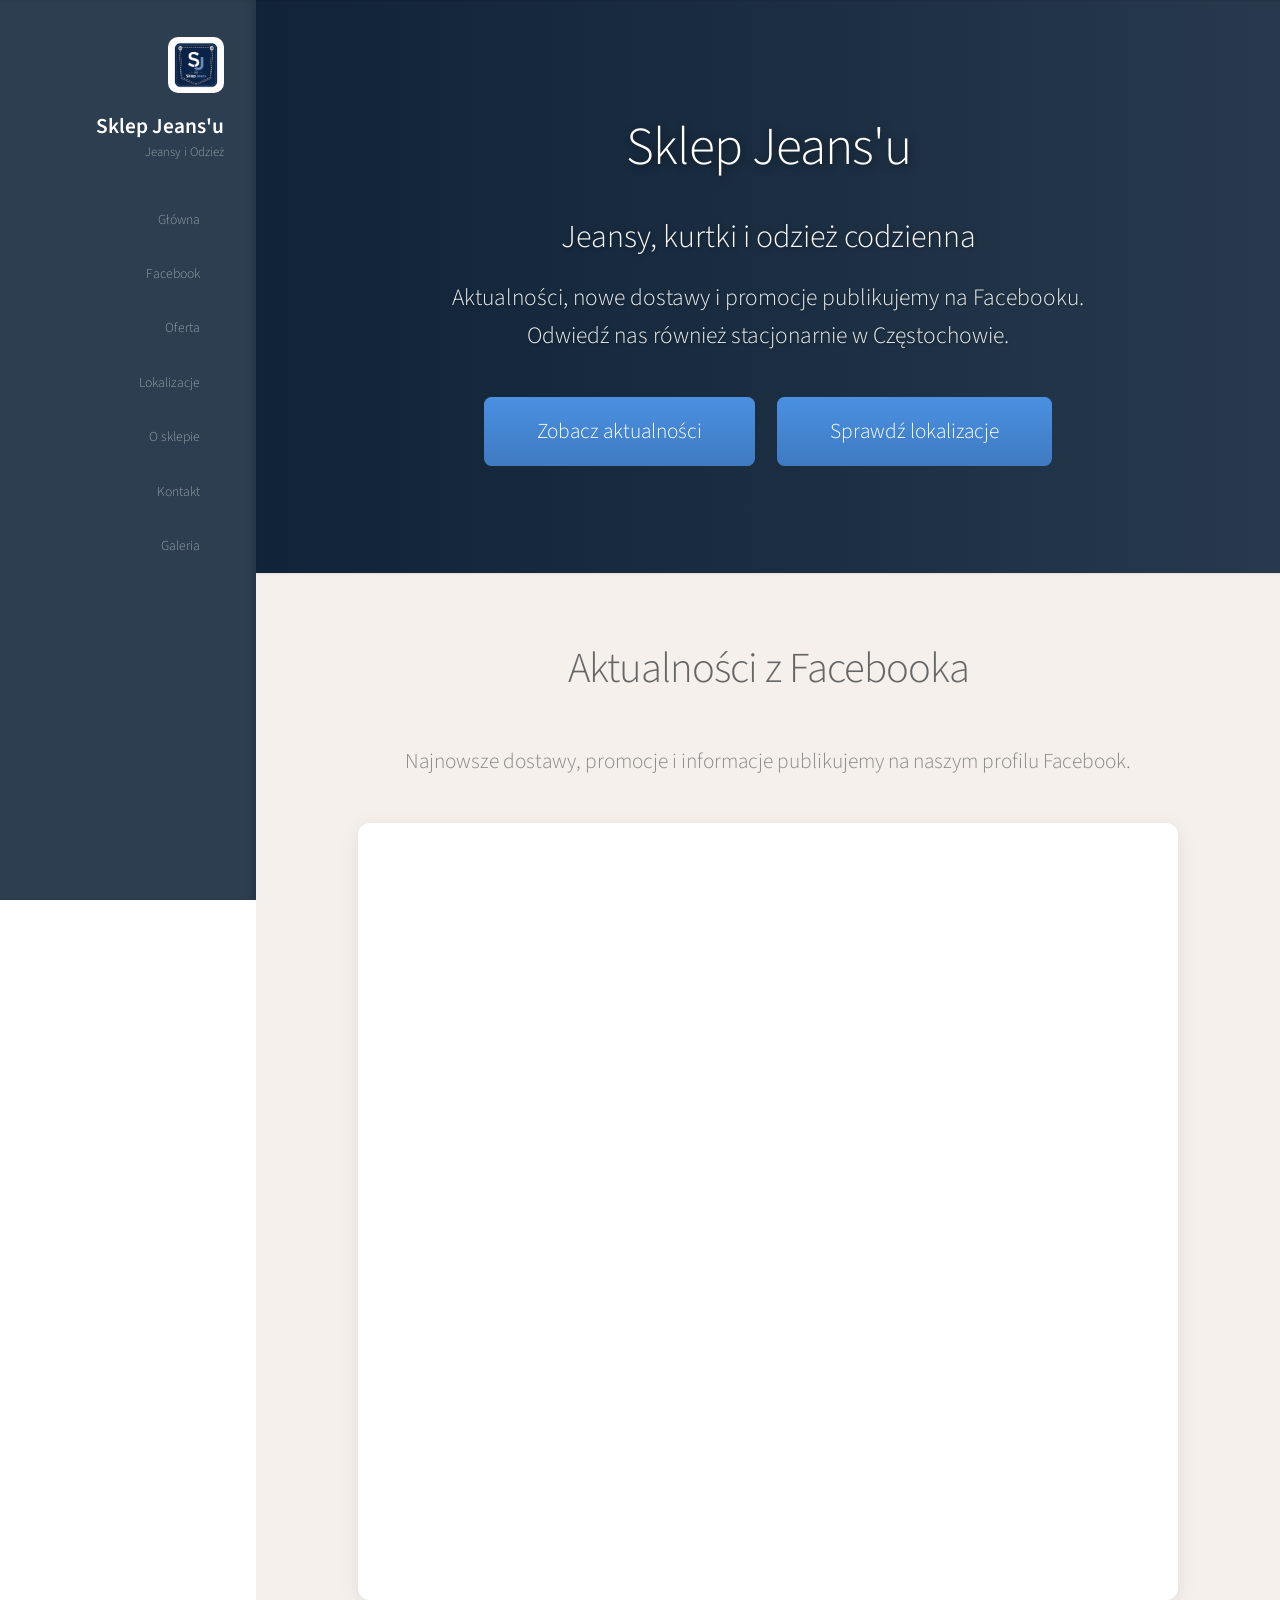
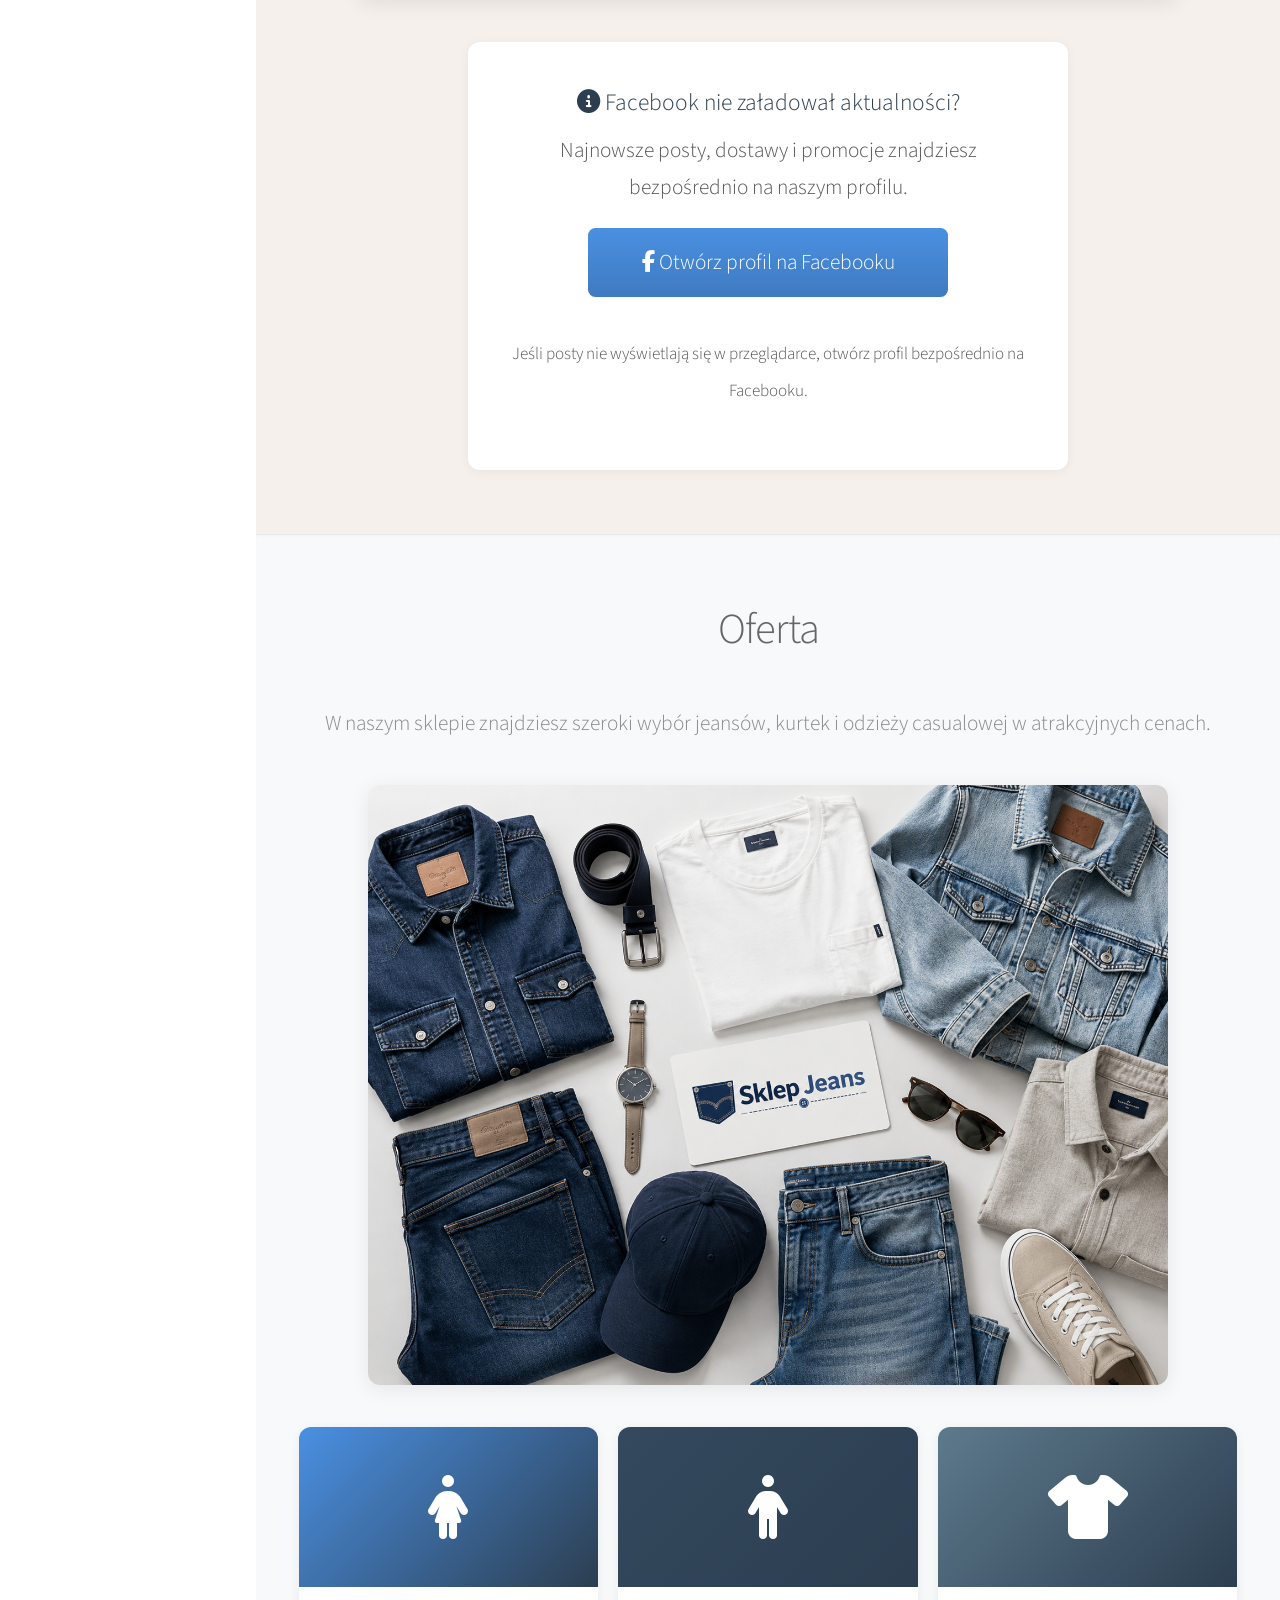
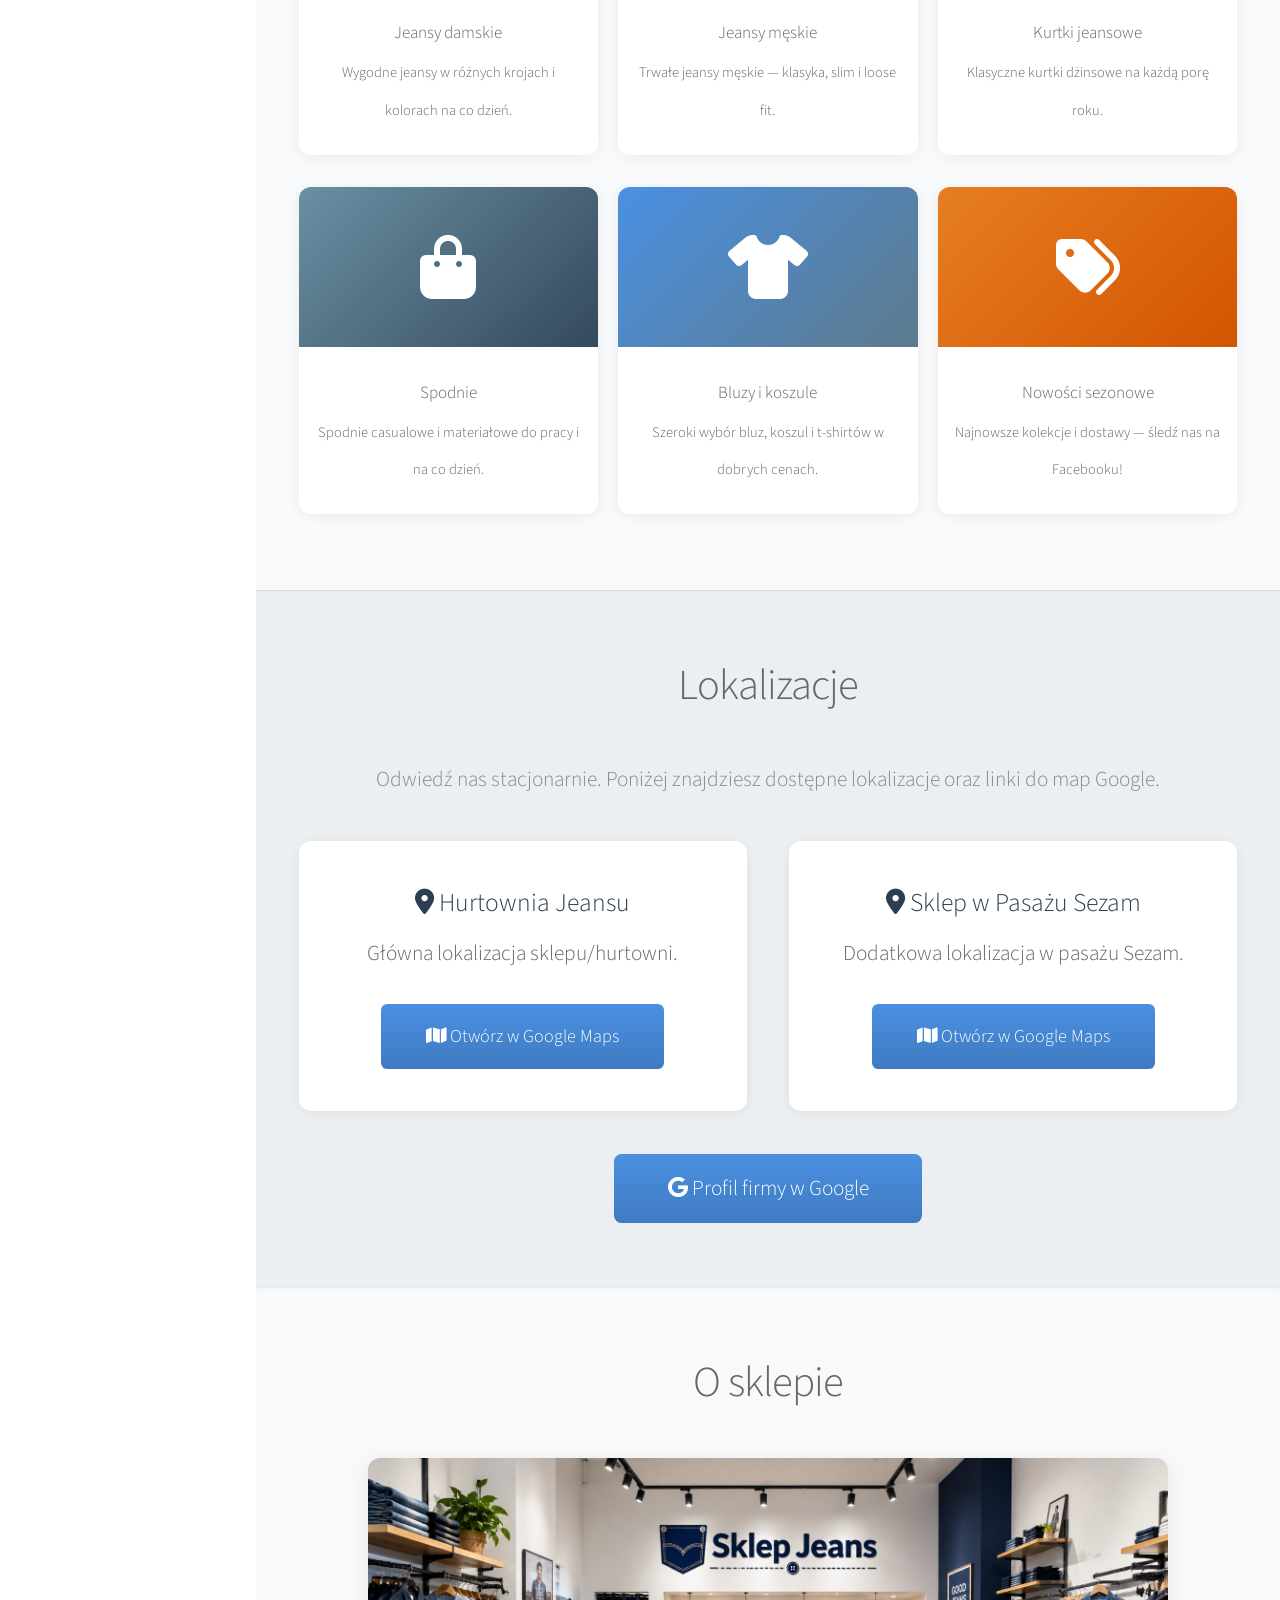
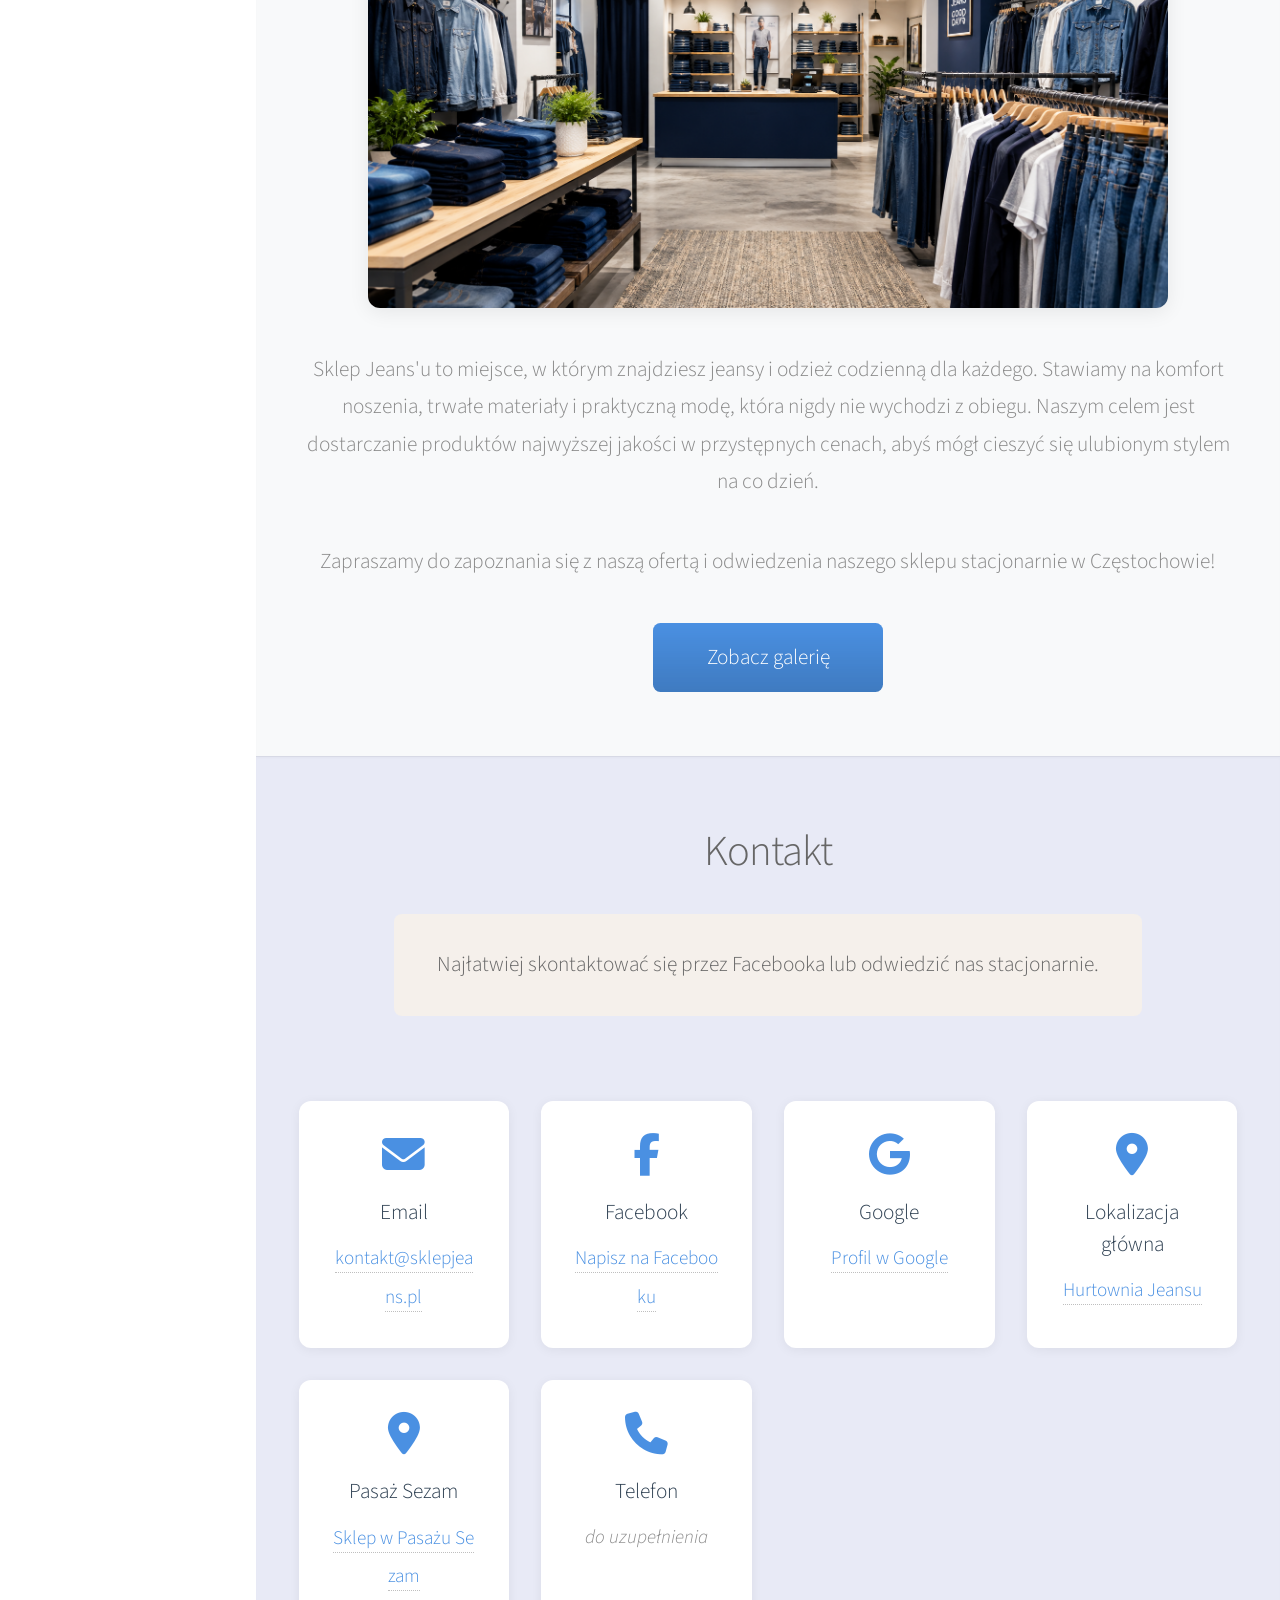
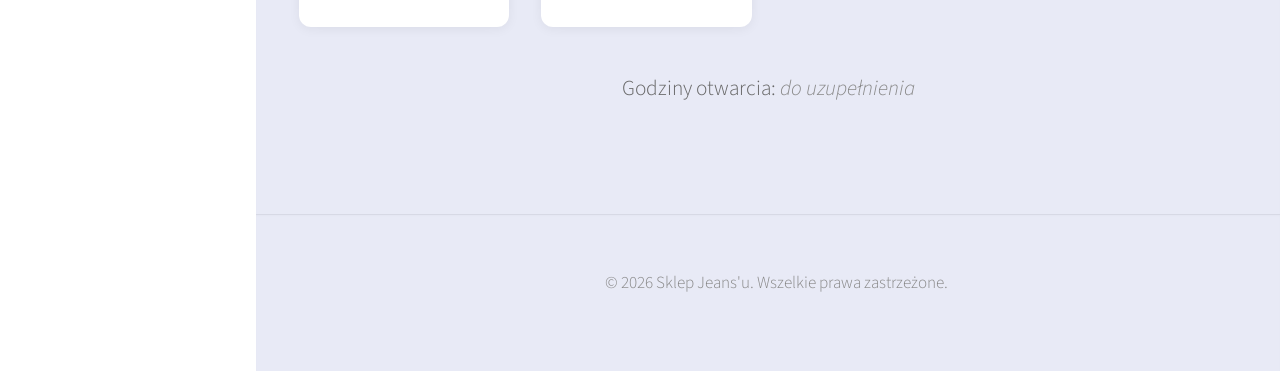
==== index.html @ 8df99e7b "Create Sklep Jeans static website" ====
<!DOCTYPE HTML>
<html lang="pl">
    <head>
        <meta charset="UTF-8">
        <title>Sklep Jeans'u - Jeansy i Odzież Codzienna | Częstochowa</title>
        <meta name="description" content="Sklep Jeans'u w Częstochowie - jeansy damskie i męskie, kurtki jeansowe oraz odzież casualowa. Komfort, trwałość i praktyczna moda. Odwiedź nas stacjonarnie!">
        <meta name="viewport" content="width=device-width, initial-scale=1, user-scalable=no" />

        <!-- Open Graph -->
        <meta property="og:title" content="Sklep Jeans'u - Jeansy i Odzież Codzienna">
        <meta property="og:description" content="Jeansy, kurtki i odzież codzienna w Częstochowie. Najnowsze dostawy i promocje na Facebooku.">
        <meta property="og:type" content="website">
        <meta property="og:url" content="https://sklepjeans.pl">
        <meta property="og:image" content="https://sklepjeans.pl/images/kolekcja-jeansy.png">

        <link rel="stylesheet" href="assets/css/main.css" />
        <!-- Font Awesome CDN (stable 6.5.1) -->
        <link rel="stylesheet" href="https://cdnjs.cloudflare.com/ajax/libs/font-awesome/6.5.1/css/all.min.css" integrity="sha512-DTOQO9RWCH3ppGqcWaEA1BIZOC6xxalwEsw9c2QQeAIftl+Vegovlnee1c9QX4TctnWMn13TZye+giMm8e2LwA==" crossorigin="anonymous" referrerpolicy="no-referrer">
    </head>
    <body class="is-preload">

        <!-- Header -->
        <div id="header">
            <div class="top">

                <!-- Logo -->
                <div id="logo">
                    <img src="images/logo-square.png" alt="Logo Sklep Jeans" class="brand-logo-img">
                    <h1 id="title">Sklep Jeans'u</h1>
                    <p>Jeansy i Odzież</p>
                </div>

                <!-- Nav -->
                <nav id="nav">
                    <ul>
                        <li><a href="#top" id="top-link"><span class="icon solid fa-home">Główna</span></a></li>
                        <li><a href="#facebook" id="facebook-link"><span class="icon brands fa-facebook-f">Facebook</span></a></li>
                        <li><a href="#offer" id="offer-link"><span class="icon solid fa-th">Oferta</span></a></li>
                        <li><a href="#locations" id="locations-link"><span class="icon solid fa-location-dot">Lokalizacje</span></a></li>
                        <li><a href="#about" id="about-link"><span class="icon solid fa-store">O sklepie</span></a></li>
                        <li><a href="#contact" id="contact-link"><span class="icon solid fa-envelope">Kontakt</span></a></li>
                        <li><a href="gallery.html"><span class="icon solid fa-images">Galeria</span></a></li>
                    </ul>
                </nav>
            </div>

            <div class="bottom">
                <!-- Social Icons -->
                <ul class="icons">
                    <li><a href="https://www.facebook.com/hurtowniajeansu/" target="_blank" rel="noopener noreferrer" class="icon brands fa-facebook-f"><span class="label">Facebook</span></a></li>
                    <li><a href="https://share.google/akD8zO9l8JUTnjCDz" target="_blank" rel="noopener noreferrer" class="icon brands fa-google"><span class="label">Google</span></a></li>
                    <li><a href="mailto:kontakt@sklepjeans.pl" class="icon solid fa-envelope"><span class="label">Email</span></a></li>
                </ul>
            </div>
        </div>

        <!-- Main -->
        <div id="main">

            <!-- Hero / Intro -->
            <section id="top" class="one dark cover">
                <div class="container">
                    <header>
                        <h2 class="alt hero-heading"><strong>Sklep Jeans'u</strong></h2>
                        <p class="hero-subtitle">Jeansy, kurtki i odzież codzienna</p>
                        <p class="hero-text">Aktualności, nowe dostawy i promocje publikujemy na Facebooku.<br>
                        Odwiedź nas również stacjonarnie w Częstochowie.</p>
                    </header>
                    <footer class="hero-actions">
                        <a href="#facebook" class="button scrolly">Zobacz aktualności</a>
                        <a href="#locations" class="button scrolly">Sprawdź lokalizacje</a>
                    </footer>
                </div>
            </section>

            <!-- Facebook -->
            <section id="facebook" class="facebook-highlight">
                <div class="container">
                    <header>
                        <h2>Aktualności z Facebooka</h2>
                    </header>
                    <p>Najnowsze dostawy, promocje i informacje publikujemy na naszym profilu Facebook.</p>

                    <div class="facebook-widget-card">
                        <div class="facebook-iframe-wrapper">
                            <iframe
                                title="Aktualności z Facebooka - Hurtownia Jeansu"
                                src="https://www.facebook.com/plugins/page.php?href=https%3A%2F%2Fwww.facebook.com%2Fhurtowniajeansu%2F&tabs=timeline&width=500&height=700&small_header=false&adapt_container_width=true&hide_cover=false&show_facepile=true&appId"
                                width="500"
                                height="700"
                                scrolling="no"
                                frameborder="0"
                                allowfullscreen="true"
                                allow="autoplay; clipboard-write; encrypted-media; picture-in-picture; web-share">
                            </iframe>
                        </div>
                    </div>

                    <!-- Fallback / loading info (always visible) -->
                    <div class="facebook-fallback">
                        <h3><i class="fas fa-info-circle"></i> Facebook nie załadował aktualności?</h3>
                        <p>Najnowsze posty, dostawy i promocje znajdziesz bezpośrednio na naszym profilu.</p>
                        <a href="https://www.facebook.com/hurtowniajeansu/" target="_blank" rel="noopener noreferrer" class="button">
                            <i class="fab fa-facebook-f"></i> Otwórz profil na Facebooku
                        </a>
                        <p class="facebook-note">Jeśli posty nie wyświetlają się w przeglądarce, otwórz profil bezpośrednio na Facebooku.</p>
                    </div>
                </div>
            </section>

            <!-- Offer -->
            <section id="offer" class="two">
                <div class="container">
                    <header>
                        <h2>Oferta</h2>
                    </header>
                    <p>W naszym sklepie znajdziesz szeroki wybór jeansów, kurtek i odzieży casualowej w atrakcyjnych cenach.</p>

                    <!-- Featured image -->
                    <div class="offer-featured-image">
                        <img src="images/kolekcja-jeansy.png" alt="Kolekcja jeansów i odzieży - Sklep Jeans">
                    </div>

                    <div class="row">
                        <div class="col-4 col-12-mobile">
                            <article class="item product-card">
                                <div class="product-card-visual jeans-damskie">
                                    <i class="fas fa-female"></i>
                                </div>
                                <header>
                                    <h3>Jeansy damskie</h3>
                                    <p>Wygodne jeansy w różnych krojach i kolorach na co dzień.</p>
                                </header>
                            </article>
                        </div>
                        <div class="col-4 col-12-mobile">
                            <article class="item product-card">
                                <div class="product-card-visual jeans-meskie">
                                    <i class="fas fa-male"></i>
                                </div>
                                <header>
                                    <h3>Jeansy męskie</h3>
                                    <p>Trwałe jeansy męskie — klasyka, slim i loose fit.</p>
                                </header>
                            </article>
                        </div>
                        <div class="col-4 col-12-mobile">
                            <article class="item product-card">
                                <div class="product-card-visual kurtki">
                                    <i class="fas fa-shirt"></i>
                                </div>
                                <header>
                                    <h3>Kurtki jeansowe</h3>
                                    <p>Klasyczne kurtki dżinsowe na każdą porę roku.</p>
                                </header>
                            </article>
                        </div>
                        <div class="col-4 col-12-mobile">
                            <article class="item product-card">
                                <div class="product-card-visual spodnie">
                                    <i class="fas fa-bag-shopping"></i>
                                </div>
                                <header>
                                    <h3>Spodnie</h3>
                                    <p>Spodnie casualowe i materiałowe do pracy i na co dzień.</p>
                                </header>
                            </article>
                        </div>
                        <div class="col-4 col-12-mobile">
                            <article class="item product-card">
                                <div class="product-card-visual bluzy">
                                    <i class="fas fa-tshirt"></i>
                                </div>
                                <header>
                                    <h3>Bluzy i koszule</h3>
                                    <p>Szeroki wybór bluz, koszul i t-shirtów w dobrych cenach.</p>
                                </header>
                            </article>
                        </div>
                        <div class="col-4 col-12-mobile">
                            <article class="item product-card">
                                <div class="product-card-visual nowosci">
                                    <i class="fas fa-tags"></i>
                                </div>
                                <header>
                                    <h3>Nowości sezonowe</h3>
                                    <p>Najnowsze kolekcje i dostawy — śledź nas na Facebooku!</p>
                                </header>
                            </article>
                        </div>
                    </div>
                </div>
            </section>

            <!-- Locations -->
            <section id="locations" class="three">
                <div class="container">
                    <header>
                        <h2>Lokalizacje</h2>
                    </header>
                    <p>Odwiedź nas stacjonarnie. Poniżej znajdziesz dostępne lokalizacje oraz linki do map Google.</p>

                    <div class="location-grid">
                        <div class="location-card">
                            <h3><i class="fas fa-location-dot"></i> Hurtownia Jeansu</h3>
                            <p>Główna lokalizacja sklepu/hurtowni.</p>
                            <a href="https://www.google.com/maps/place/Hurtownia+Jeansu/@50.8270916,19.1143981,17z/data=!3m1!4b1!4m6!3m5!1s0x4710b5e96d8eb21f:0x42c5e5815fc4b1a2!8m2!3d50.8270916!4d19.1169784!16s%2Fg%2F11gjjgtrjj?entry=ttu&g_ep=EgoyMDI2MDUwNi4wIKXMDSoASAFQAw%3D%3D" target="_blank" rel="noopener noreferrer" class="button">
                                <i class="fas fa-map"></i> Otwórz w Google Maps
                            </a>
                        </div>
                        <div class="location-card">
                            <h3><i class="fas fa-location-dot"></i> Sklep w Pasażu Sezam</h3>
                            <p>Dodatkowa lokalizacja w pasażu Sezam.</p>
                            <a href="https://www.google.com/maps/place/SEZAM+Pasa%C5%BC+G%C5%82%C3%B3wny/@50.7831369,19.1372866,17z/data=!3m1!4b1!4m6!3m5!1s0x4710b5d0f27906e1:0x9b9553e849333471!8m2!3d50.7831369!4d19.1398669!16s%2Fg%2F11fp3jzx3q?entry=ttu&g_ep=EgoyMDI2MDUwNi4wIKXMDSoASAFQAw%3D%3D" target="_blank" rel="noopener noreferrer" class="button">
                                <i class="fas fa-map"></i> Otwórz w Google Maps
                            </a>
                        </div>
                    </div>

                    <footer>
                        <a href="https://share.google/akD8zO9l8JUTnjCDz" target="_blank" rel="noopener noreferrer" class="button">
                            <i class="fab fa-google"></i> Profil firmy w Google
                        </a>
                    </footer>
                </div>
            </section>

            <!-- About -->
            <section id="about" class="two">
                <div class="container">
                    <header>
                        <h2>O sklepie</h2>
                    </header>

                    <div class="about-image">
                        <img src="images/wnetrze-sklepu.png" alt="Wnętrze sklepu Sklep Jeans">
                    </div>

                    <p>Sklep Jeans'u to miejsce, w którym znajdziesz jeansy i odzież codzienną dla każdego. 
                        Stawiamy na komfort noszenia, trwałe materiały i praktyczną modę, która nigdy nie wychodzi z obiegu. 
                        Naszym celem jest dostarczanie produktów najwyższej jakości w przystępnych cenach, 
                        abyś mógł cieszyć się ulubionym stylem na co dzień.</p>
                    <p>Zapraszamy do zapoznania się z naszą ofertą i odwiedzenia naszego sklepu stacjonarnie w Częstochowie!</p>
                    <a href="gallery.html" class="button">Zobacz galerię</a>
                </div>
            </section>

            <!-- Contact -->
            <section id="contact" class="four">
                <div class="container">
                    <header>
                        <h2>Kontakt</h2>
                    </header>

                    <div class="contact-highlight">
                        <p><strong>Najłatwiej skontaktować się przez Facebooka lub odwiedzić nas stacjonarnie.</strong></p>
                    </div>

                    <div class="contact-card-grid">
                        <div class="contact-card">
                            <i class="fas fa-envelope"></i>
                            <h3>Email</h3>
                            <a href="mailto:kontakt@sklepjeans.pl">kontakt@sklepjeans.pl</a>
                        </div>
                        <div class="contact-card">
                            <i class="fab fa-facebook-f"></i>
                            <h3>Facebook</h3>
                            <a href="https://www.facebook.com/hurtowniajeansu/" target="_blank" rel="noopener noreferrer">Napisz na Facebooku</a>
                        </div>
                        <div class="contact-card">
                            <i class="fab fa-google"></i>
                            <h3>Google</h3>
                            <a href="https://share.google/akD8zO9l8JUTnjCDz" target="_blank" rel="noopener noreferrer">Profil w Google</a>
                        </div>
                        <div class="contact-card">
                            <i class="fas fa-location-dot"></i>
                            <h3>Lokalizacja główna</h3>
                            <a href="https://www.google.com/maps/place/Hurtownia+Jeansu/@50.8270916,19.1143981,17z/data=!3m1!4b1!4m6!3m5!1s0x4710b5e96d8eb21f:0x42c5e5815fc4b1a2!8m2!3d50.8270916!4d19.1169784!16s%2Fg%2F11gjjgtrjj?entry=ttu&g_ep=EgoyMDI2MDUwNi4wIKXMDSoASAFQAw%3D%3D" target="_blank" rel="noopener noreferrer">Hurtownia Jeansu</a>
                        </div>
                        <div class="contact-card">
                            <i class="fas fa-location-dot"></i>
                            <h3>Pasaż Sezam</h3>
                            <a href="https://www.google.com/maps/place/SEZAM+Pasa%C5%BC+G%C5%82%C3%B3wny/@50.7831369,19.1372866,17z/data=!3m1!4b1!4m6!3m5!1s0x4710b5d0f27906e1:0x9b9553e849333471!8m2!3d50.7831369!4d19.1398669!16s%2Fg%2F11fp3jzx3q?entry=ttu&g_ep=EgoyMDI2MDUwNi4wIKXMDSoASAFQAw%3D%3D" target="_blank" rel="noopener noreferrer">Sklep w Pasażu Sezam</a>
                        </div>
                        <div class="contact-card">
                            <i class="fas fa-phone"></i>
                            <h3>Telefon</h3>
                            <p><em>do uzupełnienia</em></p>
                        </div>
                    </div>

                    <div class="opening-hours">
                        <p><strong>Godziny otwarcia:</strong> <em>do uzupełnienia</em></p>
                    </div>
                </div>
            </section>
        </div>

        <!-- Footer -->
        <div id="footer">
            <ul class="copyright">
                <li>&copy; 2026 Sklep Jeans'u. Wszelkie prawa zastrzeżone.</li>
            </ul>
        </div>

        <!-- Scripts -->
        <script src="assets/js/jquery.min.js"></script>
        <script src="assets/js/jquery.scrolly.min.js"></script>
        <script src="assets/js/jquery.scrollex.min.js"></script>
        <script src="assets/js/browser.min.js"></script>
        <script src="assets/js/breakpoints.min.js"></script>
        <script src="assets/js/util.js"></script>
        <script src="assets/js/main.js"></script>

    </body>
</html>
---- assets/css/main.css ----
@import url("fontawesome-all.min.css");
@import url("https://fonts.googleapis.com/css?family=Source+Sans+Pro:300,300italic,400,600");


html, body, div, span, applet, object,
iframe, h1, h2, h3, h4, h5, h6, p, blockquote,
pre, a, abbr, acronym, address, big, cite,
code, del, dfn, em, img, ins, kbd, q, s, samp,
small, strike, strong, sub, sup, tt, var, b,
u, i, center, dl, dt, dd, ol, ul, li, fieldset,
form, label, legend, table, caption, tbody,
tfoot, thead, tr, th, td, article, aside,
canvas, details, embed, figure, figcaption,
footer, header, hgroup, menu, nav, output, ruby,
section, summary, time, mark, audio, video {
	margin: 0;
	padding: 0;
	border: 0;
	font-size: 100%;
	font: inherit;
	vertical-align: baseline;}

article, aside, details, figcaption, figure,
footer, header, hgroup, menu, nav, section {
	display: block;}

body {
	line-height: 1;
}

ol, ul {
	list-style: none;
}

blockquote, q {
	quotes: none;
}

	blockquote:before, blockquote:after, q:before, q:after {
		content: '';
		content: none;
	}

table {
	border-collapse: collapse;
	border-spacing: 0;
}

body {
	-webkit-text-size-adjust: none;
}

mark {
	background-color: transparent;
	color: inherit;
}

input::-moz-focus-inner {
	border: 0;
	padding: 0;
}

input, select, textarea {
	-moz-appearance: none;
	-webkit-appearance: none;
	-ms-appearance: none;
	appearance: none;
}

/* Contact section */
#contact {
    padding: 50px 0;
}
#contact header {
    text-align: center;
    margin-bottom: 30px;
}

/* Item / Card styles */
.item {
    position: relative;
    display: inline-block;
}

#offer .item header {
    text-align: center;
    margin-top: 1em;
}


/* Basic */

	html {
		box-sizing: border-box;
	}

	*, *:before, *:after {
		box-sizing: inherit;
	}

	body {
		background: #fff;
		font-family: 'Source Sans Pro', sans-serif;
		font-size: 19pt;
		font-weight: 300;
		line-height: 1.75em;
		color: #888;
	}

		body.is-preload *, body.is-preload *:before, body.is-preload *:after {
			-moz-animation: none !important;
			-webkit-animation: none !important;
			-ms-animation: none !important;
			animation: none !important;
			-moz-transition: none !important;
			-webkit-transition: none !important;
			-ms-transition: none !important;
			transition: none !important;
		}

	input, textarea, select {
		font-family: 'Source Sans Pro', sans-serif;
		font-size: 19pt;
		font-weight: 300;
		line-height: 1.75em;
		color: #888;
	}

	h1, h2, h3, h4, h5, h6 {
		font-weight: 300;
		color: #666;
		line-height: 1.5em;
	}

	h1 a, h2 a, h3 a, h4 a, h5 a, h6 a {
		color: inherit;
		text-decoration: none;
	}

		h1 a strong, h2 a strong, h3 a strong, h4 a strong, h5 a strong, h6 a strong {
			color: #333;
		}

	h2 {
		font-size: 2em;
		letter-spacing: -1px;
	}

		h2.alt {
			color: #888;
		}

			h2.alt strong {
				color: #666;
			}

	h3 {
		font-size: 1.5em;
	}

	header {
		margin: 0 0 2em 0;
	}

		header > p {
			margin: 1em 0 0 0;
		}

	footer {
		margin: 2em 0 0 0;
	}

	strong, b {
		font-weight: 300;
		color: #666;
	}

	em, i {
		font-style: italic;
	}

	a {
		text-decoration: none;
		color: inherit;
		border-bottom: dotted 1px rgba(128, 128, 128, 0.5);
		-moz-transition: color 0.35s ease-in-out, border-bottom-color 0.35s ease-in-out;
		-webkit-transition: color 0.35s ease-in-out, border-bottom-color 0.35s ease-in-out;
		-ms-transition: color 0.35s ease-in-out, border-bottom-color 0.35s ease-in-out;
		transition: color 0.35s ease-in-out, border-bottom-color 0.35s ease-in-out;
		outline: 0;
	}

		a:hover {
			color: #E27689;
			border-bottom-color: rgba(255, 255, 255, 0);
		}

	sub {
		position: relative;
		top: 0.5em;
		font-size: 0.8em;
	}

	sup {
		position: relative;
		top: -0.5em;
		font-size: 0.8em;
	}

	hr {
		border: 0;
		border-top: solid 1px #ddd;
	}

	blockquote {
		border-left: solid 0.5em #ddd;
		padding: 1em 0 1em 2em;
		font-style: italic;
	}

	p, ul, ol, dl, table {
		margin-bottom: 2em;
	}

	br.clear {
		clear: both;
	}

/* Container */

	.container {
		margin: 0 auto;
		max-width: 100%;
		width: 1400px;
	}

		@media screen and (min-width: 961px) and (max-width: 1880px) {

			.container {
				width: 1200px;
			}

		}

		@media screen and (min-width: 961px) and (max-width: 1620px) {

			.container {
				width: 960px;
			}

		}

		@media screen and (min-width: 961px) and (max-width: 1320px) {

			.container {
				width: 100%;
			}

		}

		@media screen and (max-width: 960px) {

			.container {
				width: 100%;
			}

		}

		@media screen and (max-width: 736px) {

			.container {
				width: 100%;
			}

		}

/* Row */

	.row {
		display: flex;
		flex-wrap: wrap;
		box-sizing: border-box;
		align-items: stretch;
	}

		.row > * {
			box-sizing: border-box;
		}

		.row.gtr-uniform > * > :last-child {
			margin-bottom: 0;
		}

		.row.aln-left {
			justify-content: flex-start;
		}

		.row.aln-center {
			justify-content: center;
		}

		.row.aln-right {
			justify-content: flex-end;
		}

		.row.aln-top {
			align-items: flex-start;
		}

		.row.aln-middle {
			align-items: center;
		}

		.row.aln-bottom {
			align-items: flex-end;
		}

		.row > .imp {
			order: -1;
		}

		.row > .col-1 {
			width: 8.33333%;
		}

		.row > .off-1 {
			margin-left: 8.33333%;
		}

		.row > .col-2 {
			width: 16.66667%;
		}

		.row > .off-2 {
			margin-left: 16.66667%;
		}

		.row > .col-3 {
			width: 25%;
		}

		.row > .off-3 {
			margin-left: 25%;
		}

		.row > .col-4 {
			width: 33.33333%;
		}

		.row > .off-4 {
			margin-left: 33.33333%;
		}

		.row > .col-5 {
			width: 41.66667%;
		}

		.row > .off-5 {
			margin-left: 41.66667%;
		}

		.row > .col-6 {
			width: 50%;
		}

		.row > .off-6 {
			margin-left: 50%;
		}

		.row > .col-7 {
			width: 58.33333%;
		}

		.row > .off-7 {
			margin-left: 58.33333%;
		}

		.row > .col-8 {
			width: 66.66667%;
		}

		.row > .off-8 {
			margin-left: 66.66667%;
		}

		.row > .col-9 {
			width: 75%;
		}

		.row > .off-9 {
			margin-left: 75%;
		}

		.row > .col-10 {
			width: 83.33333%;
		}

		.row > .off-10 {
			margin-left: 83.33333%;
		}

		.row > .col-11 {
			width: 91.66667%;
		}

		.row > .off-11 {
			margin-left: 91.66667%;
		}

		.row > .col-12 {
			width: 100%;
		}

		.row > .off-12 {
			margin-left: 100%;
		}

		.row.gtr-0 {
			margin-top: 0px;
			margin-left: 0px;
		}

			.row.gtr-0 > * {
				padding: 0px 0 0 0px;
			}

			.row.gtr-0.gtr-uniform {
				margin-top: 0px;
			}

				.row.gtr-0.gtr-uniform > * {
					padding-top: 0px;
				}

		.row.gtr-25 {
			margin-top: -10px;
			margin-left: -10px;
		}

			.row.gtr-25 > * {
				padding: 10px 0 0 10px;
			}

			.row.gtr-25.gtr-uniform {
				margin-top: -10px;
			}

				.row.gtr-25.gtr-uniform > * {
					padding-top: 10px;
				}

		.row.gtr-50 {
			margin-top: -20px;
			margin-left: -20px;
		}

			.row.gtr-50 > * {
				padding: 20px 0 0 20px;
			}

			.row.gtr-50.gtr-uniform {
				margin-top: -20px;
			}

				.row.gtr-50.gtr-uniform > * {
					padding-top: 20px;
				}

		.row {
			margin-top: -40px;
			margin-left: -40px;
		}

			.row > * {
				padding: 40px 0 0 40px;
			}

			.row.gtr-uniform {
				margin-top: -40px;
			}

				.row.gtr-uniform > * {
					padding-top: 40px;
				}

		.row.gtr-150 {
			margin-top: -60px;
			margin-left: -60px;
		}

			.row.gtr-150 > * {
				padding: 60px 0 0 60px;
			}

			.row.gtr-150.gtr-uniform {
				margin-top: -60px;
			}

				.row.gtr-150.gtr-uniform > * {
					padding-top: 60px;
				}

		.row.gtr-200 {
			margin-top: -80px;
			margin-left: -80px;
		}

			.row.gtr-200 > * {
				padding: 80px 0 0 80px;
			}

			.row.gtr-200.gtr-uniform {
				margin-top: -80px;
			}

				.row.gtr-200.gtr-uniform > * {
					padding-top: 80px;
				}

		@media screen and (min-width: 961px) and (max-width: 1880px) {

			.row {
				display: flex;
				flex-wrap: wrap;
				box-sizing: border-box;
				align-items: stretch;
			}

				.row > * {
					box-sizing: border-box;
				}

				.row.gtr-uniform > * > :last-child {
					margin-bottom: 0;
				}

				.row.aln-left {
					justify-content: flex-start;
				}

				.row.aln-center {
					justify-content: center;
				}

				.row.aln-right {
					justify-content: flex-end;
				}

				.row.aln-top {
					align-items: flex-start;
				}

				.row.aln-middle {
					align-items: center;
				}

				.row.aln-bottom {
					align-items: flex-end;
				}

				.row > .imp-wide {
					order: -1;
				}

				.row > .col-1-wide {
					width: 8.33333%;
				}

				.row > .off-1-wide {
					margin-left: 8.33333%;
				}

				.row > .col-2-wide {
					width: 16.66667%;
				}

				.row > .off-2-wide {
					margin-left: 16.66667%;
				}

				.row > .col-3-wide {
					width: 25%;
				}

				.row > .off-3-wide {
					margin-left: 25%;
				}

				.row > .col-4-wide {
					width: 33.33333%;
				}

				.row > .off-4-wide {
					margin-left: 33.33333%;
				}

				.row > .col-5-wide {
					width: 41.66667%;
				}

				.row > .off-5-wide {
					margin-left: 41.66667%;
				}

				.row > .col-6-wide {
					width: 50%;
				}

				.row > .off-6-wide {
					margin-left: 50%;
				}

				.row > .col-7-wide {
					width: 58.33333%;
				}

				.row > .off-7-wide {
					margin-left: 58.33333%;
				}

				.row > .col-8-wide {
					width: 66.66667%;
				}

				.row > .off-8-wide {
					margin-left: 66.66667%;
				}

				.row > .col-9-wide {
					width: 75%;
				}

				.row > .off-9-wide {
					margin-left: 75%;
				}

				.row > .col-10-wide {
					width: 83.33333%;
				}

				.row > .off-10-wide {
					margin-left: 83.33333%;
				}

				.row > .col-11-wide {
					width: 91.66667%;
				}

				.row > .off-11-wide {
					margin-left: 91.66667%;
				}

				.row > .col-12-wide {
					width: 100%;
				}

				.row > .off-12-wide {
					margin-left: 100%;
				}

				.row.gtr-0 {
					margin-top: 0px;
					margin-left: 0px;
				}

					.row.gtr-0 > * {
						padding: 0px 0 0 0px;
					}

					.row.gtr-0.gtr-uniform {
						margin-top: 0px;
					}

						.row.gtr-0.gtr-uniform > * {
							padding-top: 0px;
						}

				.row.gtr-25 {
					margin-top: -10px;
					margin-left: -10px;
				}

					.row.gtr-25 > * {
						padding: 10px 0 0 10px;
					}

					.row.gtr-25.gtr-uniform {
						margin-top: -10px;
					}

						.row.gtr-25.gtr-uniform > * {
							padding-top: 10px;
						}

				.row.gtr-50 {
					margin-top: -20px;
					margin-left: -20px;
				}

					.row.gtr-50 > * {
						padding: 20px 0 0 20px;
					}

					.row.gtr-50.gtr-uniform {
						margin-top: -20px;
					}

						.row.gtr-50.gtr-uniform > * {
							padding-top: 20px;
						}

				.row {
					margin-top: -40px;
					margin-left: -40px;
				}

					.row > * {
						padding: 40px 0 0 40px;
					}

					.row.gtr-uniform {
						margin-top: -40px;
					}

						.row.gtr-uniform > * {
							padding-top: 40px;
						}

				.row.gtr-150 {
					margin-top: -60px;
					margin-left: -60px;
				}

					.row.gtr-150 > * {
						padding: 60px 0 0 60px;
					}

					.row.gtr-150.gtr-uniform {
						margin-top: -60px;
					}

						.row.gtr-150.gtr-uniform > * {
							padding-top: 60px;
						}

				.row.gtr-200 {
					margin-top: -80px;
					margin-left: -80px;
				}

					.row.gtr-200 > * {
						padding: 80px 0 0 80px;
					}

					.row.gtr-200.gtr-uniform {
						margin-top: -80px;
					}

						.row.gtr-200.gtr-uniform > * {
							padding-top: 80px;
						}

		}

		@media screen and (min-width: 961px) and (max-width: 1620px) {

			.row {
				display: flex;
				flex-wrap: wrap;
				box-sizing: border-box;
				align-items: stretch;
			}

				.row > * {
					box-sizing: border-box;
				}

				.row.gtr-uniform > * > :last-child {
					margin-bottom: 0;
				}

				.row.aln-left {
					justify-content: flex-start;
				}

				.row.aln-center {
					justify-content: center;
				}

				.row.aln-right {
					justify-content: flex-end;
				}

				.row.aln-top {
					align-items: flex-start;
				}

				.row.aln-middle {
					align-items: center;
				}

				.row.aln-bottom {
					align-items: flex-end;
				}

				.row > .imp-normal {
					order: -1;
				}

				.row > .col-1-normal {
					width: 8.33333%;
				}

				.row > .off-1-normal {
					margin-left: 8.33333%;
				}

				.row > .col-2-normal {
					width: 16.66667%;
				}

				.row > .off-2-normal {
					margin-left: 16.66667%;
				}

				.row > .col-3-normal {
					width: 25%;
				}

				.row > .off-3-normal {
					margin-left: 25%;
				}

				.row > .col-4-normal {
					width: 33.33333%;
				}

				.row > .off-4-normal {
					margin-left: 33.33333%;
				}

				.row > .col-5-normal {
					width: 41.66667%;
				}

				.row > .off-5-normal {
					margin-left: 41.66667%;
				}

				.row > .col-6-normal {
					width: 50%;
				}

				.row > .off-6-normal {
					margin-left: 50%;
				}

				.row > .col-7-normal {
					width: 58.33333%;
				}

				.row > .off-7-normal {
					margin-left: 58.33333%;
				}

				.row > .col-8-normal {
					width: 66.66667%;
				}

				.row > .off-8-normal {
					margin-left: 66.66667%;
				}

				.row > .col-9-normal {
					width: 75%;
				}

				.row > .off-9-normal {
					margin-left: 75%;
				}

				.row > .col-10-normal {
					width: 83.33333%;
				}

				.row > .off-10-normal {
					margin-left: 83.33333%;
				}

				.row > .col-11-normal {
					width: 91.66667%;
				}

				.row > .off-11-normal {
					margin-left: 91.66667%;
				}

				.row > .col-12-normal {
					width: 100%;
				}

				.row > .off-12-normal {
					margin-left: 100%;
				}

				.row.gtr-0 {
					margin-top: 0px;
					margin-left: 0px;
				}

					.row.gtr-0 > * {
						padding: 0px 0 0 0px;
					}

					.row.gtr-0.gtr-uniform {
						margin-top: 0px;
					}

						.row.gtr-0.gtr-uniform > * {
							padding-top: 0px;
						}

				.row.gtr-25 {
					margin-top: -10px;
					margin-left: -10px;
				}

					.row.gtr-25 > * {
						padding: 10px 0 0 10px;
					}

					.row.gtr-25.gtr-uniform {
						margin-top: -10px;
					}

						.row.gtr-25.gtr-uniform > * {
							padding-top: 10px;
						}

				.row.gtr-50 {
					margin-top: -20px;
					margin-left: -20px;
				}

					.row.gtr-50 > * {
						padding: 20px 0 0 20px;
					}

					.row.gtr-50.gtr-uniform {
						margin-top: -20px;
					}

						.row.gtr-50.gtr-uniform > * {
							padding-top: 20px;
						}

				.row {
					margin-top: -40px;
					margin-left: -40px;
				}

					.row > * {
						padding: 40px 0 0 40px;
					}

					.row.gtr-uniform {
						margin-top: -40px;
					}

						.row.gtr-uniform > * {
							padding-top: 40px;
						}

				.row.gtr-150 {
					margin-top: -60px;
					margin-left: -60px;
				}

					.row.gtr-150 > * {
						padding: 60px 0 0 60px;
					}

					.row.gtr-150.gtr-uniform {
						margin-top: -60px;
					}

						.row.gtr-150.gtr-uniform > * {
							padding-top: 60px;
						}

				.row.gtr-200 {
					margin-top: -80px;
					margin-left: -80px;
				}

					.row.gtr-200 > * {
						padding: 80px 0 0 80px;
					}

					.row.gtr-200.gtr-uniform {
						margin-top: -80px;
					}

						.row.gtr-200.gtr-uniform > * {
							padding-top: 80px;
						}

		}

		@media screen and (min-width: 961px) and (max-width: 1320px) {

			.row {
				display: flex;
				flex-wrap: wrap;
				box-sizing: border-box;
				align-items: stretch;
			}

				.row > * {
					box-sizing: border-box;
				}

				.row.gtr-uniform > * > :last-child {
					margin-bottom: 0;
				}

				.row.aln-left {
					justify-content: flex-start;
				}

				.row.aln-center {
					justify-content: center;
				}

				.row.aln-right {
					justify-content: flex-end;
				}

				.row.aln-top {
					align-items: flex-start;
				}

				.row.aln-middle {
					align-items: center;
				}

				.row.aln-bottom {
					align-items: flex-end;
				}

				.row > .imp-narrow {
					order: -1;
				}

				.row > .col-1-narrow {
					width: 8.33333%;
				}

				.row > .off-1-narrow {
					margin-left: 8.33333%;
				}

				.row > .col-2-narrow {
					width: 16.66667%;
				}

				.row > .off-2-narrow {
					margin-left: 16.66667%;
				}

				.row > .col-3-narrow {
					width: 25%;
				}

				.row > .off-3-narrow {
					margin-left: 25%;
				}

				.row > .col-4-narrow {
					width: 33.33333%;
				}

				.row > .off-4-narrow {
					margin-left: 33.33333%;
				}

				.row > .col-5-narrow {
					width: 41.66667%;
				}

				.row > .off-5-narrow {
					margin-left: 41.66667%;
				}

				.row > .col-6-narrow {
					width: 50%;
				}

				.row > .off-6-narrow {
					margin-left: 50%;
				}

				.row > .col-7-narrow {
					width: 58.33333%;
				}

				.row > .off-7-narrow {
					margin-left: 58.33333%;
				}

				.row > .col-8-narrow {
					width: 66.66667%;
				}

				.row > .off-8-narrow {
					margin-left: 66.66667%;
				}

				.row > .col-9-narrow {
					width: 75%;
				}

				.row > .off-9-narrow {
					margin-left: 75%;
				}

				.row > .col-10-narrow {
					width: 83.33333%;
				}

				.row > .off-10-narrow {
					margin-left: 83.33333%;
				}

				.row > .col-11-narrow {
					width: 91.66667%;
				}

				.row > .off-11-narrow {
					margin-left: 91.66667%;
				}

				.row > .col-12-narrow {
					width: 100%;
				}

				.row > .off-12-narrow {
					margin-left: 100%;
				}

				.row.gtr-0 {
					margin-top: 0px;
					margin-left: 0px;
				}

					.row.gtr-0 > * {
						padding: 0px 0 0 0px;
					}

					.row.gtr-0.gtr-uniform {
						margin-top: 0px;
					}

						.row.gtr-0.gtr-uniform > * {
							padding-top: 0px;
						}

				.row.gtr-25 {
					margin-top: -5px;
					margin-left: -5px;
				}

					.row.gtr-25 > * {
						padding: 5px 0 0 5px;
					}

					.row.gtr-25.gtr-uniform {
						margin-top: -5px;
					}

						.row.gtr-25.gtr-uniform > * {
							padding-top: 5px;
						}

				.row.gtr-50 {
					margin-top: -10px;
					margin-left: -10px;
				}

					.row.gtr-50 > * {
						padding: 10px 0 0 10px;
					}

					.row.gtr-50.gtr-uniform {
						margin-top: -10px;
					}

						.row.gtr-50.gtr-uniform > * {
							padding-top: 10px;
						}

				.row {
					margin-top: -20px;
					margin-left: -20px;
				}

					.row > * {
						padding: 20px 0 0 20px;
					}

					.row.gtr-uniform {
						margin-top: -20px;
					}

						.row.gtr-uniform > * {
							padding-top: 20px;
						}

				.row.gtr-150 {
					margin-top: -30px;
					margin-left: -30px;
				}

					.row.gtr-150 > * {
						padding: 30px 0 0 30px;
					}

					.row.gtr-150.gtr-uniform {
						margin-top: -30px;
					}

						.row.gtr-150.gtr-uniform > * {
							padding-top: 30px;
						}

				.row.gtr-200 {
					margin-top: -40px;
					margin-left: -40px;
				}

					.row.gtr-200 > * {
						padding: 40px 0 0 40px;
					}

					.row.gtr-200.gtr-uniform {
						margin-top: -40px;
					}

						.row.gtr-200.gtr-uniform > * {
							padding-top: 40px;
						}

		}

		@media screen and (max-width: 960px) {

			.row {
				display: flex;
				flex-wrap: wrap;
				box-sizing: border-box;
				align-items: stretch;
			}

				.row > * {
					box-sizing: border-box;
				}

				.row.gtr-uniform > * > :last-child {
					margin-bottom: 0;
				}

				.row.aln-left {
					justify-content: flex-start;
				}

				.row.aln-center {
					justify-content: center;
				}

				.row.aln-right {
					justify-content: flex-end;
				}

				.row.aln-top {
					align-items: flex-start;
				}

				.row.aln-middle {
					align-items: center;
				}

				.row.aln-bottom {
					align-items: flex-end;
				}

				.row > .imp-narrower {
					order: -1;
				}

				.row > .col-1-narrower {
					width: 8.33333%;
				}

				.row > .off-1-narrower {
					margin-left: 8.33333%;
				}

				.row > .col-2-narrower {
					width: 16.66667%;
				}

				.row > .off-2-narrower {
					margin-left: 16.66667%;
				}

				.row > .col-3-narrower {
					width: 25%;
				}

				.row > .off-3-narrower {
					margin-left: 25%;
				}

				.row > .col-4-narrower {
					width: 33.33333%;
				}

				.row > .off-4-narrower {
					margin-left: 33.33333%;
				}

				.row > .col-5-narrower {
					width: 41.66667%;
				}

				.row > .off-5-narrower {
					margin-left: 41.66667%;
				}

				.row > .col-6-narrower {
					width: 50%;
				}

				.row > .off-6-narrower {
					margin-left: 50%;
				}

				.row > .col-7-narrower {
					width: 58.33333%;
				}

				.row > .off-7-narrower {
					margin-left: 58.33333%;
				}

				.row > .col-8-narrower {
					width: 66.66667%;
				}

				.row > .off-8-narrower {
					margin-left: 66.66667%;
				}

				.row > .col-9-narrower {
					width: 75%;
				}

				.row > .off-9-narrower {
					margin-left: 75%;
				}

				.row > .col-10-narrower {
					width: 83.33333%;
				}

				.row > .off-10-narrower {
					margin-left: 83.33333%;
				}

				.row > .col-11-narrower {
					width: 91.66667%;
				}

				.row > .off-11-narrower {
					margin-left: 91.66667%;
				}

				.row > .col-12-narrower {
					width: 100%;
				}

				.row > .off-12-narrower {
					margin-left: 100%;
				}

				.row.gtr-0 {
					margin-top: 0px;
					margin-left: 0px;
				}

					.row.gtr-0 > * {
						padding: 0px 0 0 0px;
					}

					.row.gtr-0.gtr-uniform {
						margin-top: 0px;
					}

						.row.gtr-0.gtr-uniform > * {
							padding-top: 0px;
						}

				.row.gtr-25 {
					margin-top: -5px;
					margin-left: -5px;
				}

					.row.gtr-25 > * {
						padding: 5px 0 0 5px;
					}

					.row.gtr-25.gtr-uniform {
						margin-top: -5px;
					}

						.row.gtr-25.gtr-uniform > * {
							padding-top: 5px;
						}

				.row.gtr-50 {
					margin-top: -10px;
					margin-left: -10px;
				}

					.row.gtr-50 > * {
						padding: 10px 0 0 10px;
					}

					.row.gtr-50.gtr-uniform {
						margin-top: -10px;
					}

						.row.gtr-50.gtr-uniform > * {
							padding-top: 10px;
						}

				.row {
					margin-top: -20px;
					margin-left: -20px;
				}

					.row > * {
						padding: 20px 0 0 20px;
					}

					.row.gtr-uniform {
						margin-top: -20px;
					}

						.row.gtr-uniform > * {
							padding-top: 20px;
						}

				.row.gtr-150 {
					margin-top: -30px;
					margin-left: -30px;
				}

					.row.gtr-150 > * {
						padding: 30px 0 0 30px;
					}

					.row.gtr-150.gtr-uniform {
						margin-top: -30px;
					}

						.row.gtr-150.gtr-uniform > * {
							padding-top: 30px;
						}

				.row.gtr-200 {
					margin-top: -40px;
					margin-left: -40px;
				}

					.row.gtr-200 > * {
						padding: 40px 0 0 40px;
					}

					.row.gtr-200.gtr-uniform {
						margin-top: -40px;
					}

						.row.gtr-200.gtr-uniform > * {
							padding-top: 40px;
						}

		}

		@media screen and (max-width: 736px) {

			.row {
				display: flex;
				flex-wrap: wrap;
				box-sizing: border-box;
				align-items: stretch;
			}

				.row > * {
					box-sizing: border-box;
				}

				.row.gtr-uniform > * > :last-child {
					margin-bottom: 0;
				}

				.row.aln-left {
					justify-content: flex-start;
				}

				.row.aln-center {
					justify-content: center;
				}

				.row.aln-right {
					justify-content: flex-end;
				}

				.row.aln-top {
					align-items: flex-start;
				}

				.row.aln-middle {
					align-items: center;
				}

				.row.aln-bottom {
					align-items: flex-end;
				}

				.row > .imp-mobile {
					order: -1;
				}

				.row > .col-1-mobile {
					width: 8.33333%;
				}

				.row > .off-1-mobile {
					margin-left: 8.33333%;
				}

				.row > .col-2-mobile {
					width: 16.66667%;
				}

				.row > .off-2-mobile {
					margin-left: 16.66667%;
				}

				.row > .col-3-mobile {
					width: 25%;
				}

				.row > .off-3-mobile {
					margin-left: 25%;
				}

				.row > .col-4-mobile {
					width: 33.33333%;
				}

				.row > .off-4-mobile {
					margin-left: 33.33333%;
				}

				.row > .col-5-mobile {
					width: 41.66667%;
				}

				.row > .off-5-mobile {
					margin-left: 41.66667%;
				}

				.row > .col-6-mobile {
					width: 50%;
				}

				.row > .off-6-mobile {
					margin-left: 50%;
				}

				.row > .col-7-mobile {
					width: 58.33333%;
				}

				.row > .off-7-mobile {
					margin-left: 58.33333%;
				}

				.row > .col-8-mobile {
					width: 66.66667%;
				}

				.row > .off-8-mobile {
					margin-left: 66.66667%;
				}

				.row > .col-9-mobile {
					width: 75%;
				}

				.row > .off-9-mobile {
					margin-left: 75%;
				}

				.row > .col-10-mobile {
					width: 83.33333%;
				}

				.row > .off-10-mobile {
					margin-left: 83.33333%;
				}

				.row > .col-11-mobile {
					width: 91.66667%;
				}

				.row > .off-11-mobile {
					margin-left: 91.66667%;
				}

				.row > .col-12-mobile {
					width: 100%;
				}

				.row > .off-12-mobile {
					margin-left: 100%;
				}

				.row.gtr-0 {
					margin-top: 0px;
					margin-left: 0px;
				}

					.row.gtr-0 > * {
						padding: 0px 0 0 0px;
					}

					.row.gtr-0.gtr-uniform {
						margin-top: 0px;
					}

						.row.gtr-0.gtr-uniform > * {
							padding-top: 0px;
						}

				.row.gtr-25 {
					margin-top: -5px;
					margin-left: -5px;
				}

					.row.gtr-25 > * {
						padding: 5px 0 0 5px;
					}

					.row.gtr-25.gtr-uniform {
						margin-top: -5px;
					}

						.row.gtr-25.gtr-uniform > * {
							padding-top: 5px;
						}

				.row.gtr-50 {
					margin-top: -10px;
					margin-left: -10px;
				}

					.row.gtr-50 > * {
						padding: 10px 0 0 10px;
					}

					.row.gtr-50.gtr-uniform {
						margin-top: -10px;
					}

						.row.gtr-50.gtr-uniform > * {
							padding-top: 10px;
						}

				.row {
					margin-top: -20px;
					margin-left: -20px;
				}

					.row > * {
						padding: 20px 0 0 20px;
					}

					.row.gtr-uniform {
						margin-top: -20px;
					}

						.row.gtr-uniform > * {
							padding-top: 20px;
						}

				.row.gtr-150 {
					margin-top: -30px;
					margin-left: -30px;
				}

					.row.gtr-150 > * {
						padding: 30px 0 0 30px;
					}

					.row.gtr-150.gtr-uniform {
						margin-top: -30px;
					}

						.row.gtr-150.gtr-uniform > * {
							padding-top: 30px;
						}

				.row.gtr-200 {
					margin-top: -40px;
					margin-left: -40px;
				}

					.row.gtr-200 > * {
						padding: 40px 0 0 40px;
					}

					.row.gtr-200.gtr-uniform {
						margin-top: -40px;
					}

						.row.gtr-200.gtr-uniform > * {
							padding-top: 40px;
						}

		}

/* Sections/Article */

	section, article {
		margin-bottom: 3em;
	}

		section > :last-child,
		section > .container, section:last-child, article > :last-child,
		article > .container, article:last-child {
			margin-bottom: 0;
		}

		.row > section, .row > article {
			margin-bottom: 0;
		}

/* Image */

	.image {
		display: inline-block;
		border: 0;
	}

		.image img {
			display: block;
			width: 100%;
		}

		.image.avatar48 {
			width: 48px;
			height: 48px;
			background: #f00;
		}

			.image.avatar48 img {
				width: 48px;
				height: 48px;
			}

		.image.fit {
			display: block;
			width: 100%;
		}

		.image.featured {
			display: block;
			width: 100%;
			margin: 0 0 2em 0;
		}

		.image.left {
			float: left;
			margin: 0 2em 2em 0;
		}

		.image.centered {
			display: block;
			margin: 0 0 2em 0;
		}

			.image.centered img {
				margin: 0 auto;
				width: auto;
			}

/* List */

	ul {
		list-style: disc;
		padding-left: 1em;
	}

		ul li {
			padding-left: 0.5em;
		}

	ol {
		list-style: decimal;
		padding-left: 1.25em;
	}

		ol li {
			padding-left: 0.25em;
		}

/* Icons */

	ul.icons {
		cursor: default;
		list-style: none;
		padding-left: 0;
	}

		ul.icons li {
			display: inline-block;
			padding-left: 0;
		}

		ul.icons a {
			display: inline-block;
			width: 2em;
			height: 2em;
			line-height: 2em;
			text-align: center;
			border: 0;
		}

/* Form */

	form label {
		display: block;
		text-align: left;
		margin-bottom: 0.5em;
	}

	form input[type="text"],
	form input[type="email"],
	form input[type="password"],
	form select,
	form textarea {
		position: relative;
		-webkit-appearance: none;
		display: block;
		border: 0;
		outline: 0;
		background: #fff;
		background: rgba(255, 255, 255, 0.75);
		width: 100%;
		border-radius: 0.35em;
		padding: 0.75em 1em 0.75em 1em;
		box-shadow: inset 0 0.1em 0.1em 0 rgba(0, 0, 0, 0.05);
		border: solid 1px rgba(0, 0, 0, 0.15);
		-moz-transition: all 0.35s ease-in-out;
		-webkit-transition: all 0.35s ease-in-out;
		-ms-transition: all 0.35s ease-in-out;
		transition: all 0.35s ease-in-out;
	}

		form input[type="text"]:focus,
		form input[type="email"]:focus,
		form input[type="password"]:focus,
		form select:focus,
		form textarea:focus {
			box-shadow: 0 0 2px 1px #8ebebc;
			background: #fff;
		}

	form input[type="text"],
	form input[type="email"],
	form input[type="password"],
	form select {
		line-height: 1.25em;
	}

	form textarea {
		min-height: 14em;
	}

	form ::-webkit-input-placeholder {
		color: #555 !important;
	}

	form :-moz-placeholder {
		color: #555 !important;
	}

	form ::-moz-placeholder {
		color: #555 !important;
	}

	form :-ms-input-placeholder {
		color: #555 !important;
	}

	form ::-moz-focus-inner {
		border: 0;
	}

/* Table */

	table {
		width: 100%;
		text-align: left;
	}

		table tbody tr:nth-child(2n+2) {
			background: #f4f4f4;
		}

		table td {
			padding: 0.5em 1em 0.5em 1em;
		}

		table th {
			text-align: left;
			padding: 0.5em 1em 0.5em 1em;
			color: #fff;
			background: #222729 url("images/overlay.png");
		}

		table thead {
			background: #444;
			color: #fff;
		}

		table tfoot {
			background: #eee;
		}

/* Button */

	input[type="button"],
	input[type="submit"],
	input[type="reset"],
	button,
	.button {
		position: relative;
		display: inline-block;
		border-radius: 0.35em;
		color: #fff !important;
		text-decoration: none;
		padding: 0.75em 2.5em 0.75em 2.5em;
		background-color: #8ebebc;
		border: 0;
		cursor: pointer;
		background-image: -moz-linear-gradient(top, rgba(0, 0, 0, 0), rgba(0, 0, 0, 0.15)), url("images/overlay.png");
		background-image: -webkit-linear-gradient(top, rgba(0, 0, 0, 0), rgba(0, 0, 0, 0.15)), url("images/overlay.png");
		background-image: -ms-linear-gradient(top, rgba(0, 0, 0, 0), rgba(0, 0, 0, 0.15)), url("images/overlay.png");
		background-image: linear-gradient(top, rgba(0, 0, 0, 0), rgba(0, 0, 0, 0.15)), url("images/overlay.png");
		-moz-transition: background-color 0.35s ease-in-out;
		-webkit-transition: background-color 0.35s ease-in-out;
		-ms-transition: background-color 0.35s ease-in-out;
		transition: background-color 0.35s ease-in-out;
	}

		input[type="button"]:hover,
		input[type="submit"]:hover,
		input[type="reset"]:hover,
		button:hover,
		.button:hover {
			background-color: #9ececc;
		}

		input[type="button"]:active,
		input[type="submit"]:active,
		input[type="reset"]:active,
		button:active,
		.button:active {
			background-color: #7eaeac;
		}

/* Item */

	.item {
		box-shadow: 0 0.05em 0.15em 0 rgba(0, 0, 0, 0.05);
		margin-bottom: 40px;
	}

		.item header {
			background: #fff;
			margin: 0;
			padding: 1em 0 1em 0;
			font-size: 0.8em;
		}

			.item header h3 {
				font-size: 1em;
			}

/* Icons */

	.icon {
		text-decoration: none;
		text-decoration: none;
	}

		.icon:before {
			-moz-osx-font-smoothing: grayscale;
			-webkit-font-smoothing: antialiased;
			display: inline-block;
			font-style: normal;
			font-variant: normal;
			text-rendering: auto;
			line-height: 1;
			text-transform: none !important;
			font-family: 'Font Awesome 5 Free';
			font-weight: 400;
		}

		.icon:before {
			line-height: inherit;
		}

		.icon > .label {
			display: none;
		}

		.icon.solid:before {
			font-weight: 900;
		}

		.icon.brands:before {
			font-family: 'Font Awesome 5 Brands';
		}

/* Header */

	#header {
		display: -moz-flex;
		display: -webkit-flex;
		display: -ms-flex;
		display: flex;
		-moz-flex-direction: column;
		-webkit-flex-direction: column;
		-ms-flex-direction: column;
		flex-direction: column;
		-moz-justify-content: space-between;
		-webkit-justify-content: space-between;
		-ms-justify-content: space-between;
		justify-content: space-between;
		background: #222629 url("images/overlay.png");
		box-shadow: inset -0.25em 0 0.25em 0 rgba(0, 0, 0, 0.1);
		color: #fff;
		height: 100%;
		left: 0;
		overflow-y: auto;
		position: fixed;
		text-align: right;
		top: 0;
		width: 375px;
	}

		#header .top {
			-moz-flex-grow: 1;
			-webkit-flex-grow: 1;
			-ms-flex-grow: 1;
			flex-grow: 1;
		}

		#header .bottom {
			-moz-flex-shrink: 0;
			-webkit-flex-shrink: 0;
			-ms-flex-shrink: 0;
			flex-shrink: 0;
			padding: 1.5em 0 0.75em 0;
		}

			#header .bottom > :last-child {
				margin-bottom: 0;
			}

		#header .icons {
			font-size: 0.8em;
			text-align: center;
		}

			#header .icons a {
				color: #41484c;
				-moz-transition: color 0.35s ease-in-out;
				-webkit-transition: color 0.35s ease-in-out;
				-ms-transition: color 0.35s ease-in-out;
				transition: color 0.35s ease-in-out;
			}

				#header .icons a:hover {
					color: #fff;
				}

	#logo {
		position: relative;
		margin: 1.75em 1.5em 1.5em 1.5em;
		min-height: 48px;
		cursor: default;
	}

		#logo h1 {
			position: relative;
			color: #fff;
			font-weight: 600;
			font-size: 1em;
			line-height: 1em;
		}

		#logo p {
			position: relative;
			display: block;
			font-size: 0.6em;
			color: rgba(255, 255, 255, 0.5);
			line-height: 1.25em;
			margin: 0.5em 0 0 0;
		}

		#logo .image {
			position: absolute;
			left: 0;
			top: 0;
		}

	#nav ul {
		list-style: none;
		padding-left: 0;
		margin-bottom: 0;
	}

		#nav ul li {
			padding-left: 0;
		}

			#nav ul li a {
				display: block;
				padding: 0.5em 1.5em 0.5em 1.5em;
				color: rgba(255, 255, 255, 0.5);
				text-decoration: none;
				outline: 0;
				border: 0;
				-moz-transition: none;
				-webkit-transition: none;
				-ms-transition: none;
				transition: none;
			}

				#nav ul li a span {
					position: relative;
					display: block;
					font-size: 0.8em;
				}

					#nav ul li a span:before {
						position: absolute;
						left: 0;
						color: #41484c;
						text-align: center;
						width: 1.25em;
						line-height: 1.75em;
					}

				#nav ul li a.active {
					background: rgba(0, 0, 0, 0.15);
					box-shadow: inset 0 0 0.25em 0 rgba(0, 0, 0, 0.125);
					color: #fff;
				}

					#nav ul li a.active span:before {
						color: #e27689;
					}

/* Footer */

	#footer {
		margin-left: 375px;
		text-align: center;
		background-color: #dce3e2;
		padding: 3em 0 4em 0;
		box-shadow: inset 0 1px 0 0 rgba(0, 0, 0, 0.05), inset 0 0.1em 0.1em 0 rgba(0, 0, 0, 0.025);
		font-size: 0.8em;
	}

		#footer .copyright {
			cursor: default;
			margin: 0;
		}

			#footer .copyright li {
				display: inline-block;
				line-height: 1em;
				border-left: solid 1px rgba(128, 128, 128, 0.35);
				padding: 0 0 0 0.5em;
				margin: 0 0 0 0.5em;
			}

				#footer .copyright li:first-child {
					border-left: 0;
					padding-left: 0;
					margin-left: 0;
				}

/* Main */

	#main {
		margin-left: 375px;
	}

		#main > section {
			margin: 0;
			overflow: hidden;
			padding: 4em 0;
			box-shadow: inset 0 1px 0 0 rgba(0, 0, 0, 0.05), inset 0 0.1em 0.1em 0 rgba(0, 0, 0, 0.025);
			text-align: center;
			background-image: url("images/overlay.png");
		}

			#main > section.dark {
				color: #ddd;
				color: rgba(255, 255, 255, 0.75);
			}

				#main > section.dark h2, #main > section.dark h3, #main > section.dark h4, #main > section.dark h5, #main > section.dark h6 {
					color: inherit;
				}

				#main > section.dark strong {
					color: #fff;
					border-color: inherit;
				}

				#main > section.dark a {
					color: #fff;
					border-color: inherit;
				}

					#main > section.dark a:hover {
						border-bottom-color: rgba(255, 255, 255, 0);
					}

			#main > section.cover {
				padding: 10em 0;
				background-size: cover;
				background-position: center center;
			}

		#main > section.one {
			background-color: #2C3E50;
			background-image:
				linear-gradient(90deg, rgba(12, 31, 52, 0.88) 0%, rgba(12, 31, 52, 0.58) 45%, rgba(12, 31, 52, 0.15) 100%),
				url("../images/hero-background-clean.png");
			background-size: cover;
			background-position: center center;
		}

			#main > section.two {
				background-color: #f5fafa;
			}

			#main > section.three {
				background-color: #ecf1f1;
			}

			#main > section.four {
				background-color: #e8edec;
			}

/* Wide */

	@media screen and (min-width: 961px) and (max-width: 1880px) {

		/* Basic */

			body, input, textarea, select {
				font-size: 17pt;
			}

		/* Header */

			#header {
				width: 300px;
			}

		/* Footer */

			#footer {
				margin-left: 300px;
			}

		/* Main */

			#main {
				margin-left: 300px;
			}

	}

/* Normal */

	@media screen and (min-width: 961px) and (max-width: 1620px) {

		/* Main */

			#main > section {
				padding: 3em 0;
			}

			#main section.cover {
				padding: 5em 0;
			}

	}

/* Narrow */

	@media screen and (min-width: 961px) and (max-width: 1320px) {

		/* Basic */

			body, input, textarea, select {
				font-size: 16pt;
			}

			.container {
				padding: 0 2em 0 2em;
			}

		/* Icons */

			ul.icons li a {
				width: 1.75em;
			}

		/* Item */

			.item {
				margin-bottom: 20px;
			}

		/* Header */

			#header {
				width: 20%;
			}

			#logo .image {
				position: relative;
				margin: 0 0 0.5em 0;
			}

			#nav ul li a {
				font-size: 0.8em;
				padding-top: 0.5em;
				padding-bottom: 0.5em;
			}

				#nav ul li a span {
					padding-right: 2.25em;
				}

					#nav ul li a span:before {
						left: 100%;
						margin-left: -1.25em;
						line-height: 2.25em;
					}

		/* Footer */

			#footer {
				margin-left: 20%;
			}

		/* Main */

			#main {
				margin-left: 20%;
			}

	}

/* Narrower */

	#headerToggle {
		display: none;
	}

	@media screen and (max-width: 960px) {

		/* Basic */

			html, body {
				overflow-x: hidden;
			}

			body, input, textarea, select {
				font-size: 16pt;
			}

			header br {
				display: none;
			}

			.container {
				padding: 0 2em 0 2em;
			}

		/* Item */

			.item {
				margin-bottom: 15px;
			}

		/* Icons */

			ul.icons a {
				width: 1.75em;
				font-size: 1.25em;
			}

		/* Header */

			#header {
				-moz-backface-visibility: hidden;
				-webkit-backface-visibility: hidden;
				-ms-backface-visibility: hidden;
				backface-visibility: hidden;
				-moz-transform: translateX(-275px);
				-webkit-transform: translateX(-275px);
				-ms-transform: translateX(-275px);
				transform: translateX(-275px);
				-moz-transition: -moz-transform 0.5s ease;
				-webkit-transition: -webkit-transform 0.5s ease;
				-ms-transition: -ms-transform 0.5s ease;
				transition: transform 0.5s ease;
				-webkit-overflow-scrolling: touch;
				display: block;
				height: 100%;
				left: 0;
				overflow-y: auto;
				position: fixed;
				top: 0;
				width: 275px;
				z-index: 10002;
				width: 275px;
				background: #222729 url("images/overlay.png");
				box-shadow: inset -0.25em 0 0.25em 0 rgba(0, 0, 0, 0.125);
			}

				#header .top {
					position: relative;
				}

				#header .bottom {
					border-top: solid 1px rgba(255, 255, 255, 0.05);
					box-shadow: 0 -1px 0 0 rgba(0, 0, 0, 0.15);
					padding-top: 2em;
					margin-top: 2em;
					position: relative;
				}

			#logo {
				margin: 1.5em 1.25em 1.25em 1.25em;
			}

			#nav ul li a {
				padding: 0.5em 1.25em 0.5em 1.25em;
			}

			#headerToggle {
				-moz-backface-visibility: hidden;
				-webkit-backface-visibility: hidden;
				-ms-backface-visibility: hidden;
				backface-visibility: hidden;
				-moz-transition: -moz-transform 0.5s ease;
				-webkit-transition: -webkit-transform 0.5s ease;
				-ms-transition: -ms-transform 0.5s ease;
				transition: transform 0.5s ease;
				display: block;
				height: 2.25em;
				left: 0;
				position: fixed;
				top: 0;
				width: 3.25em;
				z-index: 10001;
			}

				#headerToggle .toggle {
					text-decoration: none;
					position: absolute;
					left: 0;
					top: 0;
					width: 100%;
					height: 100%;
					outline: 0;
					border: 0;
				}

					#headerToggle .toggle:before {
						-moz-osx-font-smoothing: grayscale;
						-webkit-font-smoothing: antialiased;
						display: inline-block;
						font-style: normal;
						font-variant: normal;
						text-rendering: auto;
						line-height: 1;
						text-transform: none !important;
						font-family: 'Font Awesome 5 Free';
						font-weight: 900;
					}

					#headerToggle .toggle:before {
						text-decoration: none;
						content: '\f0c9';
						color: #fff;
						font-size: 18px;
						background: rgba(128, 136, 144, 0.5);
						border-radius: 0.35em;
						text-align: center;
						position: absolute;
						left: 0.5em;
						top: 0.5em;
						display: block;
						width: 3.25em;
						height: 2.25em;
						line-height: 2.25em;
					}

			body.header-visible #main {
				-moz-transform: translateX(275px);
				-webkit-transform: translateX(275px);
				-ms-transform: translateX(275px);
				transform: translateX(275px);
			}

			body.header-visible #headerToggle {
				-moz-transform: translateX(275px);
				-webkit-transform: translateX(275px);
				-ms-transform: translateX(275px);
				transform: translateX(275px);
			}

			body.header-visible #header {
				-moz-transform: translateX(0);
				-webkit-transform: translateX(0);
				-ms-transform: translateX(0);
				transform: translateX(0);
			}

		/* Footer */

			#footer {
				margin-left: 0;
			}

		/* Main */

			#main {
				-moz-backface-visibility: hidden;
				-webkit-backface-visibility: hidden;
				-ms-backface-visibility: hidden;
				backface-visibility: hidden;
				-moz-transition: -moz-transform 0.5s ease;
				-webkit-transition: -webkit-transform 0.5s ease;
				-ms-transition: -ms-transform 0.5s ease;
				transition: transform 0.5s ease;
				padding-bottom: 1px;
				margin-left: 0;
			}

				#main > section {
					padding: 3em 0;
				}

				#main section.cover {
					padding: 4em 0;
				}

	}

/* Mobile */

	@media screen and (max-width: 736px) {

		/* Basic */

			body, input, textarea, select {
				font-size: 14pt;
			}

			h2 {
				font-size: 1.5em;
				letter-spacing: 0;
				font-weight: 300;
			}

			.container {
				padding: 0 15px 0 15px;
			}

		/* List */

			ul.icons a {
				width: 2em;
				font-size: 1.25em;
			}

		/* Main */

			#main > section {
				padding: 2em 0;
			}

			#main section.cover {
				padding: 4em 0em;
			}

				#main section.cover header {
					padding: 0 1em;
				}

		/* Footer */

			#footer .copyright li {
				display: block;
				line-height: 1.25em;
				border: 0;
				padding: 0;
				margin: 1em 0 0 0;
			}

				#footer .copyright li:first-child {
					margin-top: 0;
				}

	}

/* ===================================================
   Sklep Jeans'u - Custom Styles
   =================================================== */

/* Color Palette:
   - Primary (denim blue): #4A90E2
   - Dark navy:            #2C3E50
   - White:                #FFFFFF
   - Light gray:           #F8F9FA
   - Beige accent:         #F5F0EB
   - Graphite:             #34495E
*/

/* --- Buttons --- */

	input[type="button"],
	input[type="submit"],
	input[type="reset"],
	button,
	.button {
		background-color: #4A90E2;
	}

		input[type="button"]:hover,
		input[type="submit"]:hover,
		input[type="reset"]:hover,
		button:hover,
		.button:hover {
			background-color: #5AA0F2;
		}

		input[type="button"]:active,
		input[type="submit"]:active,
		input[type="reset"]:active,
		button:active,
		.button:active {
			background-color: #3A80D2;
		}

/* --- Header --- */

	#header {
		background: #2C3E50 url("images/overlay.png");
	}

	#nav ul li a.active span:before {
		color: #4A90E2;
	}

/* --- Links --- */

	a:hover {
		color: #4A90E2;
		border-bottom-color: rgba(255, 255, 255, 0);
	}

/* --- Section Backgrounds --- */

	#main > section.two {
		background-color: #F8F9FA;
	}

	#main > section.three {
		background-color: #ECEFF1;
	}

	#main > section.four {
		background-color: #E8EAF6;
	}

	/* Hero section.one is defined above in the core section with gradient + hero-background-clean.png */

	#footer {
		background-color: #E8EAF6;
	}

/* --- Brand Logo --- */

	.brand-logo {
		display: inline-flex;
		align-items: center;
		justify-content: center;
		width: 48px;
		height: 48px;
		border-radius: 8px;
		background-color: #4A90E2;
		color: #fff;
		font-family: Georgia, serif;
		font-size: 1.4em;
		font-weight: bold;
		margin-bottom: 0.5em;
	}

	.brand-logo-img {
		width: 56px;
		height: 56px;
		border-radius: 10px;
		object-fit: contain;
		margin-bottom: 0.5em;
	}

/* --- Hero Section --- */

	.hero-heading {
		color: #FFFFFF;
		font-size: 2.5em;
		text-shadow: 2px 2px 8px rgba(0,0,0,0.5);
	}

	.hero-subtitle {
		color: #F8F9FA;
		font-size: 1.5em;
		text-shadow: 1px 1px 4px rgba(0,0,0,0.4);
		margin-bottom: 0.5em;
	}

	.hero-text {
		color: #ECF0F1;
		font-size: 1.1em;
		text-shadow: 1px 1px 3px rgba(0,0,0,0.3);
	}

	.hero-actions {
		display: flex;
		justify-content: center;
		gap: 1em;
		flex-wrap: wrap;
	}

		.hero-actions .button {
			margin: 0;
		}

/* --- Facebook Section --- */

	.facebook-highlight {
		background-color: #F5F0EB;
		padding: 4em 0;
		text-align: center;
		box-shadow: inset 0 1px 0 0 rgba(0, 0, 0, 0.05);
	}

	.facebook-widget-card {
		display: flex;
		justify-content: center;
		margin: 2em auto;
		padding: 1.5em;
		background: #fff;
		border-radius: 12px;
		box-shadow: 0 4px 20px rgba(0,0,0,0.08);
		max-width: 820px;
		min-height: 400px;
	}

	.facebook-iframe-wrapper {
		width: 100%;
		max-width: 500px;
	}

		.facebook-iframe-wrapper iframe {
			width: 100%;
			height: 700px;
			border: none;
			overflow: hidden;
			border-radius: 8px;
		}

	.facebook-fallback {
		margin-top: 2em;
		padding: 2em;
		background: #fff;
		border-radius: 12px;
		box-shadow: 0 2px 12px rgba(0,0,0,0.05);
		max-width: 600px;
		margin-left: auto;
		margin-right: auto;
	}

		.facebook-fallback h3 {
			font-size: 1.1em;
			color: #2C3E50;
			margin-bottom: 0.5em;
		}

		.facebook-fallback p {
			color: #555;
			margin-bottom: 1em;
		}

		.facebook-fallback .button {
			margin-bottom: 1em;
		}

		.facebook-note {
			font-size: 0.8em;
			color: #888;
			margin-top: 1em;
			margin-bottom: 0;
		}

/* --- Product Cards --- */

	.product-card {
		border-radius: 12px;
		overflow: hidden;
		background: #fff;
		box-shadow: 0 2px 12px rgba(0,0,0,0.06);
		transition: transform 0.2s ease, box-shadow 0.2s ease;
	}

		.product-card:hover {
			transform: translateY(-4px);
			box-shadow: 0 6px 20px rgba(0,0,0,0.1);
		}

		.product-card header {
			padding: 1em 1em 1.5em;
		}

		.product-card header p {
			font-size: 0.85em;
			color: #666;
			margin: 0.5em 0 0;
		}

	.product-card-visual {
		display: flex;
		align-items: center;
		justify-content: center;
		height: 160px;
		font-size: 3em;
		color: #fff;
	}

		.product-card-visual.jeans-damskie {
			background: linear-gradient(135deg, #4A90E2, #2C3E50);
		}

		.product-card-visual.jeans-meskie {
			background: linear-gradient(135deg, #34495E, #2C3E50);
		}

		.product-card-visual.kurtki {
			background: linear-gradient(135deg, #5D7A8C, #2C3E50);
		}

		.product-card-visual.spodnie {
			background: linear-gradient(135deg, #6B8FA3, #34495E);
		}

		.product-card-visual.bluzy {
			background: linear-gradient(135deg, #4A90E2, #5D7A8C);
		}

		.product-card-visual.nowosci {
			background: linear-gradient(135deg, #E67E22, #D35400);
		}

/* --- Offer Featured Image --- */

	.offer-featured-image {
		margin: 0 auto 2em;
		max-width: 800px;
		border-radius: 12px;
		overflow: hidden;
		box-shadow: 0 4px 20px rgba(0,0,0,0.08);
	}

		.offer-featured-image img {
			width: 100%;
			height: auto;
			display: block;
			object-fit: cover;
		}

/* --- About Section Image --- */

	.about-image {
		margin: 0 auto 2em;
		max-width: 800px;
		border-radius: 12px;
		overflow: hidden;
		box-shadow: 0 4px 20px rgba(0,0,0,0.08);
	}

		.about-image img {
			width: 100%;
			height: auto;
			display: block;
			object-fit: cover;
		}

/* --- Location Section --- */

	.location-grid {
		display: grid;
		grid-template-columns: repeat(auto-fit, minmax(280px, 1fr));
		gap: 2em;
		margin: 2em 0;
	}

	.location-card {
		background: #fff;
		border-radius: 12px;
		padding: 2em;
		box-shadow: 0 2px 12px rgba(0,0,0,0.06);
		text-align: center;
	}

		.location-card h3 {
			font-size: 1.2em;
			color: #2C3E50;
			margin-bottom: 0.5em;
		}

		.location-card p {
			color: #666;
			margin-bottom: 1.5em;
		}

		.location-card .button {
			font-size: 0.85em;
		}

/* --- Contact Section --- */

	.contact-highlight {
		background: #F5F0EB;
		border-radius: 8px;
		padding: 1.5em 2em;
		margin-bottom: 2em;
		display: inline-block;
	}

		.contact-highlight p {
			margin: 0;
			color: #2C3E50;
		}

	.contact-card-grid {
		display: grid;
		grid-template-columns: repeat(auto-fit, minmax(200px, 1fr));
		gap: 1.5em;
		margin: 2em 0;
	}

	.contact-card {
		background: #fff;
		border-radius: 12px;
		padding: 1.5em;
		box-shadow: 0 2px 12px rgba(0,0,0,0.06);
		text-align: center;
	}

		.contact-card i {
			font-size: 2em;
			color: #4A90E2;
			margin-bottom: 0.5em;
		}

		.contact-card h3 {
			font-size: 1em;
			color: #2C3E50;
			margin-bottom: 0.5em;
		}

		.contact-card a {
			color: #4A90E2;
			font-size: 0.9em;
			word-break: break-all;
		}

		.contact-card p {
			font-size: 0.9em;
			margin: 0;
		}

	.opening-hours {
		margin-top: 2em;
	}

/* --- Gallery Page Overrides (when loaded standalone) --- */

	.gallery-header {
		background-color: #2C3E50;
		color: #fff;
		padding: 2em 0;
		text-align: center;
	}

		.gallery-header h1 {
			color: #fff;
		}

		.gallery-header a {
			color: #4A90E2;
		}

/* --- Responsive Adjustments --- */

	@media screen and (max-width: 736px) {
		.hero-heading {
			font-size: 1.8em;
		}

		.hero-subtitle {
			font-size: 1.2em;
		}

		.hero-actions {
			flex-direction: column;
			align-items: center;
		}

		.facebook-widget-card {
			padding: 0.5em;
			min-height: 300px;
		}

		.facebook-iframe-wrapper {
			width: 100%;
			max-width: 100%;
		}

			.facebook-iframe-wrapper iframe {
				height: 500px;
			}

		.facebook-widget-card .fb-page {
			width: 100%;
		}

		.facebook-fallback {
			margin-top: 1.5em;
			padding: 1.5em;
		}

		.location-grid {
			grid-template-columns: 1fr;
		}

		.contact-card-grid {
			grid-template-columns: 1fr;
		}

		.contact-highlight {
			display: block;
		}

		.product-card-visual {
			height: 120px;
			font-size: 2.5em;
		}

		.offer-featured-image,
		.about-image {
			border-radius: 8px;
		}

		.brand-logo-img {
			width: 44px;
			height: 44px;
		}
	}
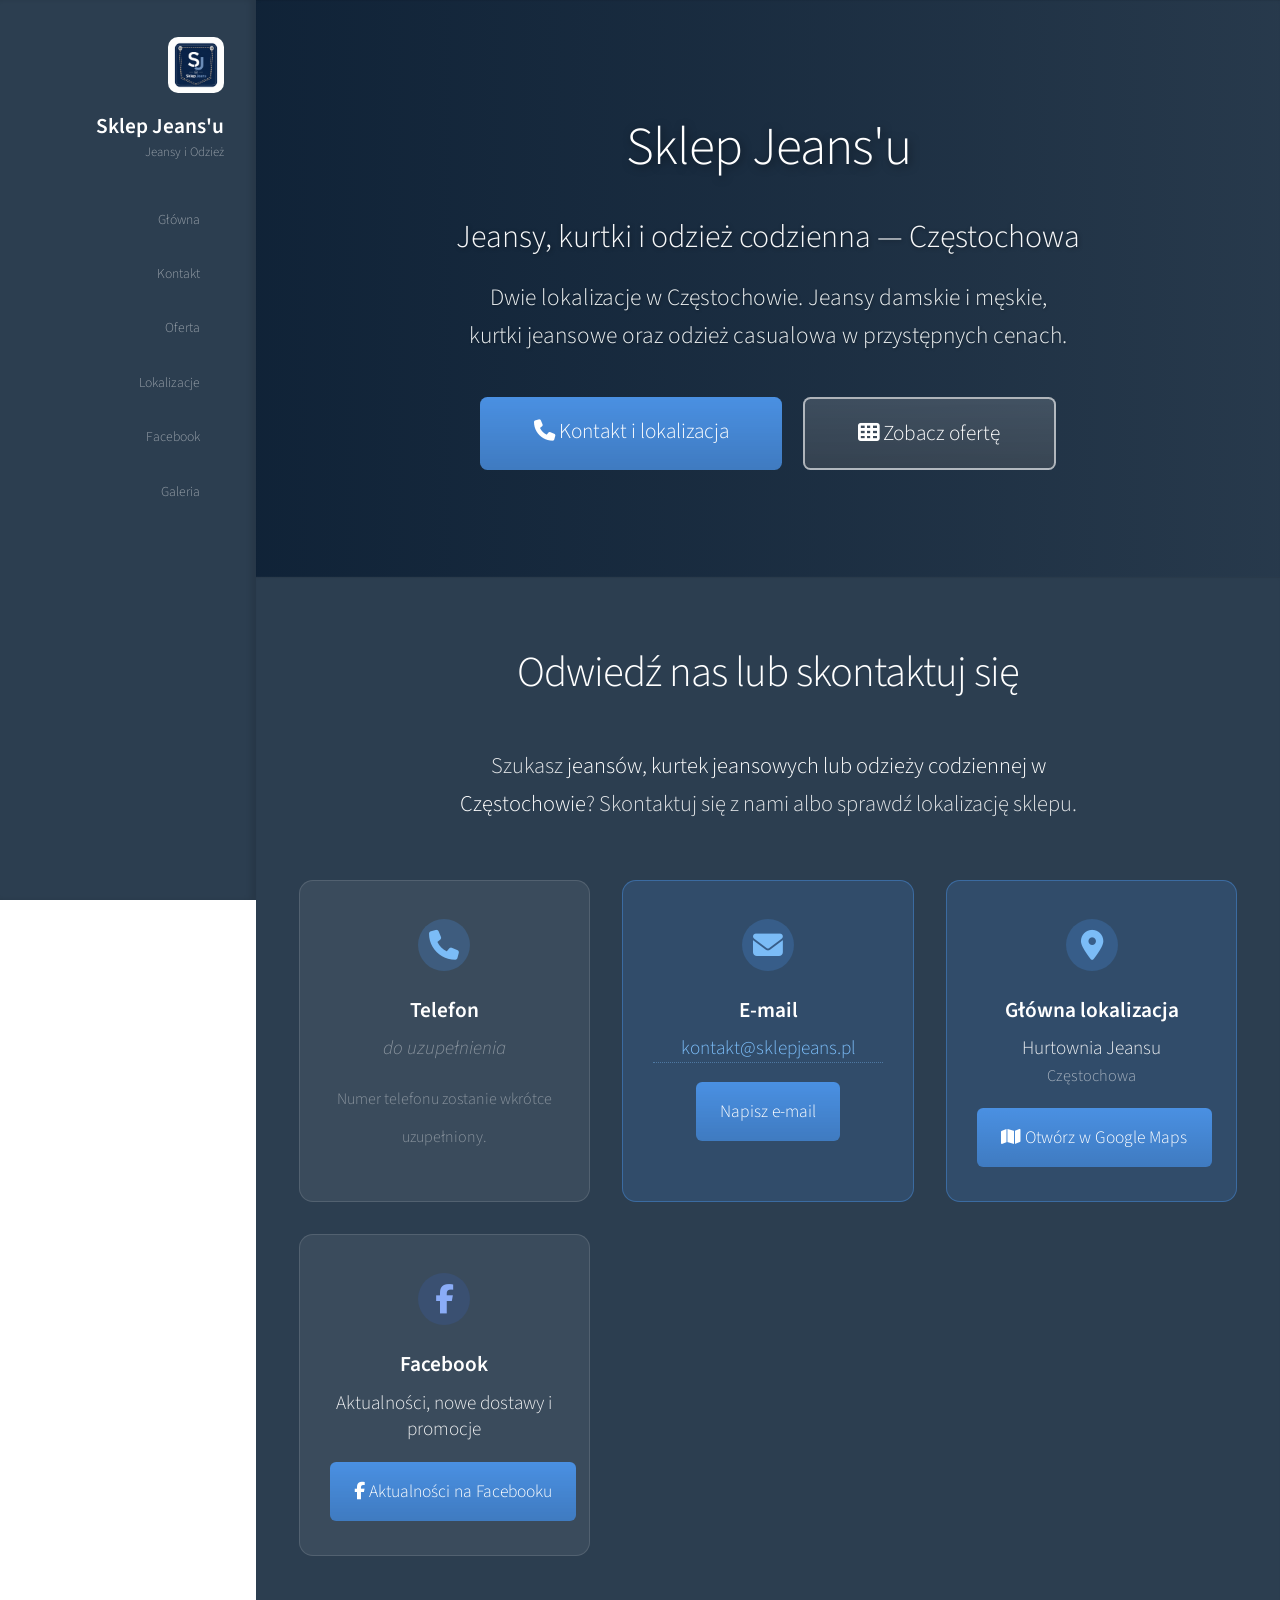
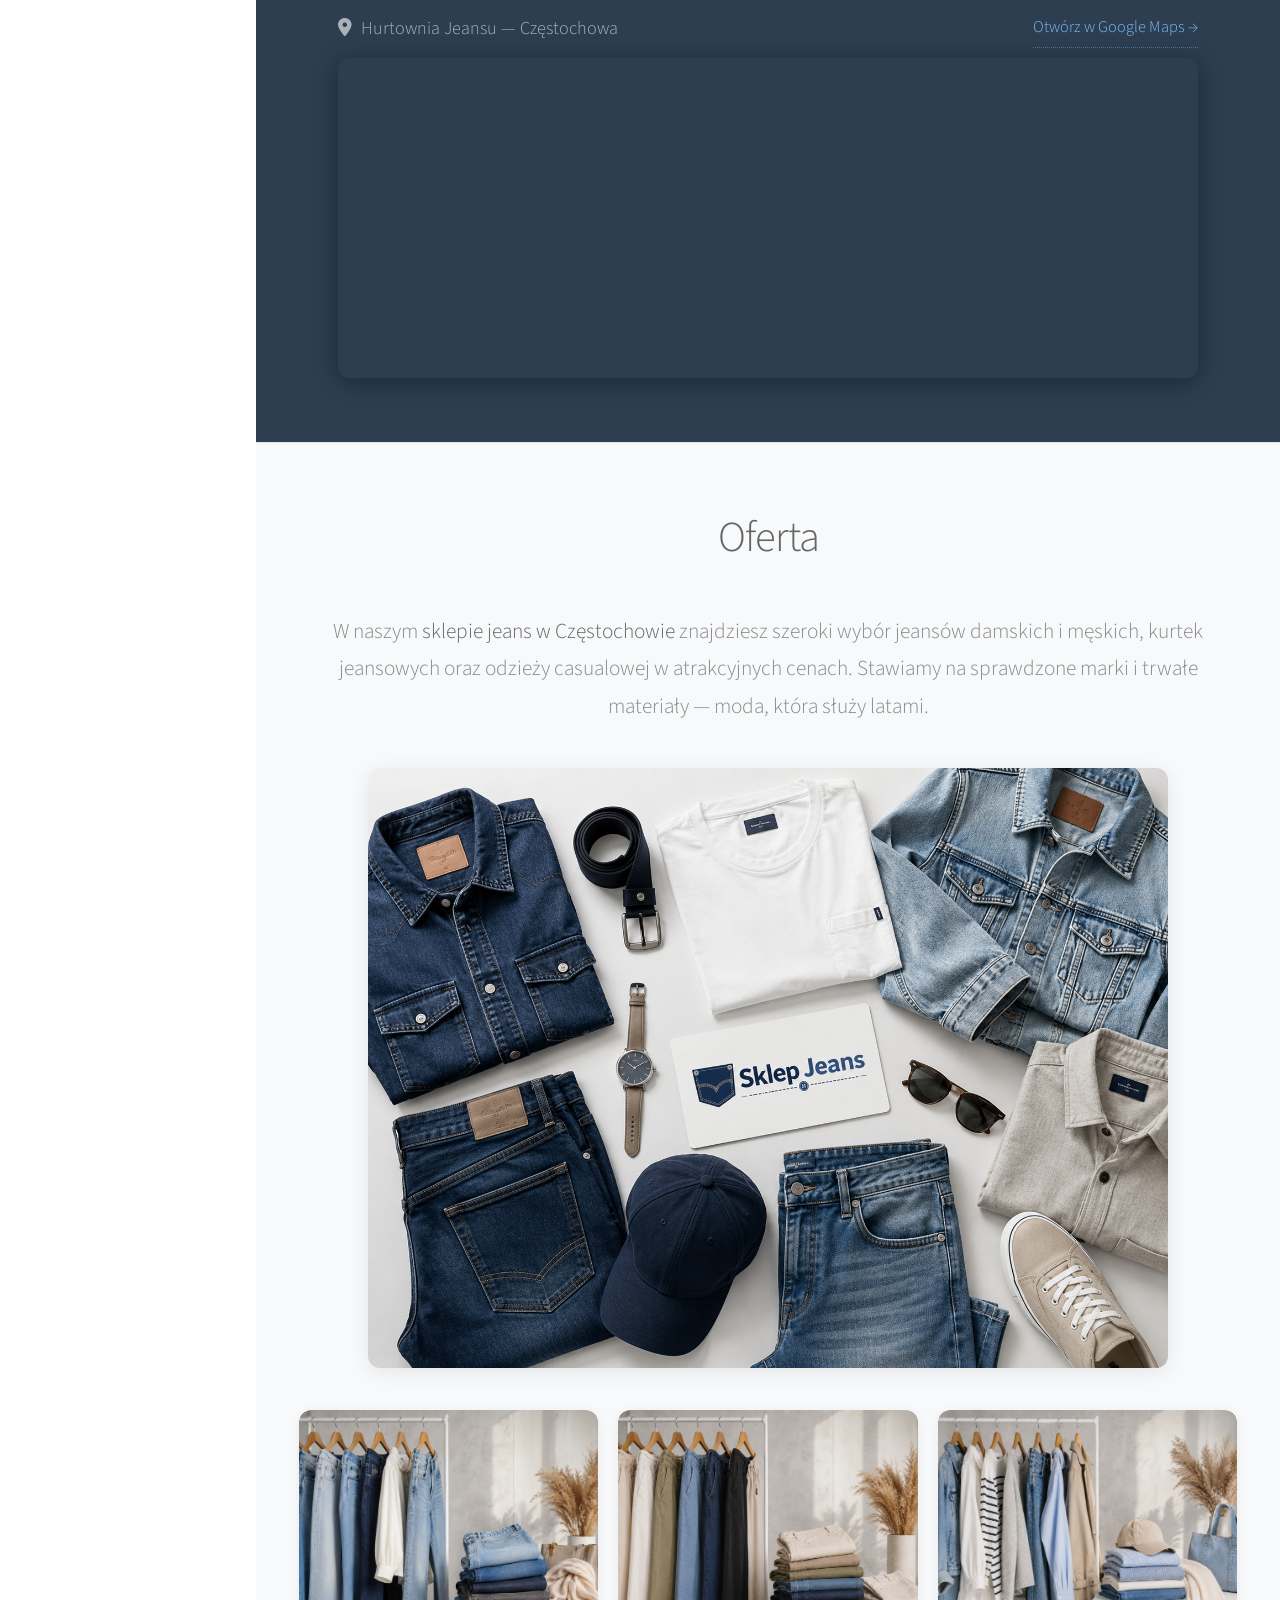
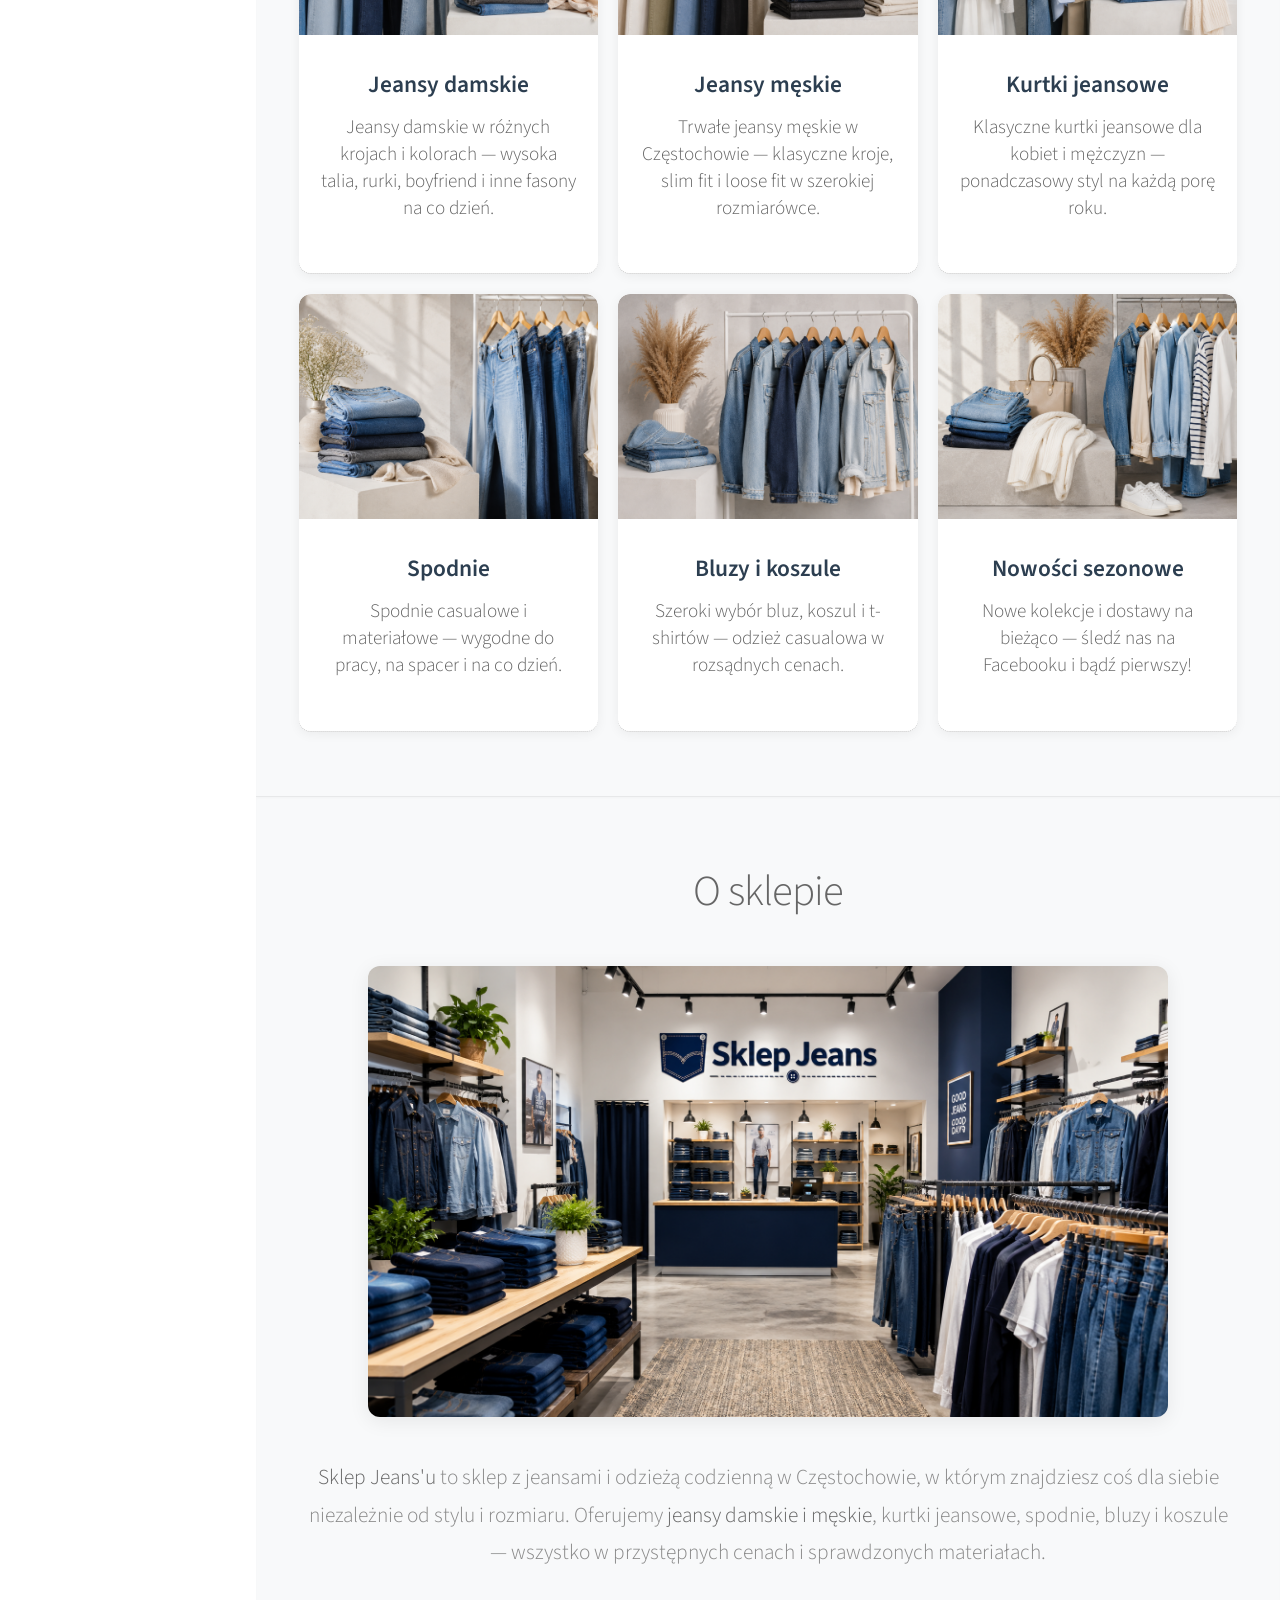
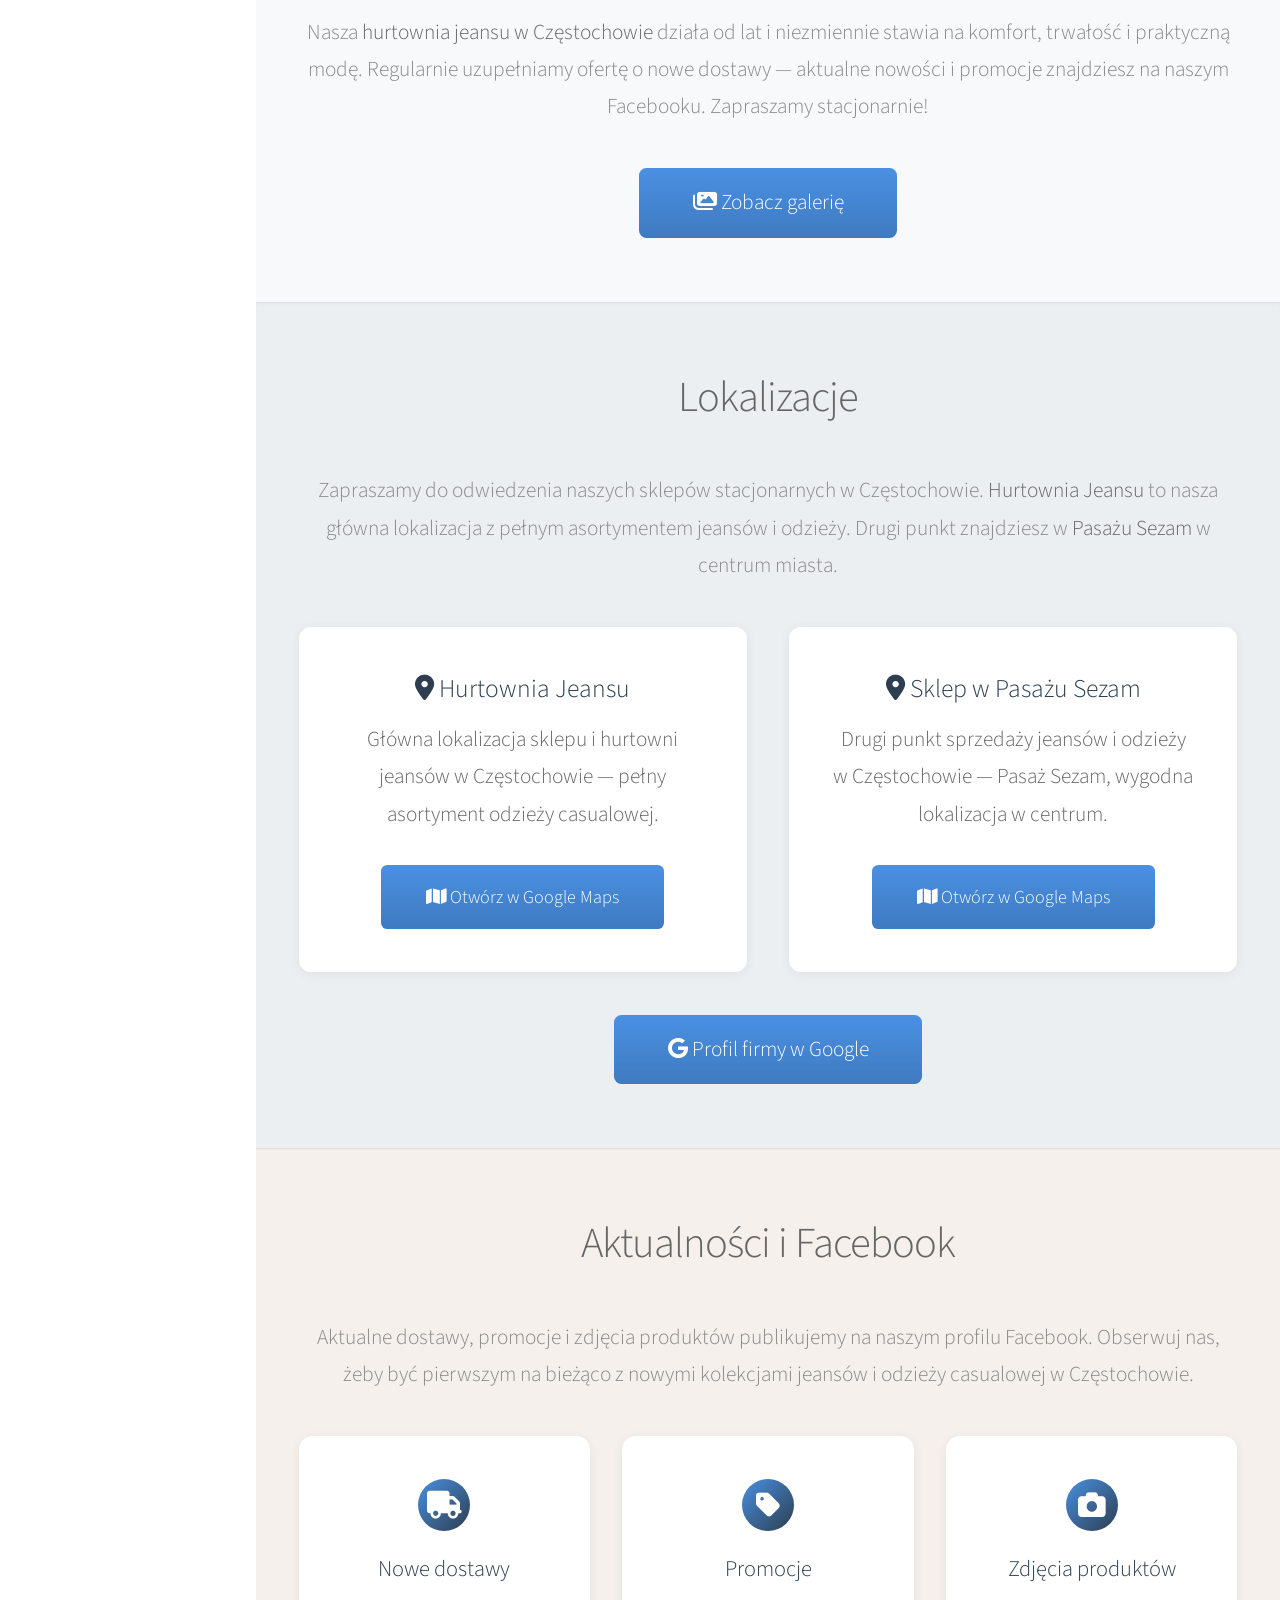
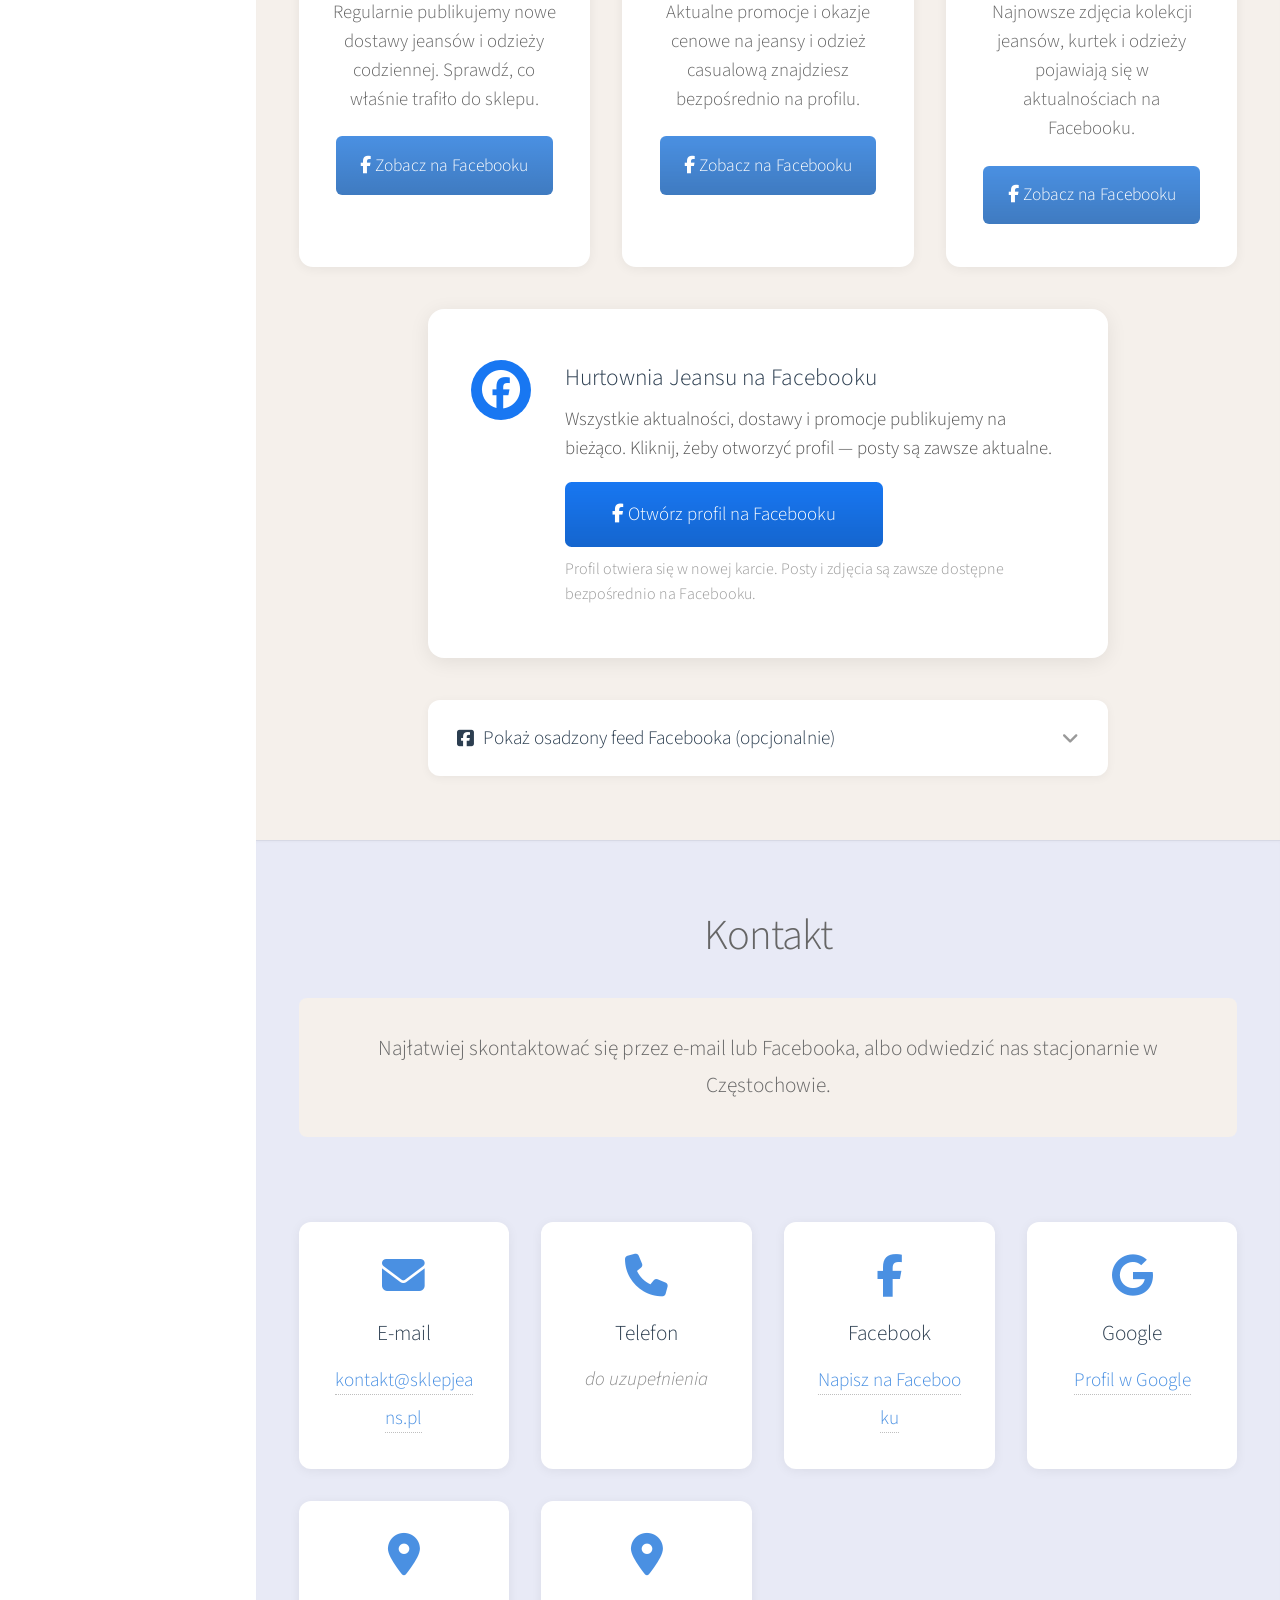
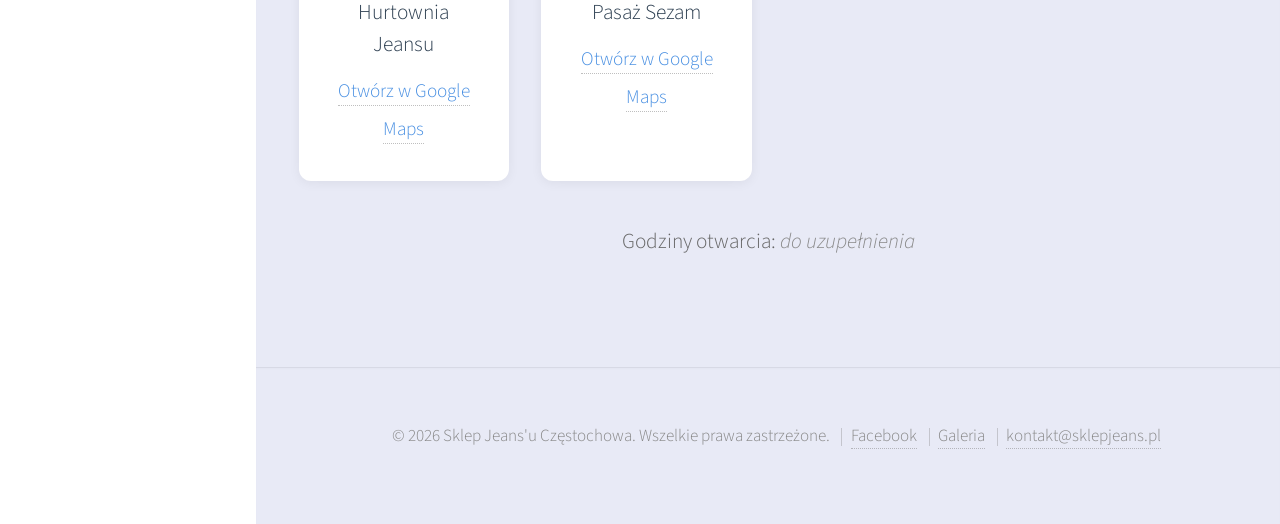
==== commit c796e4df: "GUI update part 1" ====
--- a/index.html
+++ b/index.html
@@ -2,44 +2,103 @@
 <html lang="pl">
     <head>
         <meta charset="UTF-8">
-        <title>Sklep Jeans'u - Jeansy i Odzież Codzienna | Częstochowa</title>
-        <meta name="description" content="Sklep Jeans'u w Częstochowie - jeansy damskie i męskie, kurtki jeansowe oraz odzież casualowa. Komfort, trwałość i praktyczna moda. Odwiedź nas stacjonarnie!">
+        <title>Sklep Jeans'u Częstochowa - Jeansy, kurtki i odzież codzienna</title>
+        <meta name="description" content="Sklep Jeans'u w Częstochowie. Jeansy damskie i męskie, kurtki jeansowe, spodnie, bluzy, koszule i odzież codzienna. Sprawdź lokalizacje i skontaktuj się z nami.">
         <meta name="viewport" content="width=device-width, initial-scale=1, user-scalable=no" />
 
+        <!-- Canonical -->
+        <link rel="canonical" href="https://sklepjeans.pl/" />
+
         <!-- Open Graph -->
-        <meta property="og:title" content="Sklep Jeans'u - Jeansy i Odzież Codzienna">
-        <meta property="og:description" content="Jeansy, kurtki i odzież codzienna w Częstochowie. Najnowsze dostawy i promocje na Facebooku.">
+        <meta property="og:title" content="Sklep Jeans'u Częstochowa - Jeansy, kurtki i odzież codzienna">
+        <meta property="og:description" content="Sklep Jeans'u w Częstochowie. Jeansy damskie i męskie, kurtki jeansowe, spodnie, bluzy i odzież codzienna. Dwie lokalizacje w Częstochowie.">
         <meta property="og:type" content="website">
-        <meta property="og:url" content="https://sklepjeans.pl">
+        <meta property="og:url" content="https://sklepjeans.pl/">
         <meta property="og:image" content="https://sklepjeans.pl/images/kolekcja-jeansy.png">
+        <meta property="og:image:width" content="1200">
+        <meta property="og:image:height" content="630">
+        <meta property="og:locale" content="pl_PL">
+        <meta property="og:site_name" content="Sklep Jeans'u">
+
+        <!-- Twitter Card -->
+        <meta name="twitter:card" content="summary_large_image">
+        <meta name="twitter:title" content="Sklep Jeans'u Częstochowa - Jeansy, kurtki i odzież codzienna">
+        <meta name="twitter:description" content="Sklep Jeans'u w Częstochowie. Jeansy damskie i męskie, kurtki jeansowe, spodnie, bluzy i odzież codzienna.">
+        <meta name="twitter:image" content="https://sklepjeans.pl/images/kolekcja-jeansy.png">
 
         <link rel="stylesheet" href="assets/css/main.css" />
         <!-- Font Awesome CDN (stable 6.5.1) -->
         <link rel="stylesheet" href="https://cdnjs.cloudflare.com/ajax/libs/font-awesome/6.5.1/css/all.min.css" integrity="sha512-DTOQO9RWCH3ppGqcWaEA1BIZOC6xxalwEsw9c2QQeAIftl+Vegovlnee1c9QX4TctnWMn13TZye+giMm8e2LwA==" crossorigin="anonymous" referrerpolicy="no-referrer">
+
+        <!-- JSON-LD Structured Data -->
+        <script type="application/ld+json">
+        {
+            "@context": "https://schema.org",
+            "@type": "ClothingStore",
+            "name": "Sklep Jeans'u",
+            "alternateName": "Hurtownia Jeansu",
+            "url": "https://sklepjeans.pl/",
+            "image": "https://sklepjeans.pl/images/kolekcja-jeansy.png",
+            "description": "Sklep Jeans'u w Częstochowie oferuje jeansy damskie i męskie, kurtki jeansowe, spodnie, bluzy, koszule i odzież casualową w przystępnych cenach.",
+            "address": {
+                "@type": "PostalAddress",
+                "addressLocality": "Częstochowa",
+                "addressCountry": "PL"
+            },
+            "sameAs": [
+                "https://www.facebook.com/hurtowniajeansu/",
+                "https://share.google/akD8zO9l8JUTnjCDz"
+            ],
+            "email": "kontakt@sklepjeans.pl",
+            "department": [
+                {
+                    "@type": "ClothingStore",
+                    "name": "Hurtownia Jeansu",
+                    "description": "Główna lokalizacja sklepu i hurtowni jeansów w Częstochowie.",
+                    "address": {
+                        "@type": "PostalAddress",
+                        "addressLocality": "Częstochowa",
+                        "addressCountry": "PL"
+                    },
+                    "hasMap": "https://www.google.com/maps/place/Hurtownia+Jeansu/@50.8270916,19.1143981,17z"
+                },
+                {
+                    "@type": "ClothingStore",
+                    "name": "Sklep Jeans'u w Pasażu Sezam",
+                    "description": "Dodatkowa lokalizacja sklepu Jeans'u w Pasażu Sezam w Częstochowie.",
+                    "address": {
+                        "@type": "PostalAddress",
+                        "addressLocality": "Częstochowa",
+                        "addressCountry": "PL"
+                    },
+                    "hasMap": "https://www.google.com/maps/place/SEZAM+Pasa%C5%BC+G%C5%82%C3%B3wny/@50.7831369,19.1372866,17z"
+                }
+            ]
+        }
+        </script>
     </head>
     <body class="is-preload">
 
-        <!-- Header -->
+        <!-- Sidebar Header -->
         <div id="header">
             <div class="top">
 
                 <!-- Logo -->
                 <div id="logo">
-                    <img src="images/logo-square.png" alt="Logo Sklep Jeans" class="brand-logo-img">
+                    <img src="images/logo-square.png" alt="Logo Sklep Jeans'u Częstochowa" class="brand-logo-img">
                     <h1 id="title">Sklep Jeans'u</h1>
                     <p>Jeansy i Odzież</p>
                 </div>
 
                 <!-- Nav -->
-                <nav id="nav">
+                <nav id="nav" aria-label="Nawigacja główna">
                     <ul>
-                        <li><a href="#top" id="top-link"><span class="icon solid fa-home">Główna</span></a></li>
-                        <li><a href="#facebook" id="facebook-link"><span class="icon brands fa-facebook-f">Facebook</span></a></li>
-                        <li><a href="#offer" id="offer-link"><span class="icon solid fa-th">Oferta</span></a></li>
-                        <li><a href="#locations" id="locations-link"><span class="icon solid fa-location-dot">Lokalizacje</span></a></li>
-                        <li><a href="#about" id="about-link"><span class="icon solid fa-store">O sklepie</span></a></li>
-                        <li><a href="#contact" id="contact-link"><span class="icon solid fa-envelope">Kontakt</span></a></li>
-                        <li><a href="gallery.html"><span class="icon solid fa-images">Galeria</span></a></li>
+                        <li><a href="#top"          id="top-link"          ><span class="icon solid fa-home">Główna</span></a></li>
+                        <li><a href="#quick-contact" id="quick-contact-link"><span class="icon solid fa-phone">Kontakt</span></a></li>
+                        <li><a href="#offer"         id="offer-link"        ><span class="icon solid fa-th">Oferta</span></a></li>
+                        <li><a href="#locations"     id="locations-link"    ><span class="icon solid fa-location-dot">Lokalizacje</span></a></li>
+                        <li><a href="#facebook"      id="facebook-link"     ><span class="icon brands fa-facebook-f">Facebook</span></a></li>
+                        <li><a href="gallery.html"                          ><span class="icon solid fa-images">Galeria</span></a></li>
                     </ul>
                 </nav>
             </div>
@@ -47,205 +106,371 @@
             <div class="bottom">
                 <!-- Social Icons -->
                 <ul class="icons">
-                    <li><a href="https://www.facebook.com/hurtowniajeansu/" target="_blank" rel="noopener noreferrer" class="icon brands fa-facebook-f"><span class="label">Facebook</span></a></li>
-                    <li><a href="https://share.google/akD8zO9l8JUTnjCDz" target="_blank" rel="noopener noreferrer" class="icon brands fa-google"><span class="label">Google</span></a></li>
-                    <li><a href="mailto:kontakt@sklepjeans.pl" class="icon solid fa-envelope"><span class="label">Email</span></a></li>
+                    <li><a href="https://www.facebook.com/hurtowniajeansu/" target="_blank" rel="noopener noreferrer" class="icon brands fa-facebook-f"><span class="label">Facebook Sklep Jeans'u</span></a></li>
+                    <li><a href="https://share.google/akD8zO9l8JUTnjCDz" target="_blank" rel="noopener noreferrer" class="icon brands fa-google"><span class="label">Profil Google Sklep Jeans'u</span></a></li>
+                    <li><a href="mailto:kontakt@sklepjeans.pl" class="icon solid fa-envelope"><span class="label">Email kontakt@sklepjeans.pl</span></a></li>
                 </ul>
             </div>
         </div>
 
-        <!-- Main -->
+        <!-- Main content -->
         <div id="main">
 
-            <!-- Hero / Intro -->
+            <!-- ========================================
+                 1. HERO
+                 ======================================== -->
             <section id="top" class="one dark cover">
                 <div class="container">
                     <header>
                         <h2 class="alt hero-heading"><strong>Sklep Jeans'u</strong></h2>
-                        <p class="hero-subtitle">Jeansy, kurtki i odzież codzienna</p>
-                        <p class="hero-text">Aktualności, nowe dostawy i promocje publikujemy na Facebooku.<br>
-                        Odwiedź nas również stacjonarnie w Częstochowie.</p>
+                        <p class="hero-subtitle">Jeansy, kurtki i odzież codzienna — Częstochowa</p>
+                        <p class="hero-text">
+                            Dwie lokalizacje w Częstochowie. Jeansy damskie i męskie,<br>
+                            kurtki jeansowe oraz odzież casualowa w przystępnych cenach.
+                        </p>
                     </header>
                     <footer class="hero-actions">
-                        <a href="#facebook" class="button scrolly">Zobacz aktualności</a>
-                        <a href="#locations" class="button scrolly">Sprawdź lokalizacje</a>
+                        <a href="#quick-contact" class="button scrolly">
+                            <i class="fas fa-phone" aria-hidden="true"></i> Kontakt i lokalizacja
+                        </a>
+                        <a href="#offer" class="button scrolly btn-secondary">
+                            <i class="fas fa-th" aria-hidden="true"></i> Zobacz ofertę
+                        </a>
                     </footer>
                 </div>
             </section>
 
-            <!-- Facebook -->
-            <section id="facebook" class="facebook-highlight">
-                <div class="container">
-                    <header>
-                        <h2>Aktualności z Facebooka</h2>
-                    </header>
-                    <p>Najnowsze dostawy, promocje i informacje publikujemy na naszym profilu Facebook.</p>
-
-                    <div class="facebook-widget-card">
-                        <div class="facebook-iframe-wrapper">
+            <!-- ========================================
+                 2. QUICK CONTACT
+                 ======================================== -->
+            <section id="quick-contact" class="quick-contact">
+                <div class="container">
+                    <header>
+                        <h2>Odwiedź nas lub skontaktuj się</h2>
+                    </header>
+                    <p class="quick-contact-intro">
+                        Szukasz <strong>jeansów, kurtek jeansowych lub odzieży codziennej w Częstochowie</strong>?
+                        Skontaktuj się z nami albo sprawdź lokalizację sklepu.
+                    </p>
+
+                    <div class="quick-contact-grid">
+
+                        <!-- Phone -->
+                        <div class="quick-contact-card">
+                            <div class="qc-icon">
+                                <i class="fas fa-phone" aria-hidden="true"></i>
+                            </div>
+                            <h3>Telefon</h3>
+                            <p class="qc-value qc-placeholder">do uzupełnienia</p>
+                            <p class="qc-note">Numer telefonu zostanie wkrótce uzupełniony.</p>
+                        </div>
+
+                        <!-- Email -->
+                        <div class="quick-contact-card contact-primary-card">
+                            <div class="qc-icon">
+                                <i class="fas fa-envelope" aria-hidden="true"></i>
+                            </div>
+                            <h3>E-mail</h3>
+                            <a href="mailto:kontakt@sklepjeans.pl" class="qc-value">kontakt@sklepjeans.pl</a>
+                            <a href="mailto:kontakt@sklepjeans.pl" class="button qc-btn">
+                                Napisz e-mail
+                            </a>
+                        </div>
+
+                        <!-- Main location -->
+                        <div class="quick-contact-card contact-primary-card">
+                            <div class="qc-icon">
+                                <i class="fas fa-location-dot" aria-hidden="true"></i>
+                            </div>
+                            <h3>Główna lokalizacja</h3>
+                            <p class="qc-value">Hurtownia Jeansu<br><span class="qc-city">Częstochowa</span></p>
+                            <a href="https://www.google.com/maps/place/Hurtownia+Jeansu/@50.8270916,19.1143981,17z/data=!3m1!4b1!4m6!3m5!1s0x4710b5e96d8eb21f:0x42c5e5815fc4b1a2!8m2!3d50.8270916!4d19.1169784!16s%2Fg%2F11gjjgtrjj?entry=ttu&g_ep=EgoyMDI2MDUwNi4wIKXMDSoASAFQAw%3D%3D"
+                               target="_blank" rel="noopener noreferrer" class="button qc-btn">
+                                <i class="fas fa-map" aria-hidden="true"></i> Otwórz w Google Maps
+                            </a>
+                        </div>
+
+                        <!-- Facebook -->
+                        <div class="quick-contact-card">
+                            <div class="qc-icon qc-icon-fb">
+                                <i class="fab fa-facebook-f" aria-hidden="true"></i>
+                            </div>
+                            <h3>Facebook</h3>
+                            <p class="qc-value">Aktualności, nowe dostawy i promocje</p>
+                            <a href="https://www.facebook.com/hurtowniajeansu/"
+                               target="_blank" rel="noopener noreferrer" class="button qc-btn">
+                                <i class="fab fa-facebook-f" aria-hidden="true"></i> Aktualności na Facebooku
+                            </a>
+                        </div>
+
+                    </div>
+
+                    <!-- Embedded Google Map (lazy-loaded, with direct link always visible) -->
+                    <div class="qc-map-wrapper">
+                        <p class="qc-map-label">
+                            <i class="fas fa-map-marker-alt" aria-hidden="true"></i>
+                            Hurtownia Jeansu — Częstochowa
+                            <a href="https://www.google.com/maps/place/Hurtownia+Jeansu/@50.8270916,19.1143981,17z/data=!3m1!4b1!4m6!3m5!1s0x4710b5e96d8eb21f:0x42c5e5815fc4b1a2!8m2!3d50.8270916!4d19.1169784!16s%2Fg%2F11gjjgtrjj?entry=ttu&g_ep=EgoyMDI2MDUwNi4wIKXMDSoASAFQAw%3D%3D"
+                               target="_blank" rel="noopener noreferrer" class="qc-map-direct-link">
+                                Otwórz w Google Maps &rarr;
+                            </a>
+                        </p>
+                        <div class="qc-map-frame">
                             <iframe
-                                title="Aktualności z Facebooka - Hurtownia Jeansu"
-                                src="https://www.facebook.com/plugins/page.php?href=https%3A%2F%2Fwww.facebook.com%2Fhurtowniajeansu%2F&tabs=timeline&width=500&height=700&small_header=false&adapt_container_width=true&hide_cover=false&show_facepile=true&appId"
-                                width="500"
-                                height="700"
-                                scrolling="no"
-                                frameborder="0"
-                                allowfullscreen="true"
-                                allow="autoplay; clipboard-write; encrypted-media; picture-in-picture; web-share">
+                                title="Mapa lokalizacji Hurtownia Jeansu Częstochowa"
+                                src="https://www.google.com/maps/embed?pb=!1m18!1m12!1m3!1d2480.6879!2d19.1143981!3d50.8270916!2m3!1f0!2f0!3f0!3m2!1i1024!2i768!4f13.1!3m3!1m2!1s0x4710b5e96d8eb21f%3A0x42c5e5815fc4b1a2!2sHurtownia%20Jeansu!5e0!3m2!1spl!2spl!4v1715431200000"
+                                width="100%"
+                                height="320"
+                                style="border:0;"
+                                allowfullscreen=""
+                                loading="lazy"
+                                referrerpolicy="no-referrer-when-downgrade">
                             </iframe>
                         </div>
                     </div>
 
-                    <!-- Fallback / loading info (always visible) -->
-                    <div class="facebook-fallback">
-                        <h3><i class="fas fa-info-circle"></i> Facebook nie załadował aktualności?</h3>
-                        <p>Najnowsze posty, dostawy i promocje znajdziesz bezpośrednio na naszym profilu.</p>
-                        <a href="https://www.facebook.com/hurtowniajeansu/" target="_blank" rel="noopener noreferrer" class="button">
-                            <i class="fab fa-facebook-f"></i> Otwórz profil na Facebooku
-                        </a>
-                        <p class="facebook-note">Jeśli posty nie wyświetlają się w przeglądarce, otwórz profil bezpośrednio na Facebooku.</p>
-                    </div>
-                </div>
-            </section>
-
-            <!-- Offer -->
+                </div>
+            </section>
+
+            <!-- ========================================
+                 3. OFFER
+                 ======================================== -->
             <section id="offer" class="two">
                 <div class="container">
                     <header>
                         <h2>Oferta</h2>
                     </header>
-                    <p>W naszym sklepie znajdziesz szeroki wybór jeansów, kurtek i odzieży casualowej w atrakcyjnych cenach.</p>
+                    <p>W naszym <strong>sklepie jeans w Częstochowie</strong> znajdziesz szeroki wybór jeansów damskich i męskich, kurtek jeansowych oraz odzieży casualowej w atrakcyjnych cenach. Stawiamy na sprawdzone marki i trwałe materiały — moda, która służy latami.</p>
 
                     <!-- Featured image -->
                     <div class="offer-featured-image">
-                        <img src="images/kolekcja-jeansy.png" alt="Kolekcja jeansów i odzieży - Sklep Jeans">
+                        <img src="images/kolekcja-jeansy.png" alt="Kolekcja jeansów damskich i męskich oraz odzieży casualowej — Sklep Jeans'u Częstochowa" loading="lazy">
                     </div>
 
                     <div class="row">
                         <div class="col-4 col-12-mobile">
-                            <article class="item product-card">
-                                <div class="product-card-visual jeans-damskie">
-                                    <i class="fas fa-female"></i>
-                                </div>
-                                <header>
+                            <a href="oferta/jeansy-damskie.html" class="item product-card product-card-link">
+                                <div class="product-card-image">
+                                    <img src="images/categories/jeansy-damskie-01.png" alt="Jeansy damskie Sklep Jeans'u" loading="lazy">
+                                </div>
+                                <div class="product-card-content">
                                     <h3>Jeansy damskie</h3>
-                                    <p>Wygodne jeansy w różnych krojach i kolorach na co dzień.</p>
-                                </header>
-                            </article>
+                                    <p>Jeansy damskie w różnych krojach i kolorach — wysoka talia, rurki, boyfriend i inne fasony na co dzień.</p>
+                                </div>
+                            </a>
                         </div>
                         <div class="col-4 col-12-mobile">
-                            <article class="item product-card">
-                                <div class="product-card-visual jeans-meskie">
-                                    <i class="fas fa-male"></i>
-                                </div>
-                                <header>
+                            <a href="oferta/jeansy-meskie.html" class="item product-card product-card-link">
+                                <div class="product-card-image">
+                                    <img src="images/categories/jeansy-meskie-01.png" alt="Jeansy męskie Sklep Jeans'u" loading="lazy">
+                                </div>
+                                <div class="product-card-content">
                                     <h3>Jeansy męskie</h3>
-                                    <p>Trwałe jeansy męskie — klasyka, slim i loose fit.</p>
-                                </header>
-                            </article>
+                                    <p>Trwałe jeansy męskie w Częstochowie — klasyczne kroje, slim fit i loose fit w szerokiej rozmiarówce.</p>
+                                </div>
+                            </a>
                         </div>
                         <div class="col-4 col-12-mobile">
-                            <article class="item product-card">
-                                <div class="product-card-visual kurtki">
-                                    <i class="fas fa-shirt"></i>
-                                </div>
-                                <header>
+                            <a href="oferta/kurtki-jeansowe.html" class="item product-card product-card-link">
+                                <div class="product-card-image">
+                                    <img src="images/categories/kurtki-jeansowe-01.png" alt="Kurtki jeansowe Sklep Jeans'u" loading="lazy">
+                                </div>
+                                <div class="product-card-content">
                                     <h3>Kurtki jeansowe</h3>
-                                    <p>Klasyczne kurtki dżinsowe na każdą porę roku.</p>
-                                </header>
-                            </article>
+                                    <p>Klasyczne kurtki jeansowe dla kobiet i mężczyzn — ponadczasowy styl na każdą porę roku.</p>
+                                </div>
+                            </a>
                         </div>
                         <div class="col-4 col-12-mobile">
-                            <article class="item product-card">
-                                <div class="product-card-visual spodnie">
-                                    <i class="fas fa-bag-shopping"></i>
-                                </div>
-                                <header>
+                            <a href="oferta/spodnie.html" class="item product-card product-card-link">
+                                <div class="product-card-image">
+                                    <img src="images/categories/spodnie-01.png" alt="Spodnie Sklep Jeans'u" loading="lazy">
+                                </div>
+                                <div class="product-card-content">
                                     <h3>Spodnie</h3>
-                                    <p>Spodnie casualowe i materiałowe do pracy i na co dzień.</p>
-                                </header>
-                            </article>
+                                    <p>Spodnie casualowe i materiałowe — wygodne do pracy, na spacer i na co dzień.</p>
+                                </div>
+                            </a>
                         </div>
                         <div class="col-4 col-12-mobile">
-                            <article class="item product-card">
-                                <div class="product-card-visual bluzy">
-                                    <i class="fas fa-tshirt"></i>
-                                </div>
-                                <header>
+                            <a href="oferta/bluzy-koszule.html" class="item product-card product-card-link">
+                                <div class="product-card-image">
+                                    <img src="images/categories/bluzy-koszule-01.png" alt="Bluzy i koszule Sklep Jeans'u" loading="lazy">
+                                </div>
+                                <div class="product-card-content">
                                     <h3>Bluzy i koszule</h3>
-                                    <p>Szeroki wybór bluz, koszul i t-shirtów w dobrych cenach.</p>
-                                </header>
-                            </article>
+                                    <p>Szeroki wybór bluz, koszul i t-shirtów — odzież casualowa w rozsądnych cenach.</p>
+                                </div>
+                            </a>
                         </div>
                         <div class="col-4 col-12-mobile">
-                            <article class="item product-card">
-                                <div class="product-card-visual nowosci">
-                                    <i class="fas fa-tags"></i>
-                                </div>
-                                <header>
+                            <a href="oferta/nowosci-sezonowe.html" class="item product-card product-card-link">
+                                <div class="product-card-image">
+                                    <img src="images/categories/nowosci-sezonowe-01.png" alt="Nowości sezonowe Sklep Jeans'u" loading="lazy">
+                                </div>
+                                <div class="product-card-content">
                                     <h3>Nowości sezonowe</h3>
-                                    <p>Najnowsze kolekcje i dostawy — śledź nas na Facebooku!</p>
-                                </header>
-                            </article>
-                        </div>
-                    </div>
-                </div>
-            </section>
-
-            <!-- Locations -->
+                                    <p>Nowe kolekcje i dostawy na bieżąco — śledź nas na Facebooku i bądź pierwszy!</p>
+                                </div>
+                            </a>
+                        </div>
+                    </div>
+                </div>
+            </section>
+
+            <!-- ========================================
+                 4. ABOUT
+                 ======================================== -->
+            <section id="about" class="two">
+                <div class="container">
+                    <header>
+                        <h2>O sklepie</h2>
+                    </header>
+
+                    <div class="about-image">
+                        <img src="images/wnetrze-sklepu.png" alt="Wnętrze sklepu Sklep Jeans'u w Częstochowie — stoisko z jeansami i odzieżą" loading="lazy">
+                    </div>
+
+                    <p><strong>Sklep Jeans'u</strong> to sklep z jeansami i odzieżą codzienną w Częstochowie, w którym znajdziesz coś dla siebie niezależnie od stylu i rozmiaru. Oferujemy <strong>jeansy damskie i męskie</strong>, kurtki jeansowe, spodnie, bluzy i koszule — wszystko w przystępnych cenach i sprawdzonych materiałach.</p>
+                    <p>Nasza <strong>hurtownia jeansu w Częstochowie</strong> działa od lat i niezmiennie stawia na komfort, trwałość i praktyczną modę. Regularnie uzupełniamy ofertę o nowe dostawy — aktualne nowości i promocje znajdziesz na naszym Facebooku. Zapraszamy stacjonarnie!</p>
+                    <a href="gallery.html" class="button">
+                        <i class="fas fa-images" aria-hidden="true"></i> Zobacz galerię
+                    </a>
+                </div>
+            </section>
+
+            <!-- ========================================
+                 5. LOCATIONS
+                 ======================================== -->
             <section id="locations" class="three">
                 <div class="container">
                     <header>
                         <h2>Lokalizacje</h2>
                     </header>
-                    <p>Odwiedź nas stacjonarnie. Poniżej znajdziesz dostępne lokalizacje oraz linki do map Google.</p>
+                    <p>Zapraszamy do odwiedzenia naszych sklepów stacjonarnych w Częstochowie. <strong>Hurtownia Jeansu</strong> to nasza główna lokalizacja z pełnym asortymentem jeansów i odzieży. Drugi punkt znajdziesz w <strong>Pasażu Sezam</strong> w centrum miasta.</p>
 
                     <div class="location-grid">
                         <div class="location-card">
-                            <h3><i class="fas fa-location-dot"></i> Hurtownia Jeansu</h3>
-                            <p>Główna lokalizacja sklepu/hurtowni.</p>
-                            <a href="https://www.google.com/maps/place/Hurtownia+Jeansu/@50.8270916,19.1143981,17z/data=!3m1!4b1!4m6!3m5!1s0x4710b5e96d8eb21f:0x42c5e5815fc4b1a2!8m2!3d50.8270916!4d19.1169784!16s%2Fg%2F11gjjgtrjj?entry=ttu&g_ep=EgoyMDI2MDUwNi4wIKXMDSoASAFQAw%3D%3D" target="_blank" rel="noopener noreferrer" class="button">
-                                <i class="fas fa-map"></i> Otwórz w Google Maps
+                            <h3><i class="fas fa-location-dot" aria-hidden="true"></i> Hurtownia Jeansu</h3>
+                            <p>Główna lokalizacja sklepu i hurtowni jeansów w Częstochowie — pełny asortyment odzieży casualowej.</p>
+                            <a href="https://www.google.com/maps/place/Hurtownia+Jeansu/@50.8270916,19.1143981,17z/data=!3m1!4b1!4m6!3m5!1s0x4710b5e96d8eb21f:0x42c5e5815fc4b1a2!8m2!3d50.8270916!4d19.1169784!16s%2Fg%2F11gjjgtrjj?entry=ttu&g_ep=EgoyMDI2MDUwNi4wIKXMDSoASAFQAw%3D%3D"
+                               target="_blank" rel="noopener noreferrer" class="button">
+                                <i class="fas fa-map" aria-hidden="true"></i> Otwórz w Google Maps
                             </a>
                         </div>
                         <div class="location-card">
-                            <h3><i class="fas fa-location-dot"></i> Sklep w Pasażu Sezam</h3>
-                            <p>Dodatkowa lokalizacja w pasażu Sezam.</p>
-                            <a href="https://www.google.com/maps/place/SEZAM+Pasa%C5%BC+G%C5%82%C3%B3wny/@50.7831369,19.1372866,17z/data=!3m1!4b1!4m6!3m5!1s0x4710b5d0f27906e1:0x9b9553e849333471!8m2!3d50.7831369!4d19.1398669!16s%2Fg%2F11fp3jzx3q?entry=ttu&g_ep=EgoyMDI2MDUwNi4wIKXMDSoASAFQAw%3D%3D" target="_blank" rel="noopener noreferrer" class="button">
-                                <i class="fas fa-map"></i> Otwórz w Google Maps
+                            <h3><i class="fas fa-location-dot" aria-hidden="true"></i> Sklep w Pasażu Sezam</h3>
+                            <p>Drugi punkt sprzedaży jeansów i odzieży w Częstochowie — Pasaż Sezam, wygodna lokalizacja w centrum.</p>
+                            <a href="https://www.google.com/maps/place/SEZAM+Pasa%C5%BC+G%C5%82%C3%B3wny/@50.7831369,19.1372866,17z/data=!3m1!4b1!4m6!3m5!1s0x4710b5d0f27906e1:0x9b9553e849333471!8m2!3d50.7831369!4d19.1398669!16s%2Fg%2F11fp3jzx3q?entry=ttu&g_ep=EgoyMDI2MDUwNi4wIKXMDSoASAFQAw%3D%3D"
+                               target="_blank" rel="noopener noreferrer" class="button">
+                                <i class="fas fa-map" aria-hidden="true"></i> Otwórz w Google Maps
                             </a>
                         </div>
                     </div>
 
                     <footer>
                         <a href="https://share.google/akD8zO9l8JUTnjCDz" target="_blank" rel="noopener noreferrer" class="button">
-                            <i class="fab fa-google"></i> Profil firmy w Google
+                            <i class="fab fa-google" aria-hidden="true"></i> Profil firmy w Google
                         </a>
                     </footer>
                 </div>
             </section>
 
-            <!-- About -->
-            <section id="about" class="two">
-                <div class="container">
-                    <header>
-                        <h2>O sklepie</h2>
-                    </header>
-
-                    <div class="about-image">
-                        <img src="images/wnetrze-sklepu.png" alt="Wnętrze sklepu Sklep Jeans">
-                    </div>
-
-                    <p>Sklep Jeans'u to miejsce, w którym znajdziesz jeansy i odzież codzienną dla każdego. 
-                        Stawiamy na komfort noszenia, trwałe materiały i praktyczną modę, która nigdy nie wychodzi z obiegu. 
-                        Naszym celem jest dostarczanie produktów najwyższej jakości w przystępnych cenach, 
-                        abyś mógł cieszyć się ulubionym stylem na co dzień.</p>
-                    <p>Zapraszamy do zapoznania się z naszą ofertą i odwiedzenia naszego sklepu stacjonarnie w Częstochowie!</p>
-                    <a href="gallery.html" class="button">Zobacz galerię</a>
-                </div>
-            </section>
-
-            <!-- Contact -->
+            <!-- ========================================
+                 6. FACEBOOK / AKTUALNOŚCI
+                 ======================================== -->
+            <section id="facebook" class="facebook-section">
+                <div class="container">
+                    <header>
+                        <h2>Aktualności i Facebook</h2>
+                    </header>
+                    <p>Aktualne dostawy, promocje i zdjęcia produktów publikujemy na naszym profilu Facebook. Obserwuj nas, żeby być pierwszym na bieżąco z nowymi kolekcjami jeansów i odzieży casualowej w Częstochowie.</p>
+
+                    <!-- Static news cards — always visible, no external dependency -->
+                    <div class="news-card-grid">
+
+                        <div class="news-card">
+                            <div class="news-card-icon">
+                                <i class="fas fa-truck" aria-hidden="true"></i>
+                            </div>
+                            <h3>Nowe dostawy</h3>
+                            <p>Regularnie publikujemy nowe dostawy jeansów i odzieży codziennej. Sprawdź, co właśnie trafiło do sklepu.</p>
+                            <a href="https://www.facebook.com/hurtowniajeansu/" target="_blank" rel="noopener noreferrer" class="button news-card-btn">
+                                <i class="fab fa-facebook-f" aria-hidden="true"></i> Zobacz na Facebooku
+                            </a>
+                        </div>
+
+                        <div class="news-card">
+                            <div class="news-card-icon">
+                                <i class="fas fa-tag" aria-hidden="true"></i>
+                            </div>
+                            <h3>Promocje</h3>
+                            <p>Aktualne promocje i okazje cenowe na jeansy i odzież casualową znajdziesz bezpośrednio na profilu.</p>
+                            <a href="https://www.facebook.com/hurtowniajeansu/" target="_blank" rel="noopener noreferrer" class="button news-card-btn">
+                                <i class="fab fa-facebook-f" aria-hidden="true"></i> Zobacz na Facebooku
+                            </a>
+                        </div>
+
+                        <div class="news-card">
+                            <div class="news-card-icon">
+                                <i class="fas fa-camera" aria-hidden="true"></i>
+                            </div>
+                            <h3>Zdjęcia produktów</h3>
+                            <p>Najnowsze zdjęcia kolekcji jeansów, kurtek i odzieży pojawiają się w aktualnościach na Facebooku.</p>
+                            <a href="https://www.facebook.com/hurtowniajeansu/" target="_blank" rel="noopener noreferrer" class="button news-card-btn">
+                                <i class="fab fa-facebook-f" aria-hidden="true"></i> Zobacz na Facebooku
+                            </a>
+                        </div>
+
+                    </div>
+
+                    <!-- Primary Facebook CTA card — always works, no iframe needed -->
+                    <div class="facebook-static-card">
+                        <div class="facebook-static-card-inner">
+                            <div class="fsc-icon">
+                                <i class="fab fa-facebook" aria-hidden="true"></i>
+                            </div>
+                            <div class="fsc-content">
+                                <h3>Hurtownia Jeansu na Facebooku</h3>
+                                <p>Wszystkie aktualności, dostawy i promocje publikujemy na bieżąco. Kliknij, żeby otworzyć profil — posty są zawsze aktualne.</p>
+                                <a href="https://www.facebook.com/hurtowniajeansu/" target="_blank" rel="noopener noreferrer" class="button fsc-btn">
+                                    <i class="fab fa-facebook-f" aria-hidden="true"></i> Otwórz profil na Facebooku
+                                </a>
+                                <p class="fsc-note">Profil otwiera się w nowej karcie. Posty i zdjęcia są zawsze dostępne bezpośrednio na Facebooku.</p>
+                            </div>
+                        </div>
+                    </div>
+
+                    <!-- Optional Facebook Page Plugin iframe (de-emphasized, loads in background) -->
+                    <details class="facebook-embed-toggle">
+                        <summary>
+                            <i class="fab fa-facebook-square" aria-hidden="true"></i>
+                            Pokaż osadzony feed Facebooka (opcjonalnie)
+                        </summary>
+                        <div class="facebook-embed-inner">
+                            <p class="facebook-embed-note">Widget Facebooka ładuje się z zewnętrznych serwerów Meta — może nie działać przy blokadach reklam lub ustawieniach prywatności przeglądarki.</p>
+                            <div class="facebook-iframe-wrapper">
+                                <iframe
+                                    title="Feed Facebooka — Hurtownia Jeansu"
+                                    src="https://www.facebook.com/plugins/page.php?href=https%3A%2F%2Fwww.facebook.com%2Fhurtowniajeansu%2F&tabs=timeline&width=500&height=600&small_header=true&adapt_container_width=true&hide_cover=false&show_facepile=false&appId"
+                                    width="500"
+                                    height="600"
+                                    scrolling="no"
+                                    frameborder="0"
+                                    allowfullscreen="true"
+                                    loading="lazy"
+                                    allow="autoplay; clipboard-write; encrypted-media; picture-in-picture; web-share">
+                                </iframe>
+                            </div>
+                        </div>
+                    </details>
+
+                </div>
+            </section>
+
+            <!-- ========================================
+                 7. FULL CONTACT
+                 ======================================== -->
             <section id="contact" class="four">
                 <div class="container">
                     <header>
@@ -253,39 +478,41 @@
                     </header>
 
                     <div class="contact-highlight">
-                        <p><strong>Najłatwiej skontaktować się przez Facebooka lub odwiedzić nas stacjonarnie.</strong></p>
+                        <p><strong>Najłatwiej skontaktować się przez e-mail lub Facebooka, albo odwiedzić nas stacjonarnie w Częstochowie.</strong></p>
                     </div>
 
                     <div class="contact-card-grid">
                         <div class="contact-card">
-                            <i class="fas fa-envelope"></i>
-                            <h3>Email</h3>
+                            <i class="fas fa-envelope" aria-hidden="true"></i>
+                            <h3>E-mail</h3>
                             <a href="mailto:kontakt@sklepjeans.pl">kontakt@sklepjeans.pl</a>
                         </div>
                         <div class="contact-card">
-                            <i class="fab fa-facebook-f"></i>
+                            <i class="fas fa-phone" aria-hidden="true"></i>
+                            <h3>Telefon</h3>
+                            <p><em>do uzupełnienia</em></p>
+                        </div>
+                        <div class="contact-card">
+                            <i class="fab fa-facebook-f" aria-hidden="true"></i>
                             <h3>Facebook</h3>
                             <a href="https://www.facebook.com/hurtowniajeansu/" target="_blank" rel="noopener noreferrer">Napisz na Facebooku</a>
                         </div>
                         <div class="contact-card">
-                            <i class="fab fa-google"></i>
+                            <i class="fab fa-google" aria-hidden="true"></i>
                             <h3>Google</h3>
                             <a href="https://share.google/akD8zO9l8JUTnjCDz" target="_blank" rel="noopener noreferrer">Profil w Google</a>
                         </div>
                         <div class="contact-card">
-                            <i class="fas fa-location-dot"></i>
-                            <h3>Lokalizacja główna</h3>
-                            <a href="https://www.google.com/maps/place/Hurtownia+Jeansu/@50.8270916,19.1143981,17z/data=!3m1!4b1!4m6!3m5!1s0x4710b5e96d8eb21f:0x42c5e5815fc4b1a2!8m2!3d50.8270916!4d19.1169784!16s%2Fg%2F11gjjgtrjj?entry=ttu&g_ep=EgoyMDI2MDUwNi4wIKXMDSoASAFQAw%3D%3D" target="_blank" rel="noopener noreferrer">Hurtownia Jeansu</a>
+                            <i class="fas fa-location-dot" aria-hidden="true"></i>
+                            <h3>Hurtownia Jeansu</h3>
+                            <a href="https://www.google.com/maps/place/Hurtownia+Jeansu/@50.8270916,19.1143981,17z/data=!3m1!4b1!4m6!3m5!1s0x4710b5e96d8eb21f:0x42c5e5815fc4b1a2!8m2!3d50.8270916!4d19.1169784!16s%2Fg%2F11gjjgtrjj?entry=ttu&g_ep=EgoyMDI2MDUwNi4wIKXMDSoASAFQAw%3D%3D"
+                               target="_blank" rel="noopener noreferrer">Otwórz w Google Maps</a>
                         </div>
                         <div class="contact-card">
-                            <i class="fas fa-location-dot"></i>
+                            <i class="fas fa-location-dot" aria-hidden="true"></i>
                             <h3>Pasaż Sezam</h3>
-                            <a href="https://www.google.com/maps/place/SEZAM+Pasa%C5%BC+G%C5%82%C3%B3wny/@50.7831369,19.1372866,17z/data=!3m1!4b1!4m6!3m5!1s0x4710b5d0f27906e1:0x9b9553e849333471!8m2!3d50.7831369!4d19.1398669!16s%2Fg%2F11fp3jzx3q?entry=ttu&g_ep=EgoyMDI2MDUwNi4wIKXMDSoASAFQAw%3D%3D" target="_blank" rel="noopener noreferrer">Sklep w Pasażu Sezam</a>
-                        </div>
-                        <div class="contact-card">
-                            <i class="fas fa-phone"></i>
-                            <h3>Telefon</h3>
-                            <p><em>do uzupełnienia</em></p>
+                            <a href="https://www.google.com/maps/place/SEZAM+Pasa%C5%BC+G%C5%82%C3%B3wny/@50.7831369,19.1372866,17z/data=!3m1!4b1!4m6!3m5!1s0x4710b5d0f27906e1:0x9b9553e849333471!8m2!3d50.7831369!4d19.1398669!16s%2Fg%2F11fp3jzx3q?entry=ttu&g_ep=EgoyMDI2MDUwNi4wIKXMDSoASAFQAw%3D%3D"
+                               target="_blank" rel="noopener noreferrer">Otwórz w Google Maps</a>
                         </div>
                     </div>
 
@@ -294,12 +521,16 @@
                     </div>
                 </div>
             </section>
-        </div>
+
+        </div><!-- end #main -->
 
         <!-- Footer -->
         <div id="footer">
             <ul class="copyright">
-                <li>&copy; 2026 Sklep Jeans'u. Wszelkie prawa zastrzeżone.</li>
+                <li>&copy; 2026 Sklep Jeans'u Częstochowa. Wszelkie prawa zastrzeżone.</li>
+                <li><a href="https://www.facebook.com/hurtowniajeansu/" target="_blank" rel="noopener noreferrer">Facebook</a></li>
+                <li><a href="gallery.html">Galeria</a></li>
+                <li><a href="mailto:kontakt@sklepjeans.pl">kontakt@sklepjeans.pl</a></li>
             </ul>
         </div>
 
--- a/assets/css/main.css
+++ b/assets/css/main.css
@@ -2708,6 +2708,246 @@
 		border-bottom-color: rgba(255, 255, 255, 0);
 	}
 
+/* ===================================================
+   Product Card Improvements - Clickable Cards with Images
+   =================================================== */
+
+	/* Clickable card link wrapper */
+	.product-card-link {
+		display: block;
+		text-decoration: none;
+		color: inherit;
+		height: 100%;
+	}
+
+	.product-card-link:hover {
+		color: inherit;
+		border-bottom-color: transparent;
+	}
+
+	.product-card-link:hover .product-card-image {
+		opacity: 0.9;
+	}
+
+	/* Product card with image support */
+	.product-card {
+		display: flex;
+		flex-direction: column;
+		height: 100%;
+		overflow: hidden;
+		background: #fff;
+		border-radius: 12px;
+		box-shadow: 0 2px 12px rgba(0,0,0,0.06);
+		transition: transform 0.2s ease, box-shadow 0.2s ease;
+	}
+
+	.product-card:hover {
+		transform: translateY(-4px);
+		box-shadow: 0 6px 20px rgba(0,0,0,0.1);
+	}
+
+	/* Product card image container */
+	.product-card-image {
+		width: 100%;
+		overflow: hidden;
+		background: #f5f5f5;
+		flex-shrink: 0;
+		transition: opacity 0.2s ease;
+	}
+
+	.product-card-image img {
+		width: 100%;
+		aspect-ratio: 4 / 3;
+		object-fit: cover;
+		display: block;
+		border-radius: 12px 12px 0 0;
+	}
+
+	/* Product card content container */
+	.product-card-content {
+		padding: 1.5em 1em;
+		flex-grow: 1;
+		display: flex;
+		flex-direction: column;
+	}
+
+	.product-card-content h3 {
+		margin: 0 0 0.5em;
+		font-size: 1.1em;
+		font-weight: 600;
+		color: #2C3E50;
+	}
+
+	.product-card-content p {
+		margin: 0;
+		font-size: 0.9em;
+		color: #666;
+		line-height: 1.4;
+		flex-grow: 1;
+	}
+
+/* ===================================================
+   Category Page Styles
+   =================================================== */
+
+	/* Category Hero Section */
+	.category-hero {
+		background: linear-gradient(135deg, #4A90E2, #2C3E50);
+		color: white;
+		padding: 4em 0;
+		text-align: center;
+	}
+
+	.category-hero header h1 {
+		font-size: 2.5em;
+		margin-bottom: 0.5em;
+		color: white;
+	}
+
+	.category-hero header p {
+		font-size: 1.2em;
+		color: rgba(255,255,255,0.9);
+	}
+
+	/* Category-specific hero colors */
+	.jeansy-damskie-hero {
+		background: linear-gradient(135deg, #4A90E2, #2C3E50);
+	}
+
+	.jeansy-meskie-hero {
+		background: linear-gradient(135deg, #34495E, #2C3E50);
+	}
+
+	.kurtki-jeansowe-hero {
+		background: linear-gradient(135deg, #5D7A8C, #2C3E50);
+	}
+
+	.spodnie-hero {
+		background: linear-gradient(135deg, #6B8FA3, #34495E);
+	}
+
+	.bluzy-koszule-hero {
+		background: linear-gradient(135deg, #4A90E2, #5D7A8C);
+	}
+
+	.nowosci-sezonowe-hero {
+		background: linear-gradient(135deg, #E67E22, #D35400);
+	}
+
+	/* Category page content */
+	.category-page {
+		padding: 3em 0;
+	}
+
+	.category-intro {
+		font-size: 1.05em;
+		line-height: 1.6;
+		color: #555;
+		margin-bottom: 2.5em;
+		text-align: center;
+		max-width: 700px;
+		margin-left: auto;
+		margin-right: auto;
+	}
+
+	/* Category Gallery Grid */
+	.category-gallery {
+		display: grid;
+		grid-template-columns: repeat(auto-fit, minmax(280px, 1fr));
+		gap: 2em;
+		margin-bottom: 3em;
+	}
+
+	@media only screen and (min-width: 960px) {
+		.category-gallery {
+			grid-template-columns: repeat(3, 1fr);
+		}
+	}
+
+	@media only screen and (max-width: 960px) {
+		.category-gallery {
+			grid-template-columns: repeat(2, 1fr);
+		}
+	}
+
+	@media only screen and (max-width: 600px) {
+		.category-gallery {
+			grid-template-columns: 1fr;
+		}
+	}
+
+	/* Category Item Card */
+	.category-item-card {
+		background: white;
+		border-radius: 12px;
+		overflow: hidden;
+		box-shadow: 0 2px 12px rgba(0,0,0,0.06);
+		transition: transform 0.2s ease, box-shadow 0.2s ease;
+		display: flex;
+		flex-direction: column;
+	}
+
+	.category-item-card:hover {
+		transform: translateY(-4px);
+		box-shadow: 0 6px 20px rgba(0,0,0,0.1);
+	}
+
+	.category-item-card .card-image-wrapper {
+		width: 100%;
+		overflow: hidden;
+		background: #f5f5f5;
+		flex-shrink: 0;
+	}
+
+	.category-item-card img {
+		width: 100%;
+		aspect-ratio: 4 / 3;
+		object-fit: cover;
+		display: block;
+	}
+
+	.category-item-card h2 {
+		font-size: 1.2em;
+		margin: 1.25em 1em 0.5em;
+		color: #2C3E50;
+		padding-top: 0.5em;
+	}
+
+	.category-item-card p {
+		margin: 0 1em 0.75em;
+		color: #666;
+		font-size: 0.95em;
+		line-height: 1.4;
+	}
+
+	.category-item-card .note-teaser {
+		color: #999;
+		font-size: 0.85em;
+		font-style: italic;
+		margin-bottom: 1em !important;
+	}
+
+	/* Category Footer */
+	.category-footer {
+		margin-top: 3em;
+		padding-top: 2em;
+		border-top: 1px solid #eee;
+		text-align: center;
+	}
+
+	.category-footer .button {
+		margin: 0.5em;
+	}
+
+	.btn-secondary {
+		background-color: #6B8FA3;
+		color: white;
+	}
+
+	.btn-secondary:hover {
+		background-color: #5D7A8C;
+	}
+
 /* --- Section Backgrounds --- */
 
 	#main > section.two {
@@ -2785,71 +3025,377 @@
 			margin: 0;
 		}
 
-/* --- Facebook Section --- */
-
-	.facebook-highlight {
+/* --- Quick Contact Section --- */
+
+	.quick-contact {
+		background-color: #2C3E50;
+		padding: 4em 0;
+		text-align: center;
+		color: #fff;
+	}
+
+		.quick-contact header h2 {
+			color: #fff;
+		}
+
+		.quick-contact-intro {
+			color: rgba(255,255,255,0.85);
+			font-size: 1.05em;
+			max-width: 680px;
+			margin: 0 auto 2.5em;
+			line-height: 1.7;
+		}
+
+			.quick-contact-intro strong {
+				color: #fff;
+			}
+
+	.quick-contact-grid {
+		display: grid;
+		grid-template-columns: repeat(auto-fit, minmax(220px, 1fr));
+		gap: 1.5em;
+		max-width: 960px;
+		margin: 0 auto 2.5em;
+	}
+
+	.quick-contact-card {
+		background: rgba(255,255,255,0.07);
+		border: 1px solid rgba(255,255,255,0.12);
+		border-radius: 14px;
+		padding: 1.8em 1.4em 1.6em;
+		text-align: center;
+		transition: background 0.25s ease, transform 0.2s ease;
+	}
+
+		.quick-contact-card:hover {
+			background: rgba(255,255,255,0.12);
+			transform: translateY(-3px);
+		}
+
+	/* Highlighted cards (email + main location) */
+	.contact-primary-card {
+		background: rgba(74, 144, 226, 0.18);
+		border-color: rgba(74, 144, 226, 0.45);
+	}
+
+		.contact-primary-card:hover {
+			background: rgba(74, 144, 226, 0.28);
+		}
+
+	.qc-icon {
+		display: inline-flex;
+		align-items: center;
+		justify-content: center;
+		width: 52px;
+		height: 52px;
+		border-radius: 50%;
+		background: rgba(74, 144, 226, 0.25);
+		font-size: 1.4em;
+		color: #7bbcf7;
+		margin: 0 auto 0.8em;
+	}
+
+	.qc-icon-fb {
+		background: rgba(59, 89, 152, 0.35);
+		color: #8aacf7;
+	}
+
+		.quick-contact-card h3 {
+			color: #fff;
+			font-size: 1em;
+			font-weight: 600;
+			margin-bottom: 0.4em;
+		}
+
+	.qc-value {
+		display: block;
+		color: rgba(255,255,255,0.9);
+		font-size: 0.9em;
+		margin-bottom: 1em;
+		line-height: 1.4;
+		word-break: break-word;
+	}
+
+		a.qc-value {
+			color: #7bbcf7;
+			border-bottom: dotted 1px rgba(123,188,247,0.4);
+		}
+
+			a.qc-value:hover {
+				color: #a8d4ff;
+				border-bottom-color: transparent;
+			}
+
+	.qc-city {
+		font-size: 0.85em;
+		color: rgba(255,255,255,0.55);
+	}
+
+	.qc-placeholder {
+		color: rgba(255,255,255,0.4);
+		font-style: italic;
+	}
+
+	.qc-note {
+		font-size: 0.75em;
+		color: rgba(255,255,255,0.4);
+		margin: 0.5em 0 0;
+	}
+
+	.qc-btn {
+		font-size: 0.82em;
+		padding: 0.6em 1.4em;
+		white-space: nowrap;
+	}
+
+	/* Embedded Google Map in quick contact */
+
+	.qc-map-wrapper {
+		max-width: 860px;
+		margin: 0 auto;
+		text-align: left;
+	}
+
+	.qc-map-label {
+		font-size: 0.85em;
+		color: rgba(255,255,255,0.6);
+		margin-bottom: 0.6em;
+		display: flex;
+		align-items: center;
+		gap: 0.5em;
+		flex-wrap: wrap;
+	}
+
+	.qc-map-direct-link {
+		color: #7bbcf7;
+		border-bottom: dotted 1px rgba(123,188,247,0.4);
+		font-size: 0.9em;
+		margin-left: auto;
+	}
+
+		.qc-map-direct-link:hover {
+			color: #a8d4ff;
+			border-bottom-color: transparent;
+		}
+
+	.qc-map-frame {
+		border-radius: 12px;
+		overflow: hidden;
+		box-shadow: 0 4px 24px rgba(0,0,0,0.35);
+		line-height: 0;
+	}
+
+		.qc-map-frame iframe {
+			width: 100%;
+			height: 320px;
+			border: 0;
+			display: block;
+		}
+
+/* --- Facebook / Aktualności Section --- */
+
+	.facebook-section {
 		background-color: #F5F0EB;
 		padding: 4em 0;
 		text-align: center;
-		box-shadow: inset 0 1px 0 0 rgba(0, 0, 0, 0.05);
-	}
-
-	.facebook-widget-card {
+		box-shadow: inset 0 1px 0 0 rgba(0,0,0,0.05);
+	}
+
+	/* News cards */
+
+	.news-card-grid {
+		display: grid;
+		grid-template-columns: repeat(auto-fit, minmax(240px, 1fr));
+		gap: 1.5em;
+		max-width: 960px;
+		margin: 2em auto;
+	}
+
+	.news-card {
+		background: #fff;
+		border-radius: 14px;
+		padding: 2em 1.6em;
+		box-shadow: 0 2px 12px rgba(0,0,0,0.06);
+		text-align: center;
+		transition: transform 0.2s ease, box-shadow 0.2s ease;
+	}
+
+		.news-card:hover {
+			transform: translateY(-4px);
+			box-shadow: 0 6px 20px rgba(0,0,0,0.1);
+		}
+
+	.news-card-icon {
+		display: inline-flex;
+		align-items: center;
+		justify-content: center;
+		width: 52px;
+		height: 52px;
+		border-radius: 50%;
+		background: linear-gradient(135deg, #4A90E2, #2C3E50);
+		font-size: 1.3em;
+		color: #fff;
+		margin: 0 auto 0.8em;
+	}
+
+		.news-card h3 {
+			color: #2C3E50;
+			font-size: 1.05em;
+			margin-bottom: 0.5em;
+		}
+
+		.news-card p {
+			color: #666;
+			font-size: 0.88em;
+			line-height: 1.55;
+			margin-bottom: 1.2em;
+		}
+
+	.news-card-btn {
+		font-size: 0.82em;
+		padding: 0.6em 1.4em;
+	}
+
+	/* Primary Facebook static card */
+
+	.facebook-static-card {
+		max-width: 680px;
+		margin: 2em auto;
+	}
+
+	.facebook-static-card-inner {
+		background: #fff;
+		border-radius: 16px;
+		box-shadow: 0 4px 20px rgba(0,0,0,0.08);
+		padding: 2.4em 2em;
 		display: flex;
+		align-items: flex-start;
+		gap: 1.6em;
+		text-align: left;
+	}
+
+	.fsc-icon {
+		flex-shrink: 0;
+		display: flex;
+		align-items: center;
 		justify-content: center;
-		margin: 2em auto;
-		padding: 1.5em;
+		width: 60px;
+		height: 60px;
+		border-radius: 50%;
+		background: #1877F2;
+		font-size: 1.8em;
+		color: #fff;
+	}
+
+	.fsc-content {
+		flex: 1;
+	}
+
+		.fsc-content h3 {
+			color: #2C3E50;
+			font-size: 1.1em;
+			margin-bottom: 0.4em;
+		}
+
+		.fsc-content p {
+			color: #555;
+			font-size: 0.88em;
+			line-height: 1.55;
+			margin-bottom: 1em;
+		}
+
+	.fsc-btn {
+		background-color: #1877F2;
+		font-size: 0.88em;
+	}
+
+		.fsc-btn:hover {
+			background-color: #2286ff;
+		}
+
+	.fsc-note {
+		font-size: 0.75em !important;
+		color: #999 !important;
+		margin-top: 0.6em !important;
+		margin-bottom: 0 !important;
+	}
+
+	/* Collapsible embed toggle */
+
+	.facebook-embed-toggle {
+		max-width: 680px;
+		margin: 1.5em auto 0;
 		background: #fff;
 		border-radius: 12px;
-		box-shadow: 0 4px 20px rgba(0,0,0,0.08);
-		max-width: 820px;
-		min-height: 400px;
+		box-shadow: 0 2px 10px rgba(0,0,0,0.05);
+		overflow: hidden;
+	}
+
+		.facebook-embed-toggle summary {
+			padding: 1em 1.5em;
+			cursor: pointer;
+			font-size: 0.9em;
+			color: #2C3E50;
+			list-style: none;
+			display: flex;
+			align-items: center;
+			gap: 0.5em;
+			user-select: none;
+		}
+
+			.facebook-embed-toggle summary::-webkit-details-marker { display: none; }
+
+			.facebook-embed-toggle summary::after {
+				content: '\f107';
+				font-family: 'Font Awesome 6 Free';
+				font-weight: 900;
+				margin-left: auto;
+				color: #999;
+				transition: transform 0.25s ease;
+			}
+
+			.facebook-embed-toggle[open] summary::after {
+				transform: rotate(180deg);
+			}
+
+			.facebook-embed-toggle summary:hover {
+				background: #fafafa;
+			}
+
+	.facebook-embed-inner {
+		padding: 0 1.5em 1.5em;
+	}
+
+	.facebook-embed-note {
+		font-size: 0.8em;
+		color: #888;
+		margin-bottom: 1em;
 	}
 
 	.facebook-iframe-wrapper {
 		width: 100%;
 		max-width: 500px;
+		margin: 0 auto;
 	}
 
 		.facebook-iframe-wrapper iframe {
 			width: 100%;
-			height: 700px;
+			height: 600px;
 			border: none;
 			overflow: hidden;
 			border-radius: 8px;
-		}
-
-	.facebook-fallback {
-		margin-top: 2em;
-		padding: 2em;
-		background: #fff;
-		border-radius: 12px;
-		box-shadow: 0 2px 12px rgba(0,0,0,0.05);
-		max-width: 600px;
-		margin-left: auto;
-		margin-right: auto;
-	}
-
-		.facebook-fallback h3 {
-			font-size: 1.1em;
-			color: #2C3E50;
-			margin-bottom: 0.5em;
-		}
-
-		.facebook-fallback p {
-			color: #555;
-			margin-bottom: 1em;
-		}
-
-		.facebook-fallback .button {
-			margin-bottom: 1em;
-		}
-
-		.facebook-note {
-			font-size: 0.8em;
-			color: #888;
-			margin-top: 1em;
-			margin-bottom: 0;
+			display: block;
+		}
+
+/* --- Hero secondary button --- */
+
+	.btn-secondary {
+		background-color: rgba(255,255,255,0.15) !important;
+		border: 2px solid rgba(255,255,255,0.6) !important;
+	}
+
+		.btn-secondary:hover {
+			background-color: rgba(255,255,255,0.25) !important;
 		}
 
 /* --- Product Cards --- */
@@ -3052,7 +3598,26 @@
 
 /* --- Responsive Adjustments --- */
 
+	@media screen and (max-width: 960px) {
+
+		.quick-contact-grid {
+			grid-template-columns: repeat(auto-fit, minmax(200px, 1fr));
+		}
+
+		.facebook-static-card-inner {
+			flex-direction: column;
+			align-items: center;
+			text-align: center;
+		}
+
+		.fsc-content {
+			text-align: center;
+		}
+
+	}
+
 	@media screen and (max-width: 736px) {
+
 		.hero-heading {
 			font-size: 1.8em;
 		}
@@ -3066,27 +3631,38 @@
 			align-items: center;
 		}
 
-		.facebook-widget-card {
-			padding: 0.5em;
-			min-height: 300px;
-		}
-
-		.facebook-iframe-wrapper {
-			width: 100%;
-			max-width: 100%;
-		}
-
-			.facebook-iframe-wrapper iframe {
-				height: 500px;
-			}
-
-		.facebook-widget-card .fb-page {
-			width: 100%;
-		}
-
-		.facebook-fallback {
-			margin-top: 1.5em;
-			padding: 1.5em;
+		.quick-contact-grid {
+			grid-template-columns: 1fr;
+			max-width: 400px;
+		}
+
+		.qc-map-label {
+			flex-direction: column;
+			align-items: flex-start;
+			gap: 0.3em;
+		}
+
+		.qc-map-direct-link {
+			margin-left: 0;
+		}
+
+		.qc-map-frame iframe {
+			height: 240px;
+		}
+
+		.news-card-grid {
+			grid-template-columns: 1fr;
+		}
+
+		.facebook-static-card-inner {
+			padding: 1.6em 1.2em;
+			flex-direction: column;
+			align-items: center;
+			text-align: center;
+		}
+
+		.facebook-iframe-wrapper iframe {
+			height: 450px;
 		}
 
 		.location-grid {
@@ -3115,4 +3691,5 @@
 			width: 44px;
 			height: 44px;
 		}
+
 	}
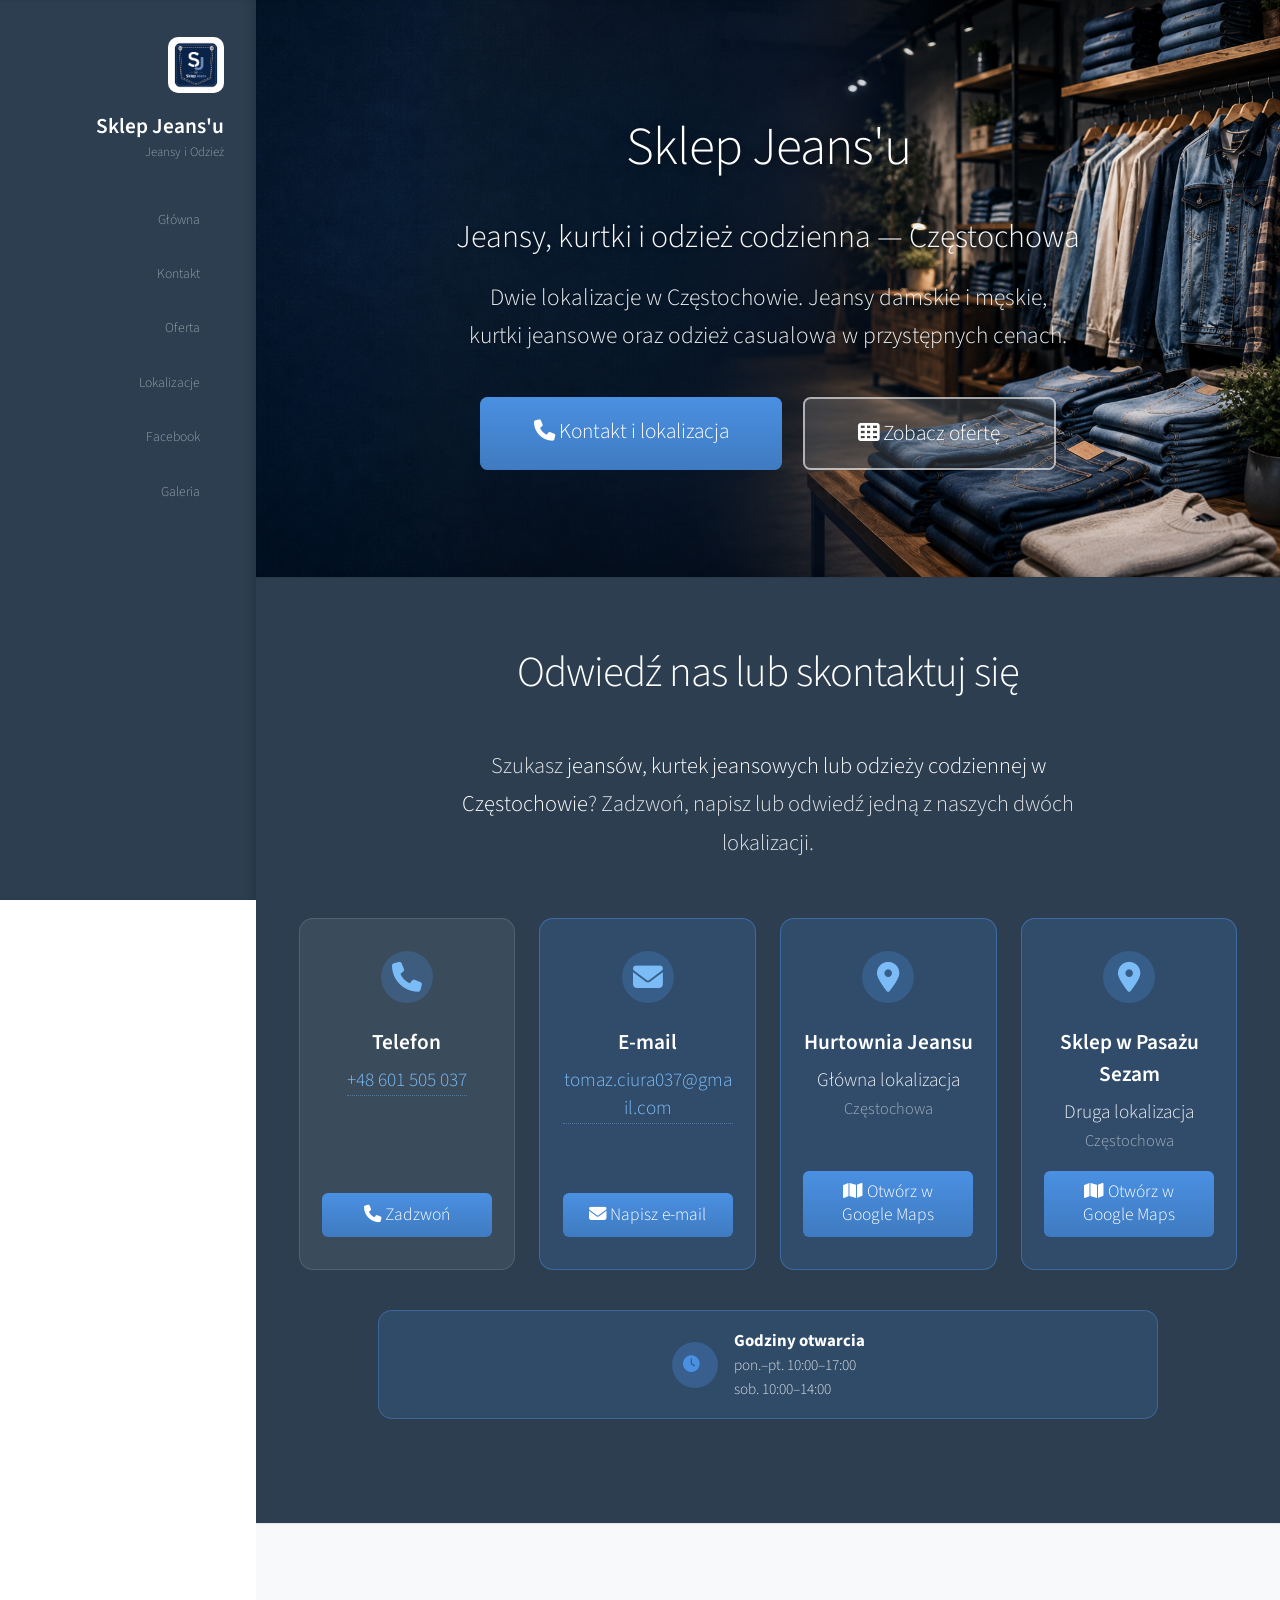
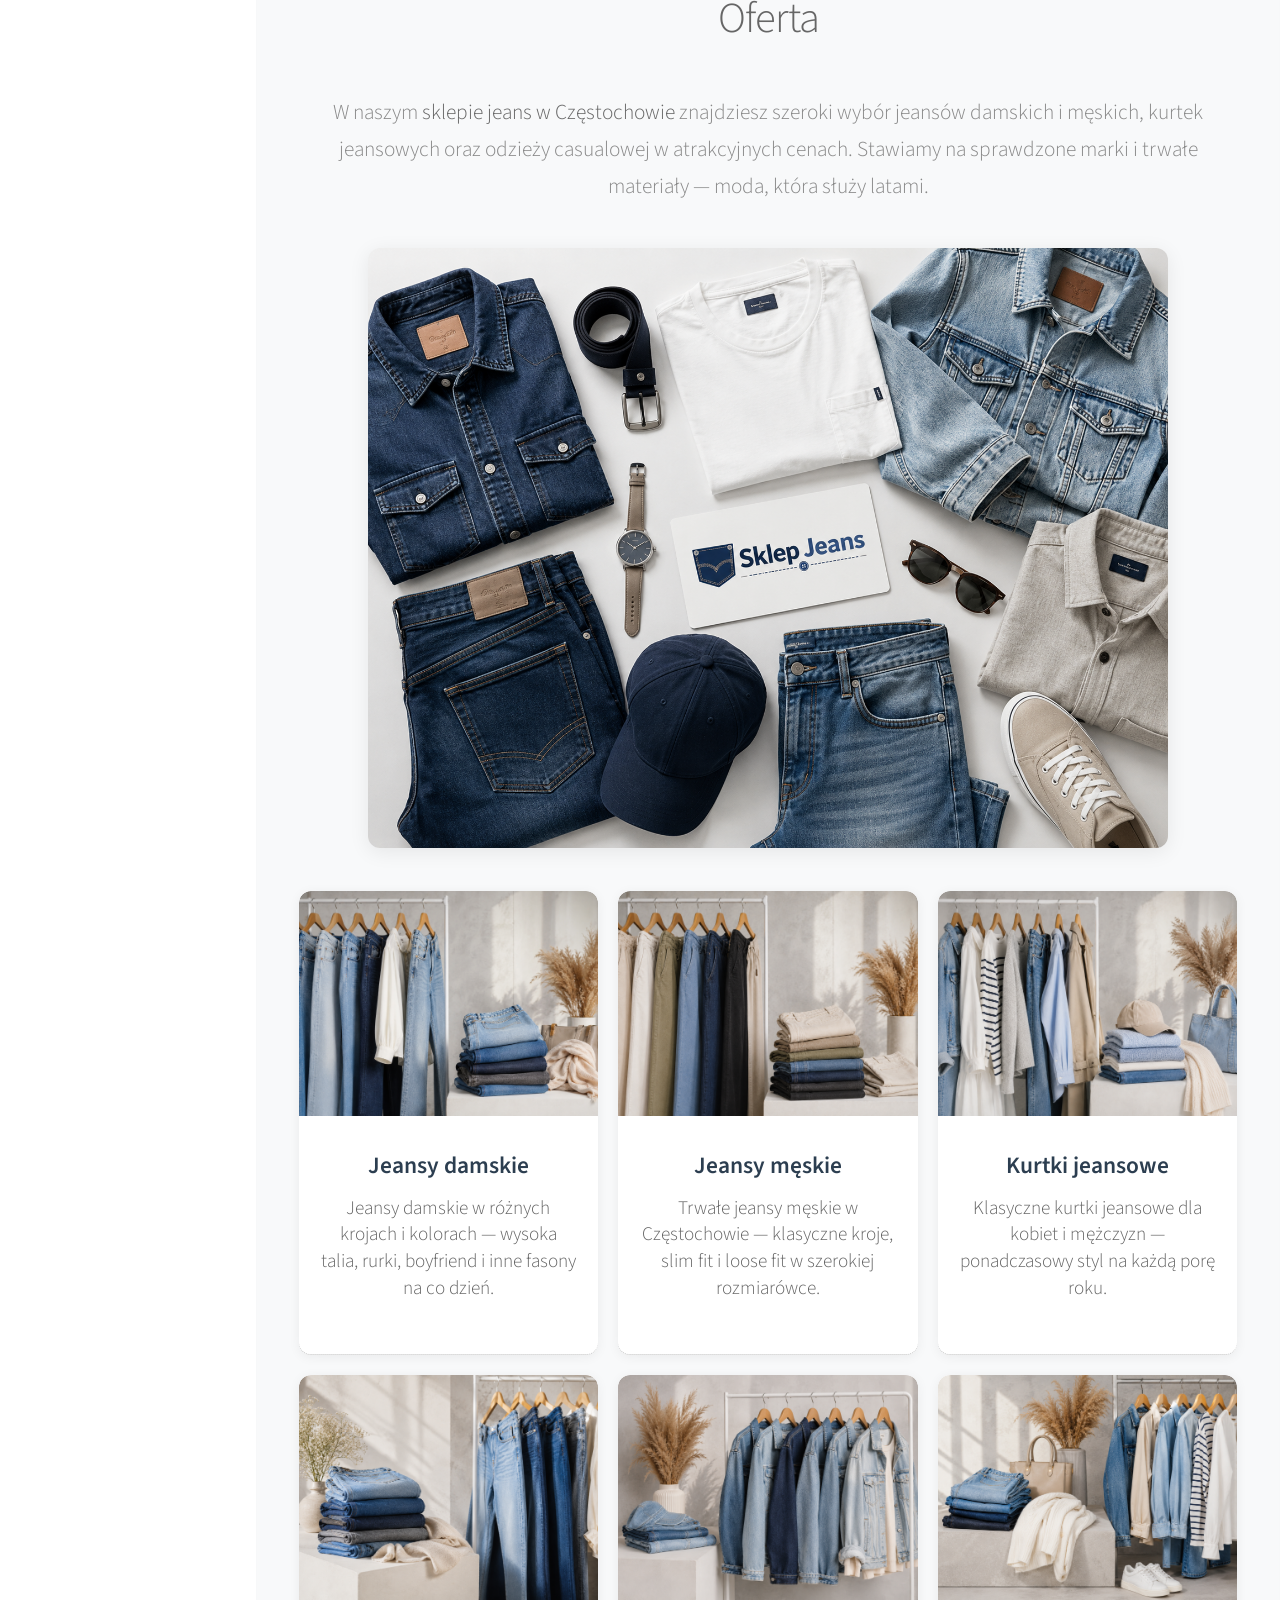
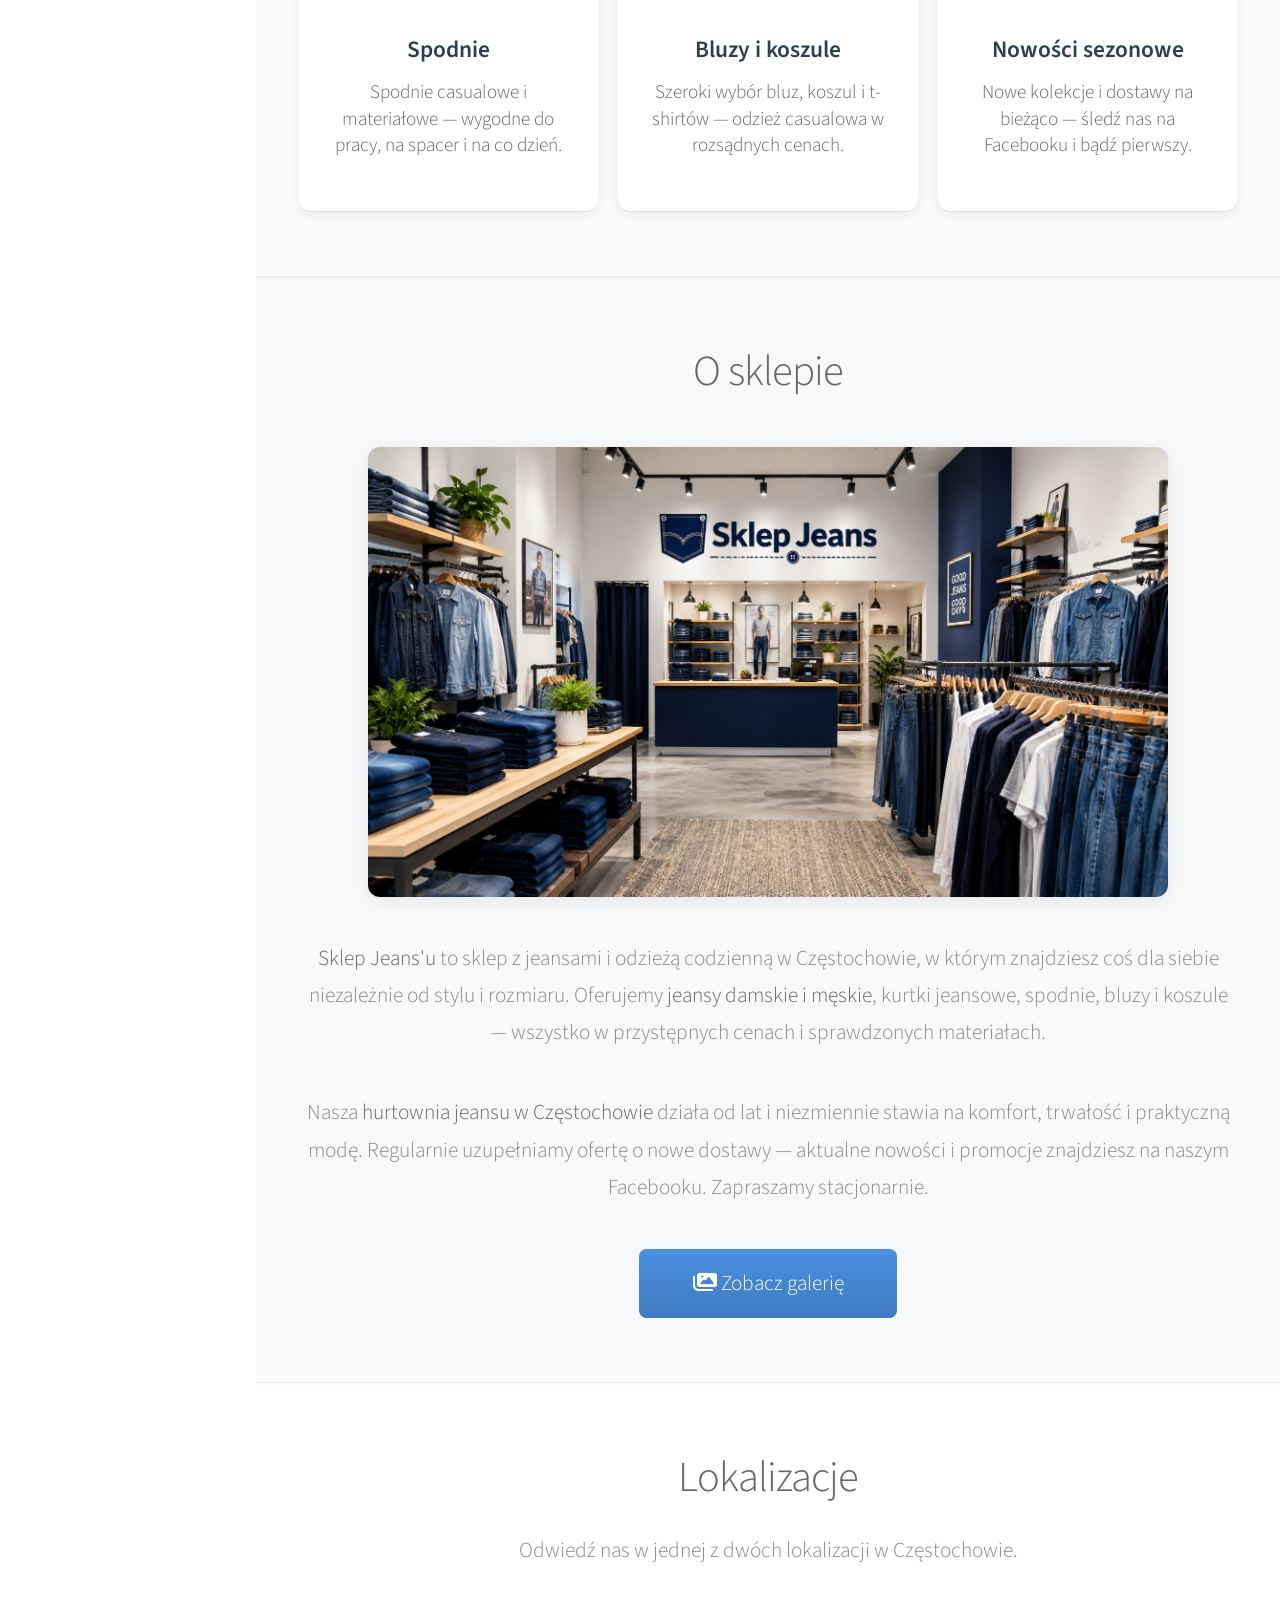
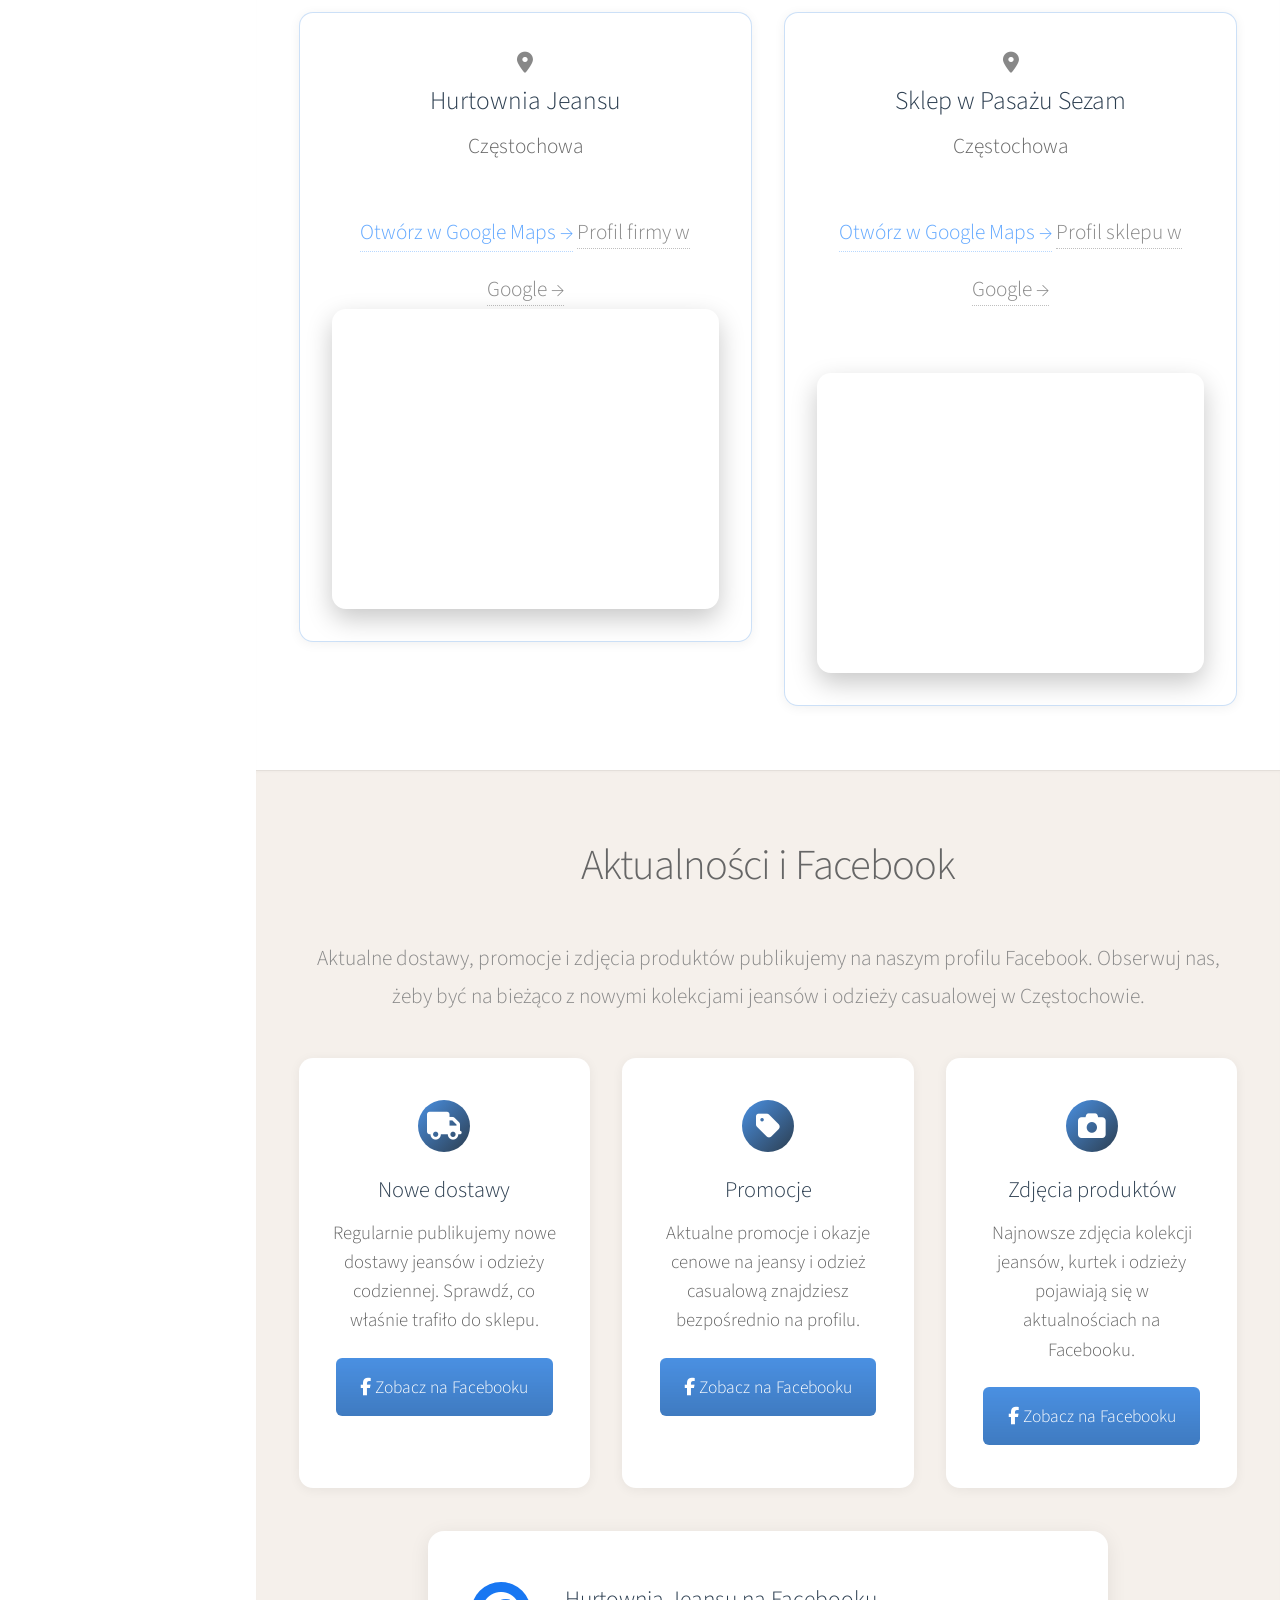
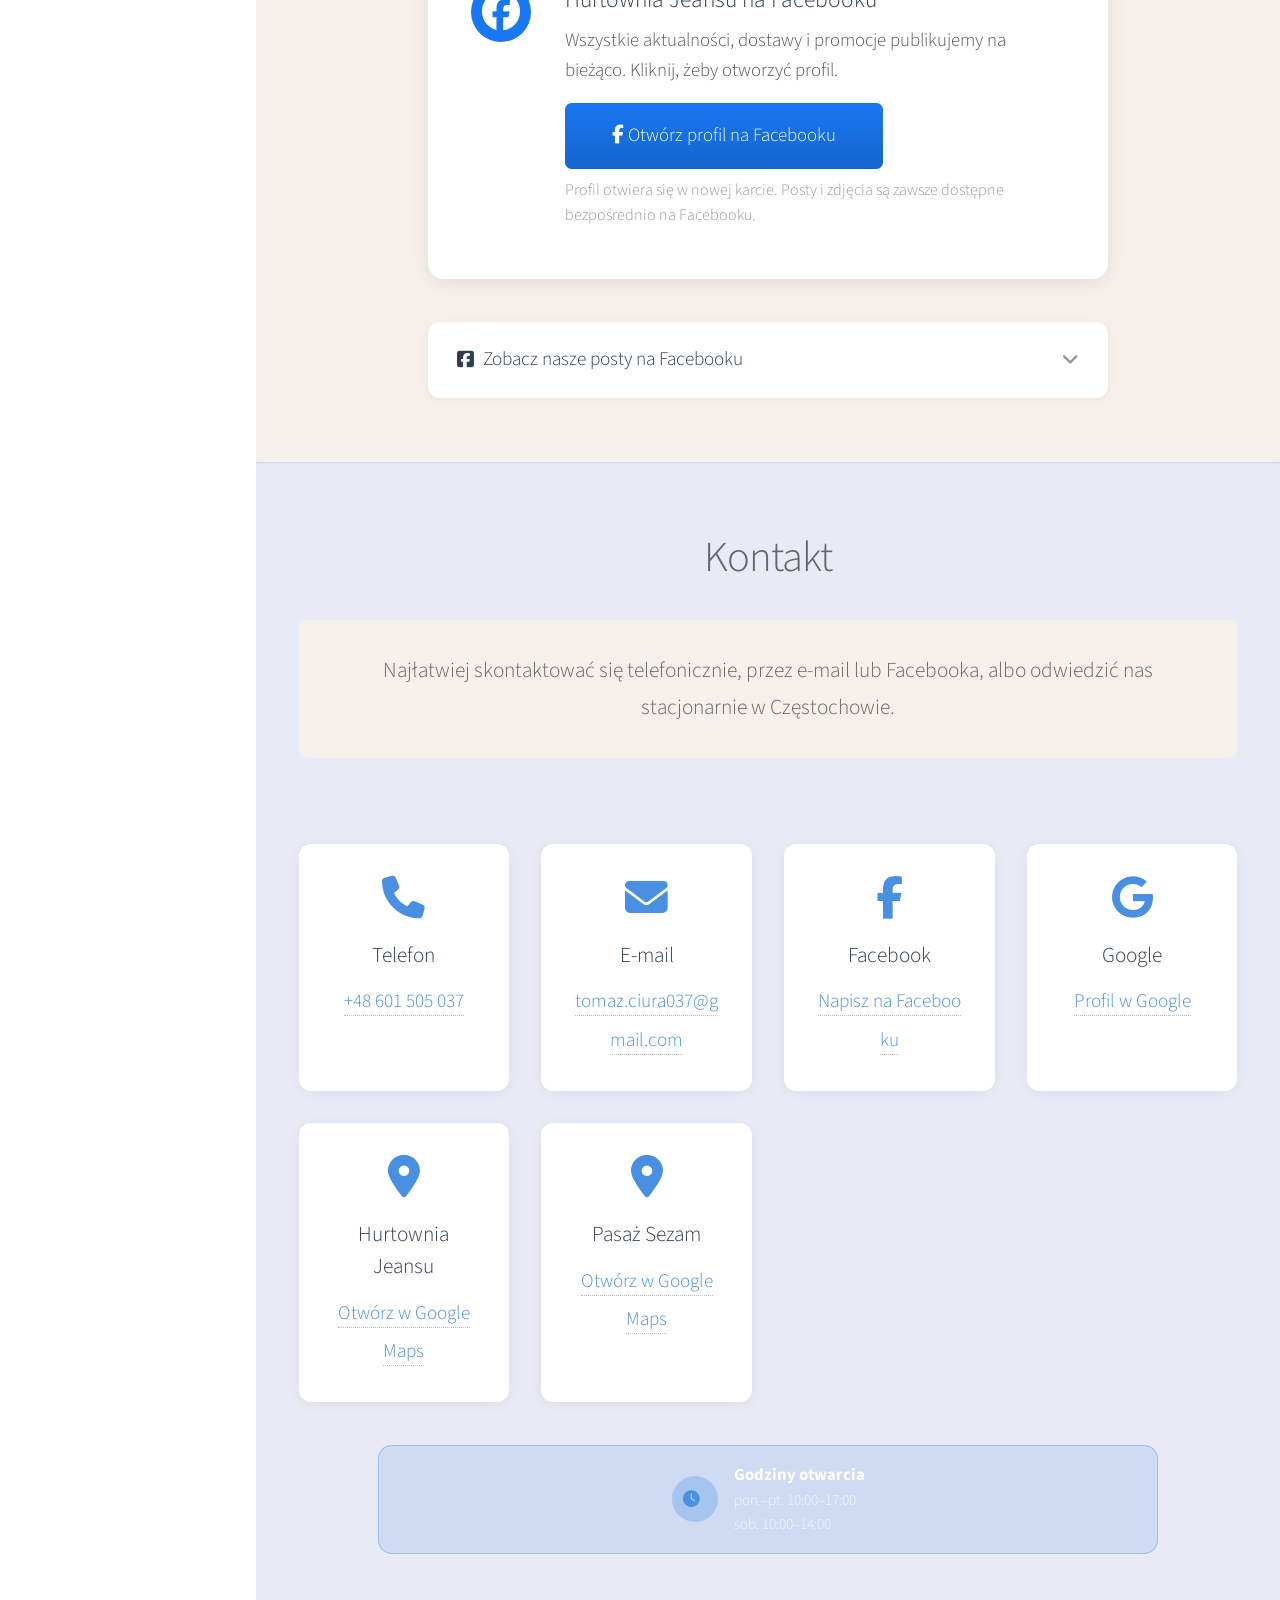
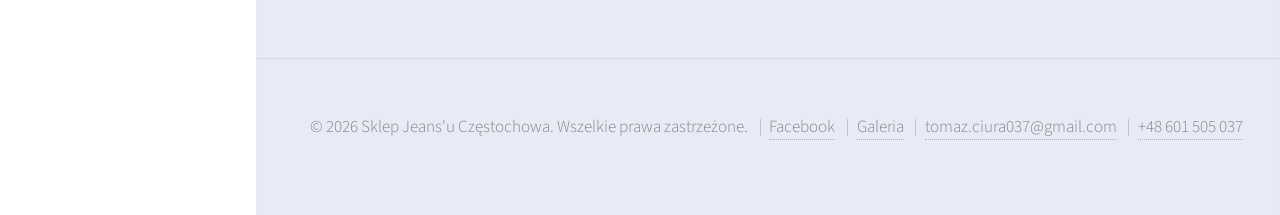
==== commit ba9f7925: "Graphic and links fix" ====
--- a/index.html
+++ b/index.html
@@ -5,6 +5,9 @@
         <title>Sklep Jeans'u Częstochowa - Jeansy, kurtki i odzież codzienna</title>
         <meta name="description" content="Sklep Jeans'u w Częstochowie. Jeansy damskie i męskie, kurtki jeansowe, spodnie, bluzy, koszule i odzież codzienna. Sprawdź lokalizacje i skontaktuj się z nami.">
         <meta name="viewport" content="width=device-width, initial-scale=1, user-scalable=no" />
+
+        <link rel="icon" type="image/png" href="images/logo-emblem.png">
+        <link rel="apple-touch-icon" href="images/logo-emblem.png">
 
         <!-- Canonical -->
         <link rel="canonical" href="https://sklepjeans.pl/" />
@@ -27,8 +30,13 @@
         <meta name="twitter:image" content="https://sklepjeans.pl/images/kolekcja-jeansy.png">
 
         <link rel="stylesheet" href="assets/css/main.css" />
-        <!-- Font Awesome CDN (stable 6.5.1) -->
-        <link rel="stylesheet" href="https://cdnjs.cloudflare.com/ajax/libs/font-awesome/6.5.1/css/all.min.css" integrity="sha512-DTOQO9RWCH3ppGqcWaEA1BIZOC6xxalwEsw9c2QQeAIftl+Vegovlnee1c9QX4TctnWMn13TZye+giMm8e2LwA==" crossorigin="anonymous" referrerpolicy="no-referrer">
+
+        <!-- Font Awesome CDN -->
+        <link rel="stylesheet"
+              href="https://cdnjs.cloudflare.com/ajax/libs/font-awesome/6.5.1/css/all.min.css"
+              integrity="sha512-DTOQO9RWCH3ppGqcWaEA1BIZOC6xxalwEsw9c2QQeAIftl+Vegovlnee1c9QX4TctnWMn13TZye+giMm8e2LwA=="
+              crossorigin="anonymous"
+              referrerpolicy="no-referrer">
 
         <!-- JSON-LD Structured Data -->
         <script type="application/ld+json">
@@ -40,16 +48,37 @@
             "url": "https://sklepjeans.pl/",
             "image": "https://sklepjeans.pl/images/kolekcja-jeansy.png",
             "description": "Sklep Jeans'u w Częstochowie oferuje jeansy damskie i męskie, kurtki jeansowe, spodnie, bluzy, koszule i odzież casualową w przystępnych cenach.",
+            "email": "tomaz.ciura037@gmail.com",
+            "telephone": "+48 601 505 037",
             "address": {
                 "@type": "PostalAddress",
                 "addressLocality": "Częstochowa",
                 "addressCountry": "PL"
             },
+            "openingHoursSpecification": [
+                {
+                    "@type": "OpeningHoursSpecification",
+                    "dayOfWeek": [
+                        "Monday",
+                        "Tuesday",
+                        "Wednesday",
+                        "Thursday",
+                        "Friday"
+                    ],
+                    "opens": "10:00",
+                    "closes": "17:00"
+                },
+                {
+                    "@type": "OpeningHoursSpecification",
+                    "dayOfWeek": "Saturday",
+                    "opens": "10:00",
+                    "closes": "14:00"
+                }
+            ],
             "sameAs": [
                 "https://www.facebook.com/hurtowniajeansu/",
                 "https://share.google/akD8zO9l8JUTnjCDz"
             ],
-            "email": "kontakt@sklepjeans.pl",
             "department": [
                 {
                     "@type": "ClothingStore",
@@ -77,6 +106,7 @@
         }
         </script>
     </head>
+
     <body class="is-preload">
 
         <!-- Sidebar Header -->
@@ -90,15 +120,39 @@
                     <p>Jeansy i Odzież</p>
                 </div>
 
-                <!-- Nav -->
+                <!-- Navigation -->
                 <nav id="nav" aria-label="Nawigacja główna">
                     <ul>
-                        <li><a href="#top"          id="top-link"          ><span class="icon solid fa-home">Główna</span></a></li>
-                        <li><a href="#quick-contact" id="quick-contact-link"><span class="icon solid fa-phone">Kontakt</span></a></li>
-                        <li><a href="#offer"         id="offer-link"        ><span class="icon solid fa-th">Oferta</span></a></li>
-                        <li><a href="#locations"     id="locations-link"    ><span class="icon solid fa-location-dot">Lokalizacje</span></a></li>
-                        <li><a href="#facebook"      id="facebook-link"     ><span class="icon brands fa-facebook-f">Facebook</span></a></li>
-                        <li><a href="gallery.html"                          ><span class="icon solid fa-images">Galeria</span></a></li>
+                        <li>
+                            <a href="#top" id="top-link">
+                                <span class="icon solid fa-home">Główna</span>
+                            </a>
+                        </li>
+                        <li>
+                            <a href="#quick-contact" id="quick-contact-link">
+                                <span class="icon solid fa-phone">Kontakt</span>
+                            </a>
+                        </li>
+                        <li>
+                            <a href="#offer" id="offer-link">
+                                <span class="icon solid fa-th">Oferta</span>
+                            </a>
+                        </li>
+                        <li>
+                            <a href="#locations" id="locations-link">
+                                <span class="icon solid fa-location-dot">Lokalizacje</span>
+                            </a>
+                        </li>
+                        <li>
+                            <a href="#facebook" id="facebook-link">
+                                <span class="icon brands fa-facebook-f">Facebook</span>
+                            </a>
+                        </li>
+                        <li>
+                            <a href="gallery.html">
+                                <span class="icon solid fa-images">Galeria</span>
+                            </a>
+                        </li>
                     </ul>
                 </nav>
             </div>
@@ -106,9 +160,28 @@
             <div class="bottom">
                 <!-- Social Icons -->
                 <ul class="icons">
-                    <li><a href="https://www.facebook.com/hurtowniajeansu/" target="_blank" rel="noopener noreferrer" class="icon brands fa-facebook-f"><span class="label">Facebook Sklep Jeans'u</span></a></li>
-                    <li><a href="https://share.google/akD8zO9l8JUTnjCDz" target="_blank" rel="noopener noreferrer" class="icon brands fa-google"><span class="label">Profil Google Sklep Jeans'u</span></a></li>
-                    <li><a href="mailto:kontakt@sklepjeans.pl" class="icon solid fa-envelope"><span class="label">Email kontakt@sklepjeans.pl</span></a></li>
+                    <li>
+                        <a href="https://www.facebook.com/hurtowniajeansu/"
+                           target="_blank"
+                           rel="noopener noreferrer"
+                           class="icon brands fa-facebook-f">
+                            <span class="label">Facebook Sklep Jeans'u</span>
+                        </a>
+                    </li>
+                    <li>
+                        <a href="https://share.google/akD8zO9l8JUTnjCDz"
+                           target="_blank"
+                           rel="noopener noreferrer"
+                           class="icon brands fa-google">
+                            <span class="label">Profil Google Sklep Jeans'u</span>
+                        </a>
+                    </li>
+                    <li>
+                        <a href="mailto:tomaz.ciura037@gmail.com"
+                           class="icon solid fa-envelope">
+                            <span class="label">Email tomaz.ciura037@gmail.com</span>
+                        </a>
+                    </li>
                 </ul>
             </div>
         </div>
@@ -122,13 +195,18 @@
             <section id="top" class="one dark cover">
                 <div class="container">
                     <header>
-                        <h2 class="alt hero-heading"><strong>Sklep Jeans'u</strong></h2>
-                        <p class="hero-subtitle">Jeansy, kurtki i odzież codzienna — Częstochowa</p>
+                        <h2 class="alt hero-heading">
+                            <strong>Sklep Jeans'u</strong>
+                        </h2>
+                        <p class="hero-subtitle">
+                            Jeansy, kurtki i odzież codzienna — Częstochowa
+                        </p>
                         <p class="hero-text">
                             Dwie lokalizacje w Częstochowie. Jeansy damskie i męskie,<br>
                             kurtki jeansowe oraz odzież casualowa w przystępnych cenach.
                         </p>
                     </header>
+
                     <footer class="hero-actions">
                         <a href="#quick-contact" class="button scrolly">
                             <i class="fas fa-phone" aria-hidden="true"></i> Kontakt i lokalizacja
@@ -148,9 +226,10 @@
                     <header>
                         <h2>Odwiedź nas lub skontaktuj się</h2>
                     </header>
+
                     <p class="quick-contact-intro">
                         Szukasz <strong>jeansów, kurtek jeansowych lub odzieży codziennej w Częstochowie</strong>?
-                        Skontaktuj się z nami albo sprawdź lokalizację sklepu.
+                        Zadzwoń, napisz lub odwiedź jedną z naszych dwóch lokalizacji.
                     </p>
 
                     <div class="quick-contact-grid">
@@ -161,8 +240,10 @@
                                 <i class="fas fa-phone" aria-hidden="true"></i>
                             </div>
                             <h3>Telefon</h3>
-                            <p class="qc-value qc-placeholder">do uzupełnienia</p>
-                            <p class="qc-note">Numer telefonu zostanie wkrótce uzupełniony.</p>
+                            <a href="tel:+48601505037" class="qc-value">+48 601 505 037</a>
+                            <a href="tel:+48601505037" class="button qc-btn">
+                                <i class="fas fa-phone" aria-hidden="true"></i> Zadzwoń
+                            </a>
                         </div>
 
                         <!-- Email -->
@@ -171,9 +252,9 @@
                                 <i class="fas fa-envelope" aria-hidden="true"></i>
                             </div>
                             <h3>E-mail</h3>
-                            <a href="mailto:kontakt@sklepjeans.pl" class="qc-value">kontakt@sklepjeans.pl</a>
-                            <a href="mailto:kontakt@sklepjeans.pl" class="button qc-btn">
-                                Napisz e-mail
+                            <a href="mailto:tomaz.ciura037@gmail.com" class="qc-value">tomaz.ciura037@gmail.com</a>
+                            <a href="mailto:tomaz.ciura037@gmail.com" class="button qc-btn">
+                                <i class="fas fa-envelope" aria-hidden="true"></i> Napisz e-mail
                             </a>
                         </div>
 
@@ -182,53 +263,49 @@
                             <div class="qc-icon">
                                 <i class="fas fa-location-dot" aria-hidden="true"></i>
                             </div>
-                            <h3>Główna lokalizacja</h3>
-                            <p class="qc-value">Hurtownia Jeansu<br><span class="qc-city">Częstochowa</span></p>
+                            <h3>Hurtownia Jeansu</h3>
+                            <p class="qc-value">
+                                Główna lokalizacja<br>
+                                <span class="qc-city">Częstochowa</span>
+                            </p>
                             <a href="https://www.google.com/maps/place/Hurtownia+Jeansu/@50.8270916,19.1143981,17z/data=!3m1!4b1!4m6!3m5!1s0x4710b5e96d8eb21f:0x42c5e5815fc4b1a2!8m2!3d50.8270916!4d19.1169784!16s%2Fg%2F11gjjgtrjj?entry=ttu&g_ep=EgoyMDI2MDUwNi4wIKXMDSoASAFQAw%3D%3D"
-                               target="_blank" rel="noopener noreferrer" class="button qc-btn">
+                               target="_blank"
+                               rel="noopener noreferrer"
+                               class="button qc-btn">
                                 <i class="fas fa-map" aria-hidden="true"></i> Otwórz w Google Maps
                             </a>
                         </div>
 
-                        <!-- Facebook -->
-                        <div class="quick-contact-card">
-                            <div class="qc-icon qc-icon-fb">
-                                <i class="fab fa-facebook-f" aria-hidden="true"></i>
-                            </div>
-                            <h3>Facebook</h3>
-                            <p class="qc-value">Aktualności, nowe dostawy i promocje</p>
-                            <a href="https://www.facebook.com/hurtowniajeansu/"
-                               target="_blank" rel="noopener noreferrer" class="button qc-btn">
-                                <i class="fab fa-facebook-f" aria-hidden="true"></i> Aktualności na Facebooku
-                            </a>
-                        </div>
-
-                    </div>
-
-                    <!-- Embedded Google Map (lazy-loaded, with direct link always visible) -->
-                    <div class="qc-map-wrapper">
-                        <p class="qc-map-label">
-                            <i class="fas fa-map-marker-alt" aria-hidden="true"></i>
-                            Hurtownia Jeansu — Częstochowa
-                            <a href="https://www.google.com/maps/place/Hurtownia+Jeansu/@50.8270916,19.1143981,17z/data=!3m1!4b1!4m6!3m5!1s0x4710b5e96d8eb21f:0x42c5e5815fc4b1a2!8m2!3d50.8270916!4d19.1169784!16s%2Fg%2F11gjjgtrjj?entry=ttu&g_ep=EgoyMDI2MDUwNi4wIKXMDSoASAFQAw%3D%3D"
-                               target="_blank" rel="noopener noreferrer" class="qc-map-direct-link">
-                                Otwórz w Google Maps &rarr;
-                            </a>
-                        </p>
-                        <div class="qc-map-frame">
-                            <iframe
-                                title="Mapa lokalizacji Hurtownia Jeansu Częstochowa"
-                                src="https://www.google.com/maps/embed?pb=!1m18!1m12!1m3!1d2480.6879!2d19.1143981!3d50.8270916!2m3!1f0!2f0!3f0!3m2!1i1024!2i768!4f13.1!3m3!1m2!1s0x4710b5e96d8eb21f%3A0x42c5e5815fc4b1a2!2sHurtownia%20Jeansu!5e0!3m2!1spl!2spl!4v1715431200000"
-                                width="100%"
-                                height="320"
-                                style="border:0;"
-                                allowfullscreen=""
-                                loading="lazy"
-                                referrerpolicy="no-referrer-when-downgrade">
-                            </iframe>
-                        </div>
-                    </div>
-
+                        <!-- Second location -->
+                        <div class="quick-contact-card contact-primary-card">
+                            <div class="qc-icon">
+                                <i class="fas fa-location-dot" aria-hidden="true"></i>
+                            </div>
+                            <h3>Sklep w Pasażu Sezam</h3>
+                            <p class="qc-value">
+                                Druga lokalizacja<br>
+                                <span class="qc-city">Częstochowa</span>
+                            </p>
+                            <a href="https://maps.app.goo.gl/L9MAArUFNyQHT8ze9"
+                               target="_blank"
+                               rel="noopener noreferrer"
+                               class="button qc-btn">
+                                <i class="fas fa-map" aria-hidden="true"></i> Otwórz w Google Maps
+                            </a>
+                        </div>
+
+                    </div>
+
+                    <div class="opening-hours-highlight">
+                        <div class="opening-hours-icon">
+                            <i class="fas fa-clock" aria-hidden="true"></i>
+                        </div>
+                        <div class="opening-hours-text">
+                            <strong>Godziny otwarcia</strong>
+                            <span>pon.–pt. 10:00–17:00</span>
+                            <span>sob. 10:00–14:00</span>
+                        </div>
+                    </div>
                 </div>
             </section>
 
@@ -240,18 +317,26 @@
                     <header>
                         <h2>Oferta</h2>
                     </header>
-                    <p>W naszym <strong>sklepie jeans w Częstochowie</strong> znajdziesz szeroki wybór jeansów damskich i męskich, kurtek jeansowych oraz odzieży casualowej w atrakcyjnych cenach. Stawiamy na sprawdzone marki i trwałe materiały — moda, która służy latami.</p>
-
-                    <!-- Featured image -->
+
+                    <p>
+                        W naszym <strong>sklepie jeans w Częstochowie</strong> znajdziesz szeroki wybór jeansów damskich
+                        i męskich, kurtek jeansowych oraz odzieży casualowej w atrakcyjnych cenach. Stawiamy na
+                        sprawdzone marki i trwałe materiały — moda, która służy latami.
+                    </p>
+
                     <div class="offer-featured-image">
-                        <img src="images/kolekcja-jeansy.png" alt="Kolekcja jeansów damskich i męskich oraz odzieży casualowej — Sklep Jeans'u Częstochowa" loading="lazy">
+                        <img src="images/kolekcja-jeansy.png"
+                             alt="Kolekcja jeansów damskich i męskich oraz odzieży casualowej — Sklep Jeans'u Częstochowa"
+                             loading="lazy">
                     </div>
 
                     <div class="row">
                         <div class="col-4 col-12-mobile">
                             <a href="oferta/jeansy-damskie.html" class="item product-card product-card-link">
                                 <div class="product-card-image">
-                                    <img src="images/categories/jeansy-damskie-01.png" alt="Jeansy damskie Sklep Jeans'u" loading="lazy">
+                                    <img src="images/categories/jeansy-damskie-01.png"
+                                         alt="Jeansy damskie Sklep Jeans'u"
+                                         loading="lazy">
                                 </div>
                                 <div class="product-card-content">
                                     <h3>Jeansy damskie</h3>
@@ -259,10 +344,13 @@
                                 </div>
                             </a>
                         </div>
+
                         <div class="col-4 col-12-mobile">
                             <a href="oferta/jeansy-meskie.html" class="item product-card product-card-link">
                                 <div class="product-card-image">
-                                    <img src="images/categories/jeansy-meskie-01.png" alt="Jeansy męskie Sklep Jeans'u" loading="lazy">
+                                    <img src="images/categories/jeansy-meskie-01.png"
+                                         alt="Jeansy męskie Sklep Jeans'u"
+                                         loading="lazy">
                                 </div>
                                 <div class="product-card-content">
                                     <h3>Jeansy męskie</h3>
@@ -270,10 +358,13 @@
                                 </div>
                             </a>
                         </div>
+
                         <div class="col-4 col-12-mobile">
                             <a href="oferta/kurtki-jeansowe.html" class="item product-card product-card-link">
                                 <div class="product-card-image">
-                                    <img src="images/categories/kurtki-jeansowe-01.png" alt="Kurtki jeansowe Sklep Jeans'u" loading="lazy">
+                                    <img src="images/categories/kurtki-jeansowe-01.png"
+                                         alt="Kurtki jeansowe Sklep Jeans'u"
+                                         loading="lazy">
                                 </div>
                                 <div class="product-card-content">
                                     <h3>Kurtki jeansowe</h3>
@@ -281,10 +372,13 @@
                                 </div>
                             </a>
                         </div>
+
                         <div class="col-4 col-12-mobile">
                             <a href="oferta/spodnie.html" class="item product-card product-card-link">
                                 <div class="product-card-image">
-                                    <img src="images/categories/spodnie-01.png" alt="Spodnie Sklep Jeans'u" loading="lazy">
+                                    <img src="images/categories/spodnie-01.png"
+                                         alt="Spodnie Sklep Jeans'u"
+                                         loading="lazy">
                                 </div>
                                 <div class="product-card-content">
                                     <h3>Spodnie</h3>
@@ -292,10 +386,13 @@
                                 </div>
                             </a>
                         </div>
+
                         <div class="col-4 col-12-mobile">
                             <a href="oferta/bluzy-koszule.html" class="item product-card product-card-link">
                                 <div class="product-card-image">
-                                    <img src="images/categories/bluzy-koszule-01.png" alt="Bluzy i koszule Sklep Jeans'u" loading="lazy">
+                                    <img src="images/categories/bluzy-koszule-01.png"
+                                         alt="Bluzy i koszule Sklep Jeans'u"
+                                         loading="lazy">
                                 </div>
                                 <div class="product-card-content">
                                     <h3>Bluzy i koszule</h3>
@@ -303,14 +400,17 @@
                                 </div>
                             </a>
                         </div>
+
                         <div class="col-4 col-12-mobile">
                             <a href="oferta/nowosci-sezonowe.html" class="item product-card product-card-link">
                                 <div class="product-card-image">
-                                    <img src="images/categories/nowosci-sezonowe-01.png" alt="Nowości sezonowe Sklep Jeans'u" loading="lazy">
+                                    <img src="images/categories/nowosci-sezonowe-01.png"
+                                         alt="Nowości sezonowe Sklep Jeans'u"
+                                         loading="lazy">
                                 </div>
                                 <div class="product-card-content">
                                     <h3>Nowości sezonowe</h3>
-                                    <p>Nowe kolekcje i dostawy na bieżąco — śledź nas na Facebooku i bądź pierwszy!</p>
+                                    <p>Nowe kolekcje i dostawy na bieżąco — śledź nas na Facebooku i bądź pierwszy.</p>
                                 </div>
                             </a>
                         </div>
@@ -328,11 +428,24 @@
                     </header>
 
                     <div class="about-image">
-                        <img src="images/wnetrze-sklepu.png" alt="Wnętrze sklepu Sklep Jeans'u w Częstochowie — stoisko z jeansami i odzieżą" loading="lazy">
-                    </div>
-
-                    <p><strong>Sklep Jeans'u</strong> to sklep z jeansami i odzieżą codzienną w Częstochowie, w którym znajdziesz coś dla siebie niezależnie od stylu i rozmiaru. Oferujemy <strong>jeansy damskie i męskie</strong>, kurtki jeansowe, spodnie, bluzy i koszule — wszystko w przystępnych cenach i sprawdzonych materiałach.</p>
-                    <p>Nasza <strong>hurtownia jeansu w Częstochowie</strong> działa od lat i niezmiennie stawia na komfort, trwałość i praktyczną modę. Regularnie uzupełniamy ofertę o nowe dostawy — aktualne nowości i promocje znajdziesz na naszym Facebooku. Zapraszamy stacjonarnie!</p>
+                        <img src="images/wnetrze-sklepu.png"
+                             alt="Wnętrze sklepu Sklep Jeans'u w Częstochowie — stoisko z jeansami i odzieżą"
+                             loading="lazy">
+                    </div>
+
+                    <p>
+                        <strong>Sklep Jeans'u</strong> to sklep z jeansami i odzieżą codzienną w Częstochowie,
+                        w którym znajdziesz coś dla siebie niezależnie od stylu i rozmiaru. Oferujemy
+                        <strong>jeansy damskie i męskie</strong>, kurtki jeansowe, spodnie, bluzy i koszule —
+                        wszystko w przystępnych cenach i sprawdzonych materiałach.
+                    </p>
+
+                    <p>
+                        Nasza <strong>hurtownia jeansu w Częstochowie</strong> działa od lat i niezmiennie stawia
+                        na komfort, trwałość i praktyczną modę. Regularnie uzupełniamy ofertę o nowe dostawy —
+                        aktualne nowości i promocje znajdziesz na naszym Facebooku. Zapraszamy stacjonarnie.
+                    </p>
+
                     <a href="gallery.html" class="button">
                         <i class="fas fa-images" aria-hidden="true"></i> Zobacz galerię
                     </a>
@@ -342,37 +455,82 @@
             <!-- ========================================
                  5. LOCATIONS
                  ======================================== -->
-            <section id="locations" class="three">
+            <section id="locations" class="locations-section">
                 <div class="container">
                     <header>
                         <h2>Lokalizacje</h2>
+                        <p>Odwiedź nas w jednej z dwóch lokalizacji w Częstochowie.</p>
                     </header>
-                    <p>Zapraszamy do odwiedzenia naszych sklepów stacjonarnych w Częstochowie. <strong>Hurtownia Jeansu</strong> to nasza główna lokalizacja z pełnym asortymentem jeansów i odzieży. Drugi punkt znajdziesz w <strong>Pasażu Sezam</strong> w centrum miasta.</p>
 
                     <div class="location-grid">
-                        <div class="location-card">
-                            <h3><i class="fas fa-location-dot" aria-hidden="true"></i> Hurtownia Jeansu</h3>
-                            <p>Główna lokalizacja sklepu i hurtowni jeansów w Częstochowie — pełny asortyment odzieży casualowej.</p>
-                            <a href="https://www.google.com/maps/place/Hurtownia+Jeansu/@50.8270916,19.1143981,17z/data=!3m1!4b1!4m6!3m5!1s0x4710b5e96d8eb21f:0x42c5e5815fc4b1a2!8m2!3d50.8270916!4d19.1169784!16s%2Fg%2F11gjjgtrjj?entry=ttu&g_ep=EgoyMDI2MDUwNi4wIKXMDSoASAFQAw%3D%3D"
-                               target="_blank" rel="noopener noreferrer" class="button">
-                                <i class="fas fa-map" aria-hidden="true"></i> Otwórz w Google Maps
-                            </a>
-                        </div>
-                        <div class="location-card">
-                            <h3><i class="fas fa-location-dot" aria-hidden="true"></i> Sklep w Pasażu Sezam</h3>
-                            <p>Drugi punkt sprzedaży jeansów i odzieży w Częstochowie — Pasaż Sezam, wygodna lokalizacja w centrum.</p>
-                            <a href="https://www.google.com/maps/place/SEZAM+Pasa%C5%BC+G%C5%82%C3%B3wny/@50.7831369,19.1372866,17z/data=!3m1!4b1!4m6!3m5!1s0x4710b5d0f27906e1:0x9b9553e849333471!8m2!3d50.7831369!4d19.1398669!16s%2Fg%2F11fp3jzx3q?entry=ttu&g_ep=EgoyMDI2MDUwNi4wIKXMDSoASAFQAw%3D%3D"
-                               target="_blank" rel="noopener noreferrer" class="button">
-                                <i class="fas fa-map" aria-hidden="true"></i> Otwórz w Google Maps
-                            </a>
-                        </div>
-                    </div>
-
-                    <footer>
-                        <a href="https://share.google/akD8zO9l8JUTnjCDz" target="_blank" rel="noopener noreferrer" class="button">
-                            <i class="fab fa-google" aria-hidden="true"></i> Profil firmy w Google
-                        </a>
-                    </footer>
+                        <article class="location-card">
+                            <div class="location-icon">
+                                <i class="fas fa-location-dot" aria-hidden="true"></i>
+                            </div>
+
+                            <h3>Hurtownia Jeansu</h3>
+                            <p>Częstochowa</p>
+
+                            <div class="location-actions">
+                                <a href="https://www.google.com/maps/place/Hurtownia+Jeansu/@50.8270916,19.1143981,17z/data=!3m1!4b1!4m6!3m5!1s0x4710b5e96d8eb21f:0x42c5e5815fc4b1a2!8m2!3d50.8270916!4d19.1169784!16s%2Fg%2F11gjjgtrjj?entry=ttu"
+                                target="_blank"
+                                rel="noopener noreferrer"
+                                class="location-link">
+                                    Otwórz w Google Maps →
+                                </a>
+
+                                <a href="https://share.google/akD8zO9l8JUTnjCDz"
+                                target="_blank"
+                                rel="noopener noreferrer"
+                                class="location-profile-link">
+                                    Profil firmy w Google →
+                                </a>
+                            </div>
+
+                            <div class="location-map">
+                                <iframe
+                                    title="Mapa - Hurtownia Jeansu"
+                                    src="https://www.google.com/maps?q=Hurtownia%20Jeansu%20Cz%C4%99stochowa&output=embed"
+                                    loading="lazy"
+                                    referrerpolicy="no-referrer-when-downgrade">
+                                </iframe>
+                            </div>
+                        </article>
+
+                        <article class="location-card">
+                            <div class="location-icon">
+                                <i class="fas fa-location-dot" aria-hidden="true"></i>
+                            </div>
+
+                            <h3>Sklep w Pasażu Sezam</h3>
+                            <p>Częstochowa</p>
+
+                            <div class="location-actions">
+                                <a href="https://maps.app.goo.gl/L9MAArUFNyQHT8ze9"
+                                target="_blank"
+                                rel="noopener noreferrer"
+                                class="location-link">
+                                    Otwórz w Google Maps →
+                                </a>
+
+                                <a href="https://share.google/F4jaNhWRgIw6gRedY"
+                                target="_blank"
+                                rel="noopener noreferrer"
+                                class="location-profile-link">
+                                    Profil sklepu w Google →
+                                </a>
+                            </div>
+
+                            <div class="location-map">
+                                <iframe
+                                    title="Mapa - Sklep w Pasażu Sezam"
+                                    src="https://www.google.com/maps?q=Sklep%20Jeans%27u%20Pasa%C5%BC%20Sezam%20Cz%C4%99stochowa&output=embed"
+                                    loading="lazy"
+                                    referrerpolicy="no-referrer-when-downgrade">
+                                </iframe>
+                            </div>
+                        </article>
+                    </div>
                 </div>
             </section>
 
@@ -384,18 +542,24 @@
                     <header>
                         <h2>Aktualności i Facebook</h2>
                     </header>
-                    <p>Aktualne dostawy, promocje i zdjęcia produktów publikujemy na naszym profilu Facebook. Obserwuj nas, żeby być pierwszym na bieżąco z nowymi kolekcjami jeansów i odzieży casualowej w Częstochowie.</p>
-
-                    <!-- Static news cards — always visible, no external dependency -->
+
+                    <p>
+                        Aktualne dostawy, promocje i zdjęcia produktów publikujemy na naszym profilu Facebook.
+                        Obserwuj nas, żeby być na bieżąco z nowymi kolekcjami jeansów i odzieży casualowej
+                        w Częstochowie.
+                    </p>
+
                     <div class="news-card-grid">
-
                         <div class="news-card">
                             <div class="news-card-icon">
                                 <i class="fas fa-truck" aria-hidden="true"></i>
                             </div>
                             <h3>Nowe dostawy</h3>
                             <p>Regularnie publikujemy nowe dostawy jeansów i odzieży codziennej. Sprawdź, co właśnie trafiło do sklepu.</p>
-                            <a href="https://www.facebook.com/hurtowniajeansu/" target="_blank" rel="noopener noreferrer" class="button news-card-btn">
+                            <a href="https://www.facebook.com/hurtowniajeansu/"
+                               target="_blank"
+                               rel="noopener noreferrer"
+                               class="button news-card-btn">
                                 <i class="fab fa-facebook-f" aria-hidden="true"></i> Zobacz na Facebooku
                             </a>
                         </div>
@@ -406,7 +570,10 @@
                             </div>
                             <h3>Promocje</h3>
                             <p>Aktualne promocje i okazje cenowe na jeansy i odzież casualową znajdziesz bezpośrednio na profilu.</p>
-                            <a href="https://www.facebook.com/hurtowniajeansu/" target="_blank" rel="noopener noreferrer" class="button news-card-btn">
+                            <a href="https://www.facebook.com/hurtowniajeansu/"
+                               target="_blank"
+                               rel="noopener noreferrer"
+                               class="button news-card-btn">
                                 <i class="fab fa-facebook-f" aria-hidden="true"></i> Zobacz na Facebooku
                             </a>
                         </div>
@@ -417,14 +584,15 @@
                             </div>
                             <h3>Zdjęcia produktów</h3>
                             <p>Najnowsze zdjęcia kolekcji jeansów, kurtek i odzieży pojawiają się w aktualnościach na Facebooku.</p>
-                            <a href="https://www.facebook.com/hurtowniajeansu/" target="_blank" rel="noopener noreferrer" class="button news-card-btn">
+                            <a href="https://www.facebook.com/hurtowniajeansu/"
+                               target="_blank"
+                               rel="noopener noreferrer"
+                               class="button news-card-btn">
                                 <i class="fab fa-facebook-f" aria-hidden="true"></i> Zobacz na Facebooku
                             </a>
                         </div>
-
-                    </div>
-
-                    <!-- Primary Facebook CTA card — always works, no iframe needed -->
+                    </div>
+
                     <div class="facebook-static-card">
                         <div class="facebook-static-card-inner">
                             <div class="fsc-icon">
@@ -432,8 +600,11 @@
                             </div>
                             <div class="fsc-content">
                                 <h3>Hurtownia Jeansu na Facebooku</h3>
-                                <p>Wszystkie aktualności, dostawy i promocje publikujemy na bieżąco. Kliknij, żeby otworzyć profil — posty są zawsze aktualne.</p>
-                                <a href="https://www.facebook.com/hurtowniajeansu/" target="_blank" rel="noopener noreferrer" class="button fsc-btn">
+                                <p>Wszystkie aktualności, dostawy i promocje publikujemy na bieżąco. Kliknij, żeby otworzyć profil.</p>
+                                <a href="https://www.facebook.com/hurtowniajeansu/"
+                                   target="_blank"
+                                   rel="noopener noreferrer"
+                                   class="button fsc-btn">
                                     <i class="fab fa-facebook-f" aria-hidden="true"></i> Otwórz profil na Facebooku
                                 </a>
                                 <p class="fsc-note">Profil otwiera się w nowej karcie. Posty i zdjęcia są zawsze dostępne bezpośrednio na Facebooku.</p>
@@ -441,14 +612,18 @@
                         </div>
                     </div>
 
-                    <!-- Optional Facebook Page Plugin iframe (de-emphasized, loads in background) -->
                     <details class="facebook-embed-toggle">
                         <summary>
                             <i class="fab fa-facebook-square" aria-hidden="true"></i>
-                            Pokaż osadzony feed Facebooka (opcjonalnie)
+                            Zobacz nasze posty na Facebooku
                         </summary>
+
                         <div class="facebook-embed-inner">
-                            <p class="facebook-embed-note">Widget Facebooka ładuje się z zewnętrznych serwerów Meta — może nie działać przy blokadach reklam lub ustawieniach prywatności przeglądarki.</p>
+                            <p class="facebook-embed-note">
+                                Widget Facebooka ładuje się z zewnętrznych serwerów Meta. Może nie działać przy blokadach reklam
+                                lub ustawieniach prywatności przeglądarki.
+                            </p>
+
                             <div class="facebook-iframe-wrapper">
                                 <iframe
                                     title="Feed Facebooka — Hurtownia Jeansu"
@@ -464,7 +639,6 @@
                             </div>
                         </div>
                     </details>
-
                 </div>
             </section>
 
@@ -478,59 +652,94 @@
                     </header>
 
                     <div class="contact-highlight">
-                        <p><strong>Najłatwiej skontaktować się przez e-mail lub Facebooka, albo odwiedzić nas stacjonarnie w Częstochowie.</strong></p>
+                        <p>
+                            <strong>Najłatwiej skontaktować się telefonicznie, przez e-mail lub Facebooka, albo odwiedzić nas stacjonarnie w Częstochowie.</strong>
+                        </p>
                     </div>
 
                     <div class="contact-card-grid">
+                        <div class="contact-card">
+                            <i class="fas fa-phone" aria-hidden="true"></i>
+                            <h3>Telefon</h3>
+                            <a href="tel:+48601505037">+48 601 505 037</a>
+                        </div>
+
                         <div class="contact-card">
                             <i class="fas fa-envelope" aria-hidden="true"></i>
                             <h3>E-mail</h3>
-                            <a href="mailto:kontakt@sklepjeans.pl">kontakt@sklepjeans.pl</a>
-                        </div>
-                        <div class="contact-card">
-                            <i class="fas fa-phone" aria-hidden="true"></i>
-                            <h3>Telefon</h3>
-                            <p><em>do uzupełnienia</em></p>
-                        </div>
+                            <a href="mailto:tomaz.ciura037@gmail.com">tomaz.ciura037@gmail.com</a>
+                        </div>
+
                         <div class="contact-card">
                             <i class="fab fa-facebook-f" aria-hidden="true"></i>
                             <h3>Facebook</h3>
-                            <a href="https://www.facebook.com/hurtowniajeansu/" target="_blank" rel="noopener noreferrer">Napisz na Facebooku</a>
-                        </div>
+                            <a href="https://www.facebook.com/hurtowniajeansu/"
+                               target="_blank"
+                               rel="noopener noreferrer">
+                                Napisz na Facebooku
+                            </a>
+                        </div>
+
                         <div class="contact-card">
                             <i class="fab fa-google" aria-hidden="true"></i>
                             <h3>Google</h3>
-                            <a href="https://share.google/akD8zO9l8JUTnjCDz" target="_blank" rel="noopener noreferrer">Profil w Google</a>
-                        </div>
+                            <a href="https://share.google/akD8zO9l8JUTnjCDz"
+                               target="_blank"
+                               rel="noopener noreferrer">
+                                Profil w Google
+                            </a>
+                        </div>
+
                         <div class="contact-card">
                             <i class="fas fa-location-dot" aria-hidden="true"></i>
                             <h3>Hurtownia Jeansu</h3>
                             <a href="https://www.google.com/maps/place/Hurtownia+Jeansu/@50.8270916,19.1143981,17z/data=!3m1!4b1!4m6!3m5!1s0x4710b5e96d8eb21f:0x42c5e5815fc4b1a2!8m2!3d50.8270916!4d19.1169784!16s%2Fg%2F11gjjgtrjj?entry=ttu&g_ep=EgoyMDI2MDUwNi4wIKXMDSoASAFQAw%3D%3D"
-                               target="_blank" rel="noopener noreferrer">Otwórz w Google Maps</a>
-                        </div>
+                               target="_blank"
+                               rel="noopener noreferrer">
+                                Otwórz w Google Maps
+                            </a>
+                        </div>
+
                         <div class="contact-card">
                             <i class="fas fa-location-dot" aria-hidden="true"></i>
                             <h3>Pasaż Sezam</h3>
-                            <a href="https://www.google.com/maps/place/SEZAM+Pasa%C5%BC+G%C5%82%C3%B3wny/@50.7831369,19.1372866,17z/data=!3m1!4b1!4m6!3m5!1s0x4710b5d0f27906e1:0x9b9553e849333471!8m2!3d50.7831369!4d19.1398669!16s%2Fg%2F11fp3jzx3q?entry=ttu&g_ep=EgoyMDI2MDUwNi4wIKXMDSoASAFQAw%3D%3D"
-                               target="_blank" rel="noopener noreferrer">Otwórz w Google Maps</a>
-                        </div>
-                    </div>
-
-                    <div class="opening-hours">
-                        <p><strong>Godziny otwarcia:</strong> <em>do uzupełnienia</em></p>
+                            <a href="https://maps.app.goo.gl/L9MAArUFNyQHT8ze9"
+                               target="_blank"
+                               rel="noopener noreferrer">
+                                Otwórz w Google Maps
+                            </a>
+                        </div>
+                    </div>
+
+                    <div class="opening-hours-highlight">
+                        <div class="opening-hours-icon">
+                            <i class="fas fa-clock" aria-hidden="true"></i>
+                        </div>
+                        <div class="opening-hours-text">
+                            <strong>Godziny otwarcia</strong>
+                            <span>pon.–pt. 10:00–17:00</span>
+                            <span>sob. 10:00–14:00</span>
+                        </div>
                     </div>
                 </div>
             </section>
 
-        </div><!-- end #main -->
+        </div>
 
         <!-- Footer -->
         <div id="footer">
             <ul class="copyright">
                 <li>&copy; 2026 Sklep Jeans'u Częstochowa. Wszelkie prawa zastrzeżone.</li>
-                <li><a href="https://www.facebook.com/hurtowniajeansu/" target="_blank" rel="noopener noreferrer">Facebook</a></li>
+                <li>
+                    <a href="https://www.facebook.com/hurtowniajeansu/"
+                       target="_blank"
+                       rel="noopener noreferrer">
+                        Facebook
+                    </a>
+                </li>
                 <li><a href="gallery.html">Galeria</a></li>
-                <li><a href="mailto:kontakt@sklepjeans.pl">kontakt@sklepjeans.pl</a></li>
+                <li><a href="mailto:tomaz.ciura037@gmail.com">tomaz.ciura037@gmail.com</a></li>
+                <li><a href="tel:+48601505037">+48 601 505 037</a></li>
             </ul>
         </div>
 
@@ -544,4 +753,4 @@
         <script src="assets/js/main.js"></script>
 
     </body>
-</html>
+</html>
--- a/assets/css/main.css
+++ b/assets/css/main.css
@@ -2266,7 +2266,7 @@
 			background-color: #2C3E50;
 			background-image:
 				linear-gradient(90deg, rgba(12, 31, 52, 0.88) 0%, rgba(12, 31, 52, 0.58) 45%, rgba(12, 31, 52, 0.15) 100%),
-				url("../images/hero-background-clean.png");
+				url("../images/hero-banner.png");
 			background-size: cover;
 			background-position: center center;
 		}
@@ -3052,10 +3052,11 @@
 
 	.quick-contact-grid {
 		display: grid;
-		grid-template-columns: repeat(auto-fit, minmax(220px, 1fr));
+		grid-template-columns: repeat(4, minmax(190px, 1fr));
 		gap: 1.5em;
-		max-width: 960px;
+		max-width: 1120px;
 		margin: 0 auto 2.5em;
+		align-items: stretch;
 	}
 
 	.quick-contact-card {
@@ -3692,4 +3693,291 @@
 			height: 44px;
 		}
 
-	}+	}/* Quick contact cards layout fix */
+.quick-contact-grid {
+    display: grid;
+    grid-template-columns: repeat(4, minmax(190px, 1fr));
+    gap: 1.5rem;
+    max-width: 1180px;
+    margin: 0 auto 2.5rem;
+    align-items: stretch;
+}
+
+.quick-contact-card {
+    display: flex;
+    flex-direction: column;
+    align-items: center;
+    justify-content: flex-start;
+
+    min-height: 300px;
+    padding: 2rem 1.4rem;
+    text-align: center;
+}
+
+.quick-contact-card .qc-value {
+    margin-bottom: 1rem;
+    line-height: 1.45;
+}
+
+.quick-contact-card .qc-note {
+    margin-bottom: 1rem;
+    line-height: 1.45;
+}
+
+.quick-contact-card .qc-btn,
+.quick-contact-card .button {
+    margin-top: auto;
+    width: 100%;
+    max-width: 260px;
+    text-align: center;
+    white-space: normal;
+    line-height: 1.3;
+    padding-left: 1rem;
+    padding-right: 1rem;
+}
+
+.quick-contact-card a.qc-value {
+    word-break: break-word;
+}
+
+.opening-hours-highlight {
+    max-width: 860px;
+    margin: 0 auto 2.5rem;
+    padding: 1rem 1.5rem;
+    border-radius: 12px;
+    background: rgba(74, 144, 226, 0.14);
+    border: 1px solid rgba(74, 144, 226, 0.35);
+    color: #ffffff;
+    text-align: center;
+    font-size: 1.05rem;
+}
+
+.opening-hours-highlight i {
+    color: #4A90E2;
+    margin-right: 0.4rem;
+}
+
+/* Locations layout fix */
+.location-grid {
+    display: grid;
+    grid-template-columns: repeat(2, minmax(280px, 1fr));
+    gap: 2rem;
+    max-width: 980px;
+    margin: 2rem auto 0;
+    align-items: stretch;
+}
+
+.location-card {
+    display: flex;
+    flex-direction: column;
+    align-items: center;
+
+    padding: 2rem;
+    text-align: center;
+    border-radius: 14px;
+    background: rgba(255, 255, 255, 0.06);
+    border: 1px solid rgba(74, 144, 226, 0.28);
+}
+
+.location-card h3 {
+    margin-bottom: 0.5rem;
+}
+
+.location-link {
+    display: inline-block;
+    margin: 1rem 0 1.2rem;
+    color: #62a8ff;
+    text-decoration: none;
+    border-bottom: 1px dotted rgba(98, 168, 255, 0.45);
+}
+
+.location-map {
+    width: 100%;
+    max-width: 420px;
+    margin-top: auto;
+    border-radius: 14px;
+    overflow: hidden;
+    background: rgba(255,255,255,0.08);
+    box-shadow: 0 10px 26px rgba(0,0,0,0.22);
+}
+
+.location-map iframe {
+    display: block;
+    width: 100%;
+    height: 300px;
+    border: 0;
+}
+
+/* =========================================================
+   FINAL OVERRIDES - Sklep Jeans'u
+   ========================================================= */
+
+/* 1. Hero background: pure image, no gradient */
+#main > section.one {
+    background-color: #102236;
+    background-image: url("../../images/hero-banner.png") !important;
+    background-size: cover !important;
+    background-position: center center !important;
+    background-repeat: no-repeat !important;
+}
+
+/* 2. Quick contact cards: equal height and aligned buttons */
+.quick-contact-grid {
+    display: grid !important;
+    grid-template-columns: repeat(4, minmax(190px, 1fr)) !important;
+    gap: 1.5rem !important;
+    max-width: 1180px !important;
+    margin: 0 auto 2.5rem !important;
+    align-items: stretch !important;
+}
+
+.quick-contact-card {
+    display: flex !important;
+    flex-direction: column !important;
+    align-items: center !important;
+    justify-content: flex-start !important;
+    min-height: 310px !important;
+    padding: 2rem 1.4rem !important;
+    text-align: center !important;
+}
+
+.quick-contact-card .qc-value {
+    margin-bottom: 1rem !important;
+    line-height: 1.45 !important;
+}
+
+.quick-contact-card .qc-btn,
+.quick-contact-card .button {
+    margin-top: auto !important;
+    width: 100% !important;
+    max-width: 260px !important;
+    text-align: center !important;
+    white-space: normal !important;
+    line-height: 1.3 !important;
+    padding-left: 1rem !important;
+    padding-right: 1rem !important;
+}
+
+.quick-contact-card a.qc-value {
+    word-break: break-word !important;
+}
+
+/* 3. Opening hours highlight */
+.opening-hours-highlight {
+    max-width: 780px;
+    margin: 0 auto 2.5rem;
+    padding: 1.15rem 1.6rem;
+    border-radius: 14px;
+    background: rgba(74, 144, 226, 0.16);
+    border: 1px solid rgba(74, 144, 226, 0.4);
+    color: #ffffff;
+    display: flex;
+    justify-content: center;
+    align-items: center;
+    gap: 1rem;
+    text-align: left;
+}
+
+.opening-hours-icon {
+    width: 46px;
+    height: 46px;
+    border-radius: 50%;
+    background: rgba(74, 144, 226, 0.3);
+    color: #7bbcf7;
+    display: flex;
+    align-items: center;
+    justify-content: center;
+    flex: 0 0 46px;
+}
+
+.opening-hours-text {
+    display: flex;
+    flex-direction: column;
+    gap: 0.2rem;
+    line-height: 1.35;
+}
+
+.opening-hours-text strong {
+    color: #ffffff;
+    font-weight: 700;
+}
+
+.opening-hours-text span {
+    color: rgba(255,255,255,0.82);
+    font-size: 0.95rem;
+}
+
+.opening-hours {
+    margin-top: 2rem;
+    padding: 1.4rem 1.8rem;
+    border-radius: 12px;
+    background: rgba(74, 144, 226, 0.12);
+    border: 1px solid rgba(74, 144, 226, 0.25);
+    text-align: center;
+}
+
+.opening-hours h3 {
+    margin-bottom: 0.6rem;
+    color: #2C3E50;
+}
+
+.opening-hours p {
+    margin: 0;
+}
+
+@media screen and (max-width: 736px) {
+    .quick-contact-grid,
+    .location-grid {
+        grid-template-columns: 1fr !important;
+    }
+
+    .quick-contact-card,
+    .location-card {
+        min-height: auto !important;
+    }
+
+    .opening-hours-highlight {
+        flex-direction: column;
+        text-align: center;
+    }
+
+    .location-actions {
+        min-height: auto !important;
+    }
+
+    .location-map {
+        height: 260px !important;
+    }
+
+    .location-map iframe {
+        height: 260px !important;
+    }
+}
+
+/* 5. Responsive fixes */
+@media screen and (max-width: 1200px) {
+    .quick-contact-grid {
+        grid-template-columns: repeat(2, minmax(220px, 1fr)) !important;
+        max-width: 760px !important;
+    }
+}
+
+@media screen and (max-width: 736px) {
+    .quick-contact-grid,
+    .location-grid {
+        grid-template-columns: 1fr !important;
+    }
+
+    .quick-contact-card {
+        min-height: auto !important;
+    }
+
+    .opening-hours-highlight {
+        flex-direction: column;
+        text-align: center;
+    }
+
+    .location-map iframe {
+        height: 260px !important;
+    }
+}
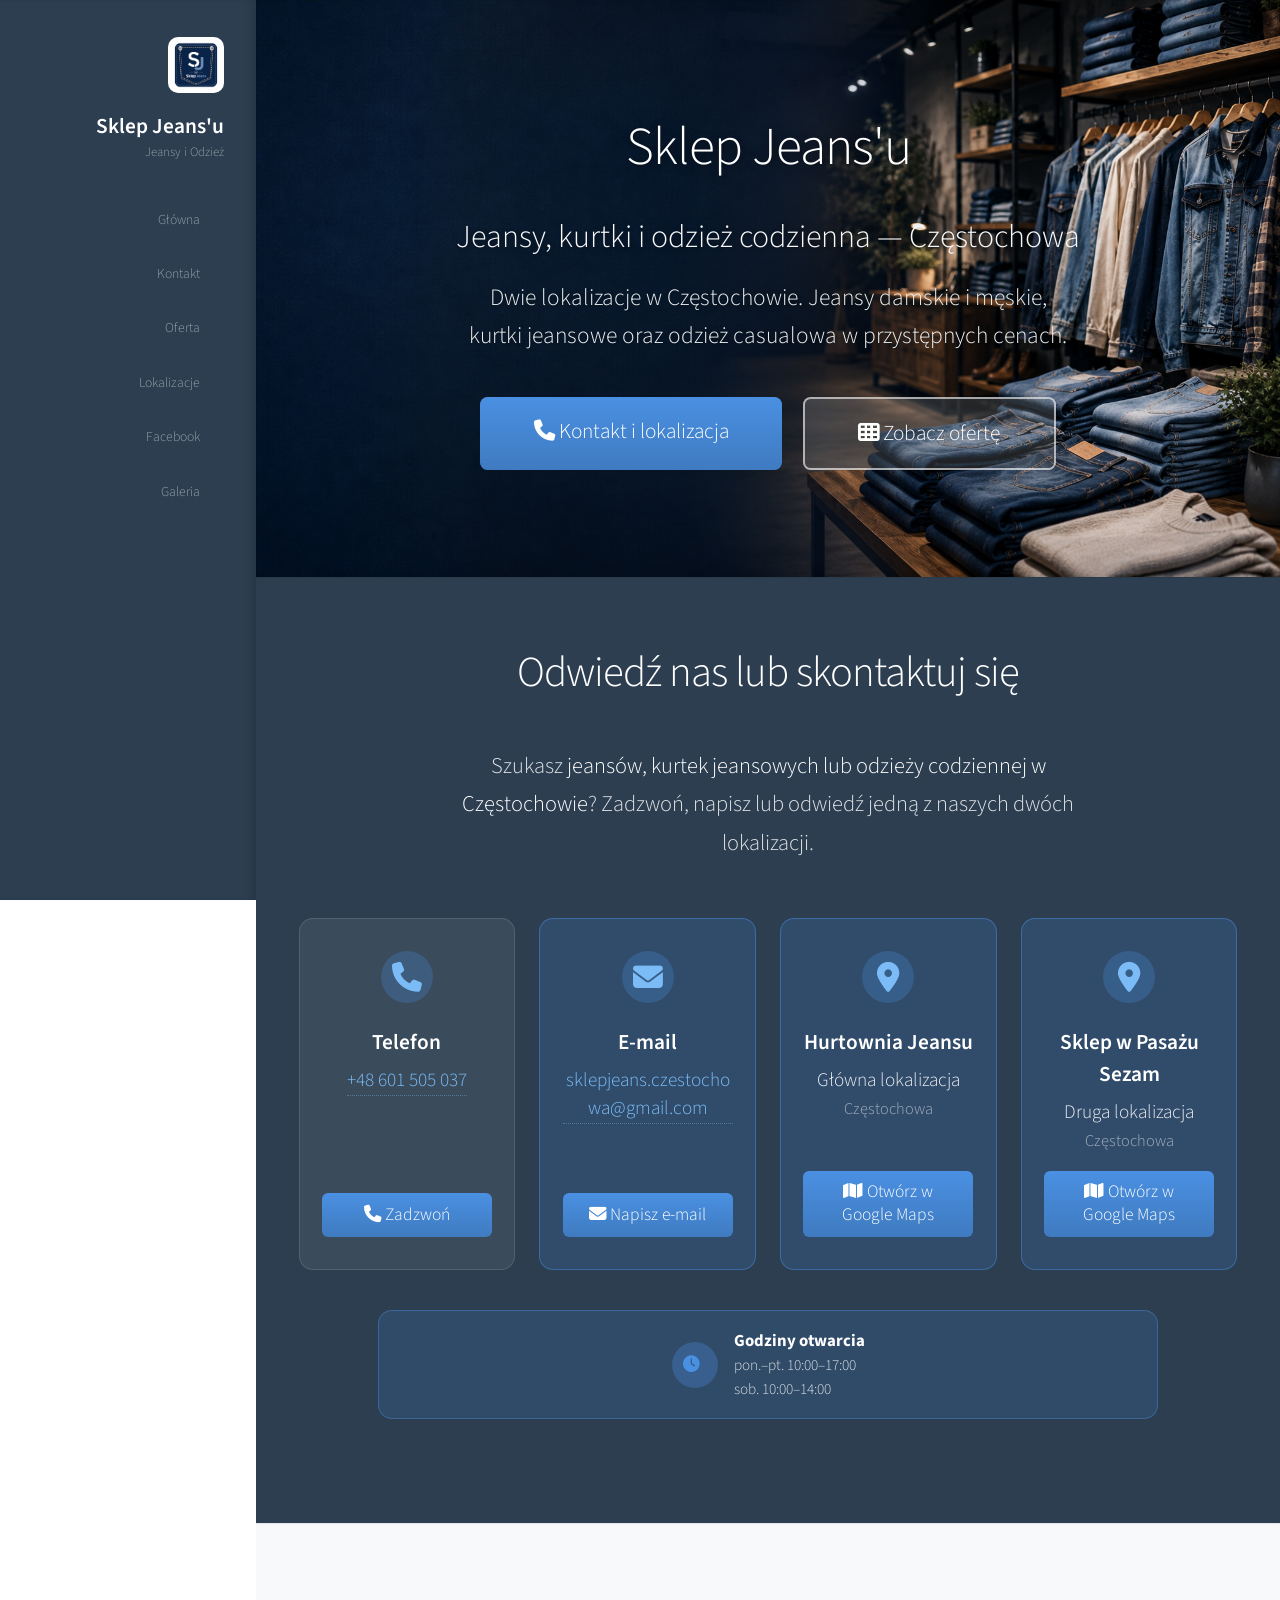
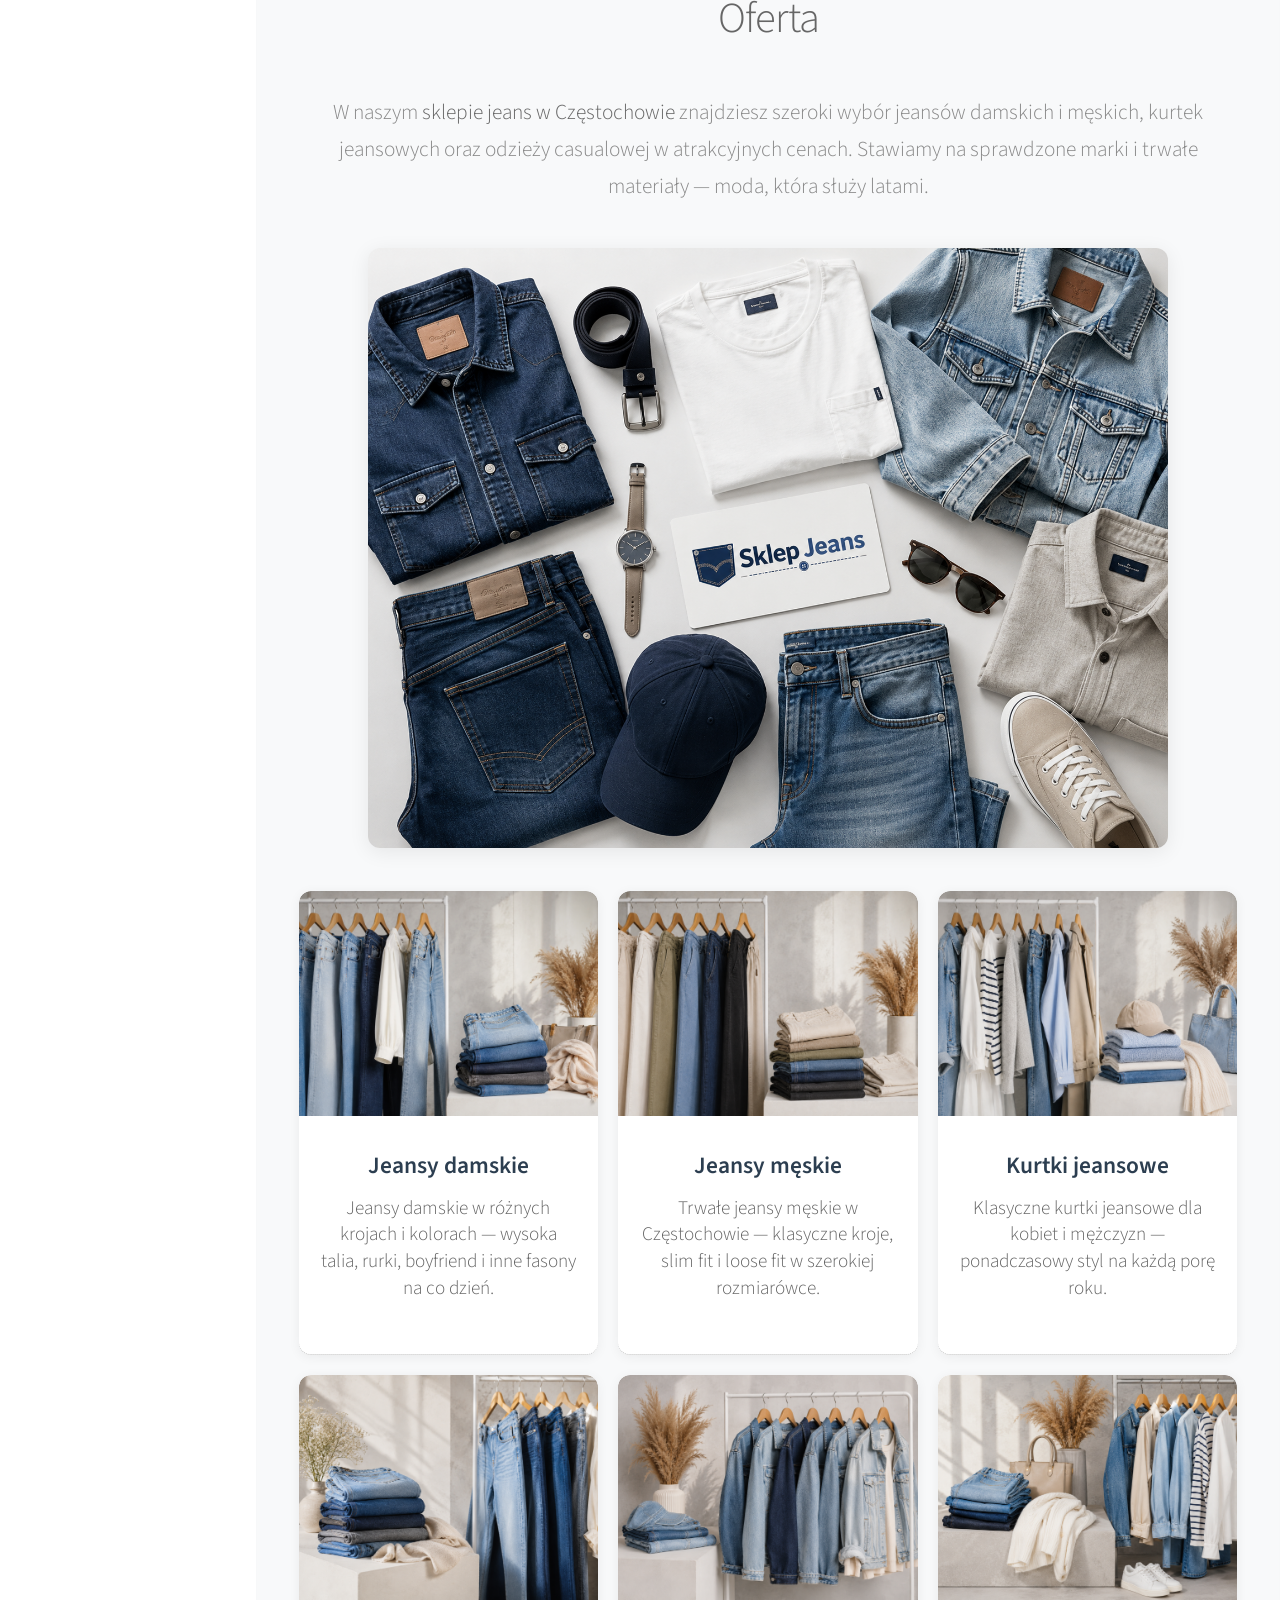
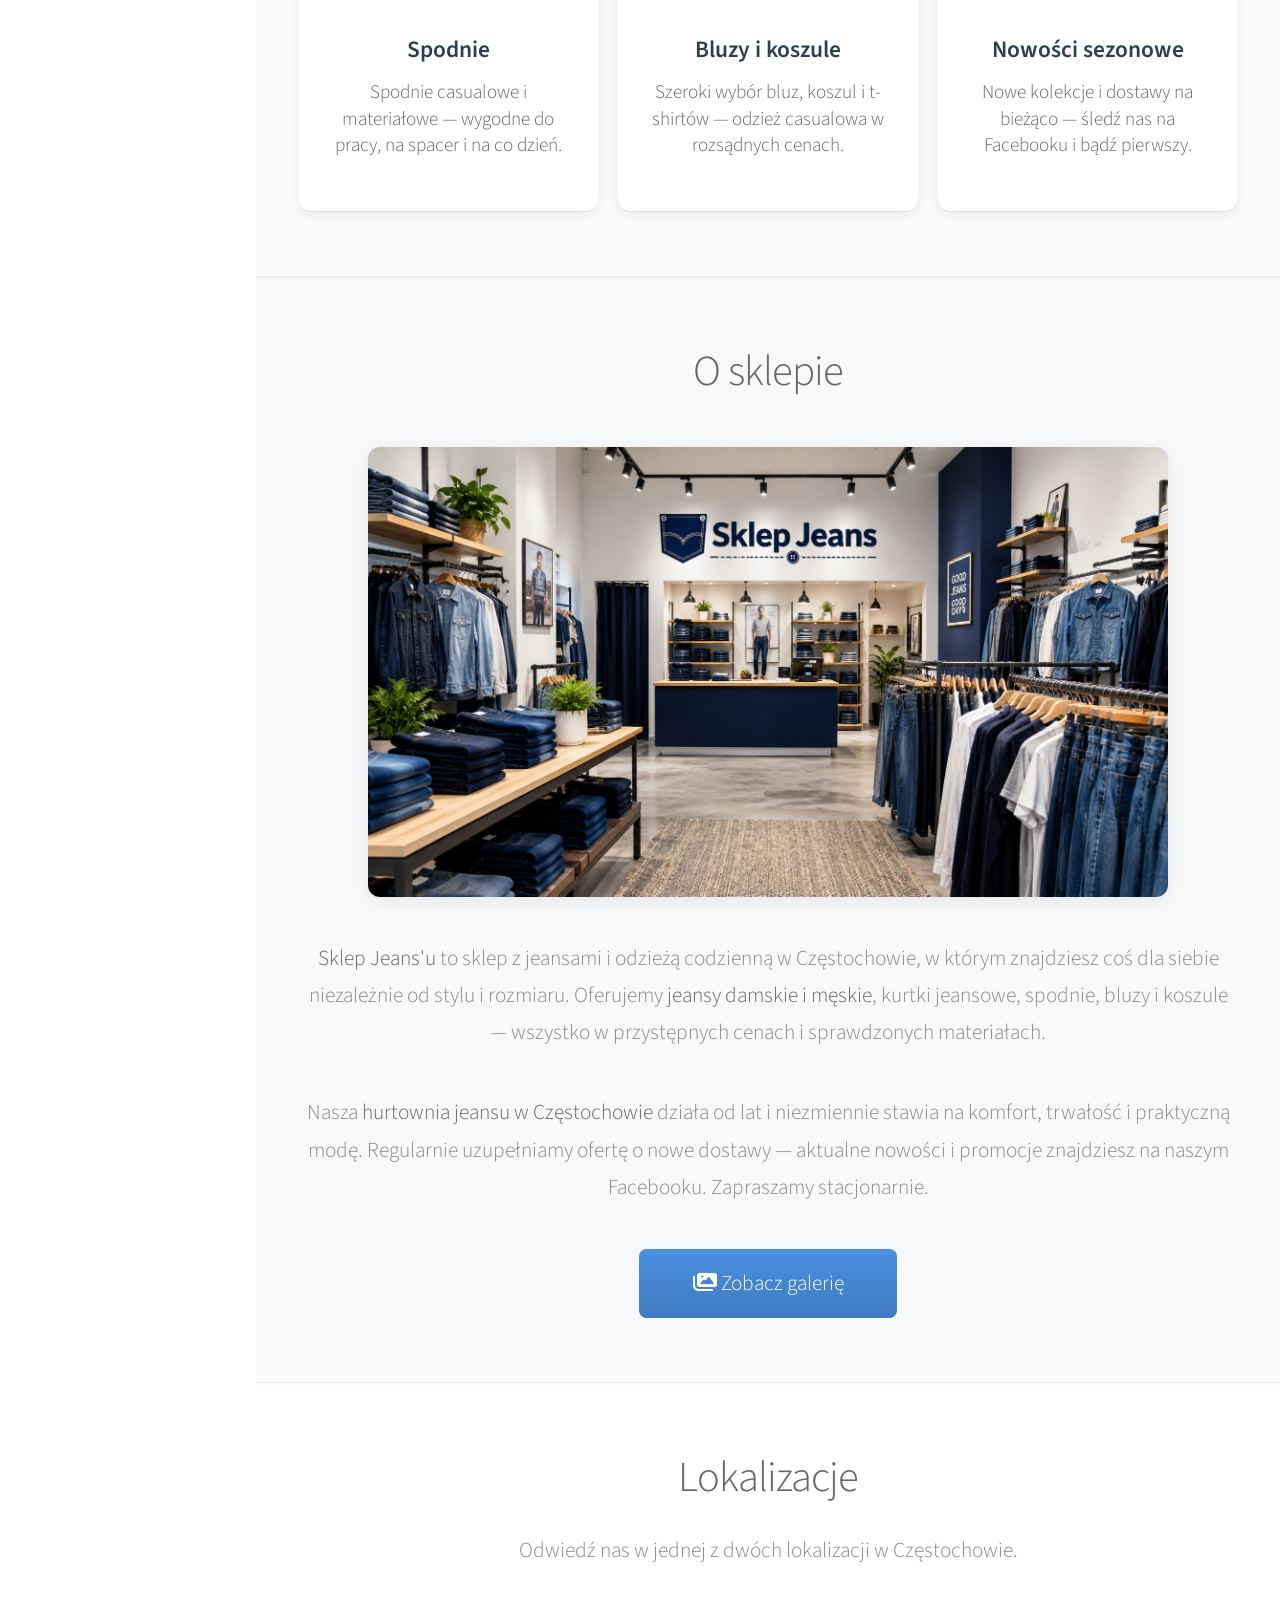
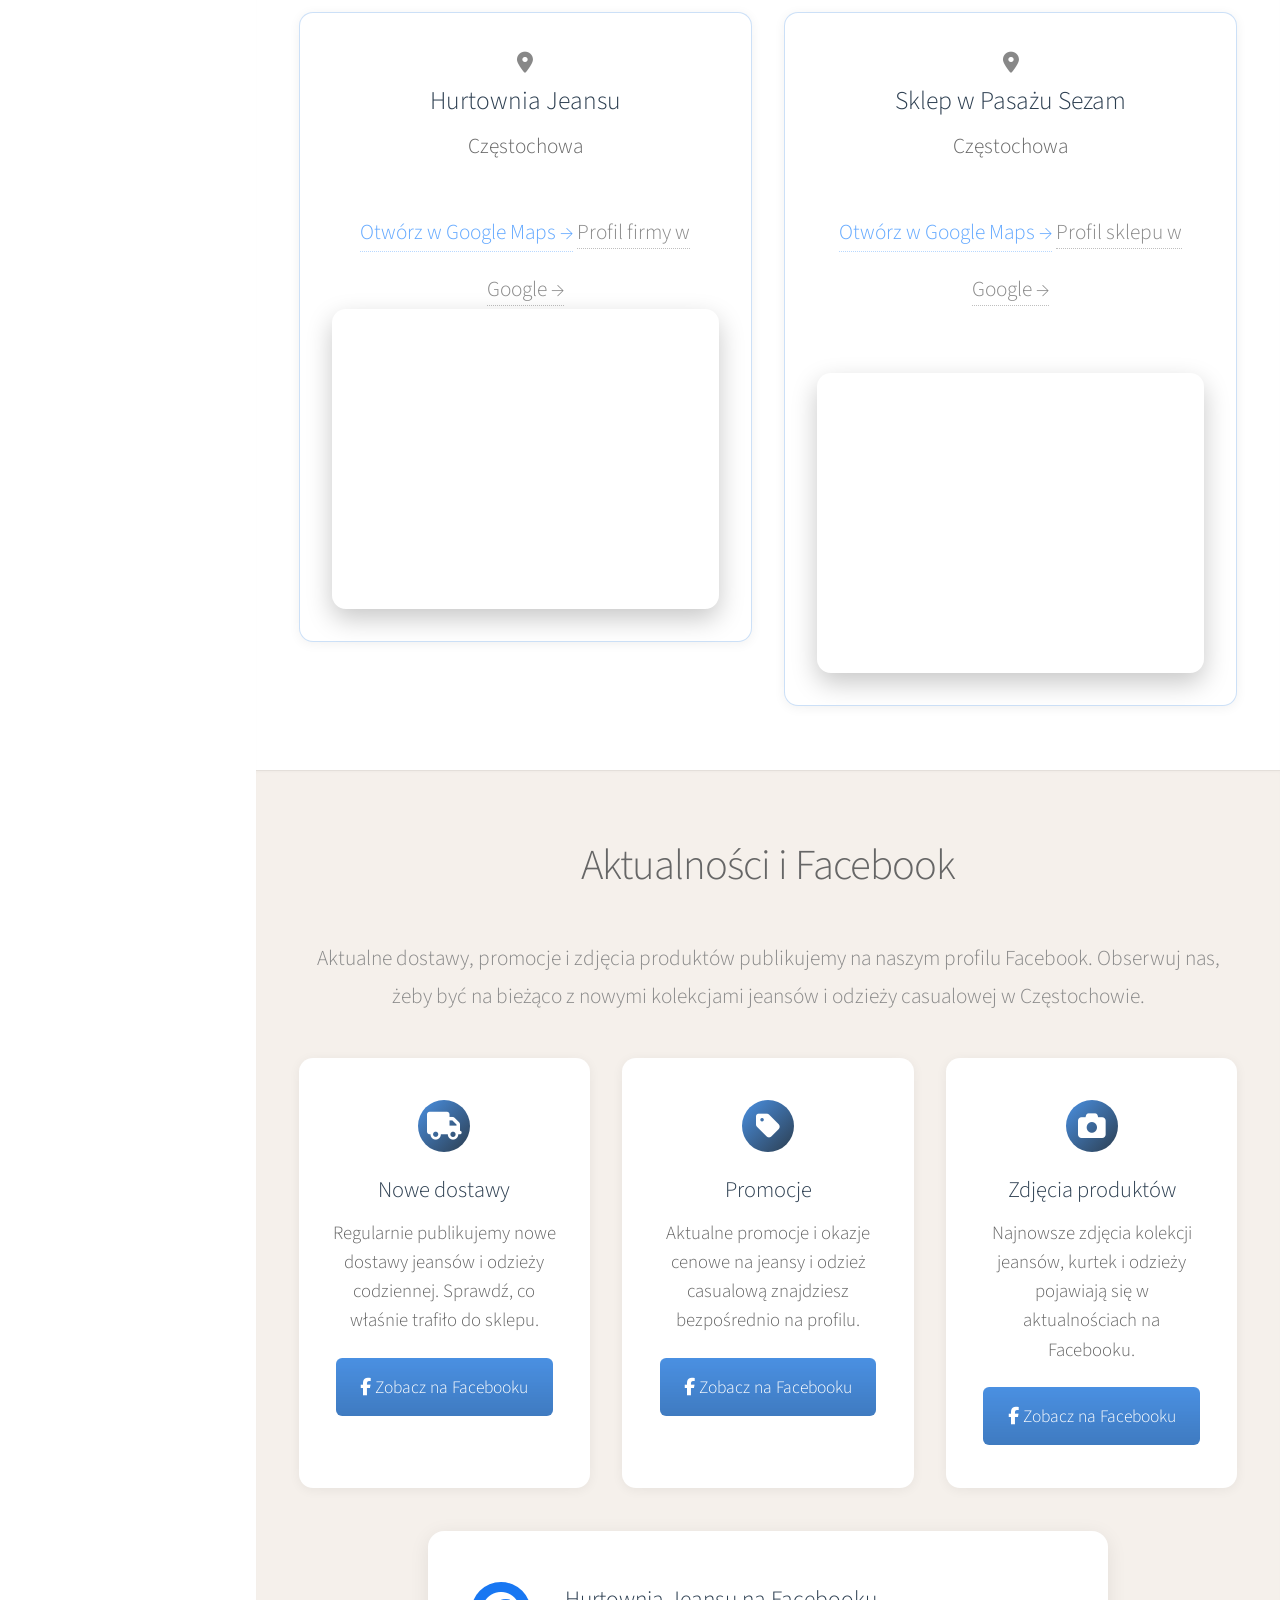
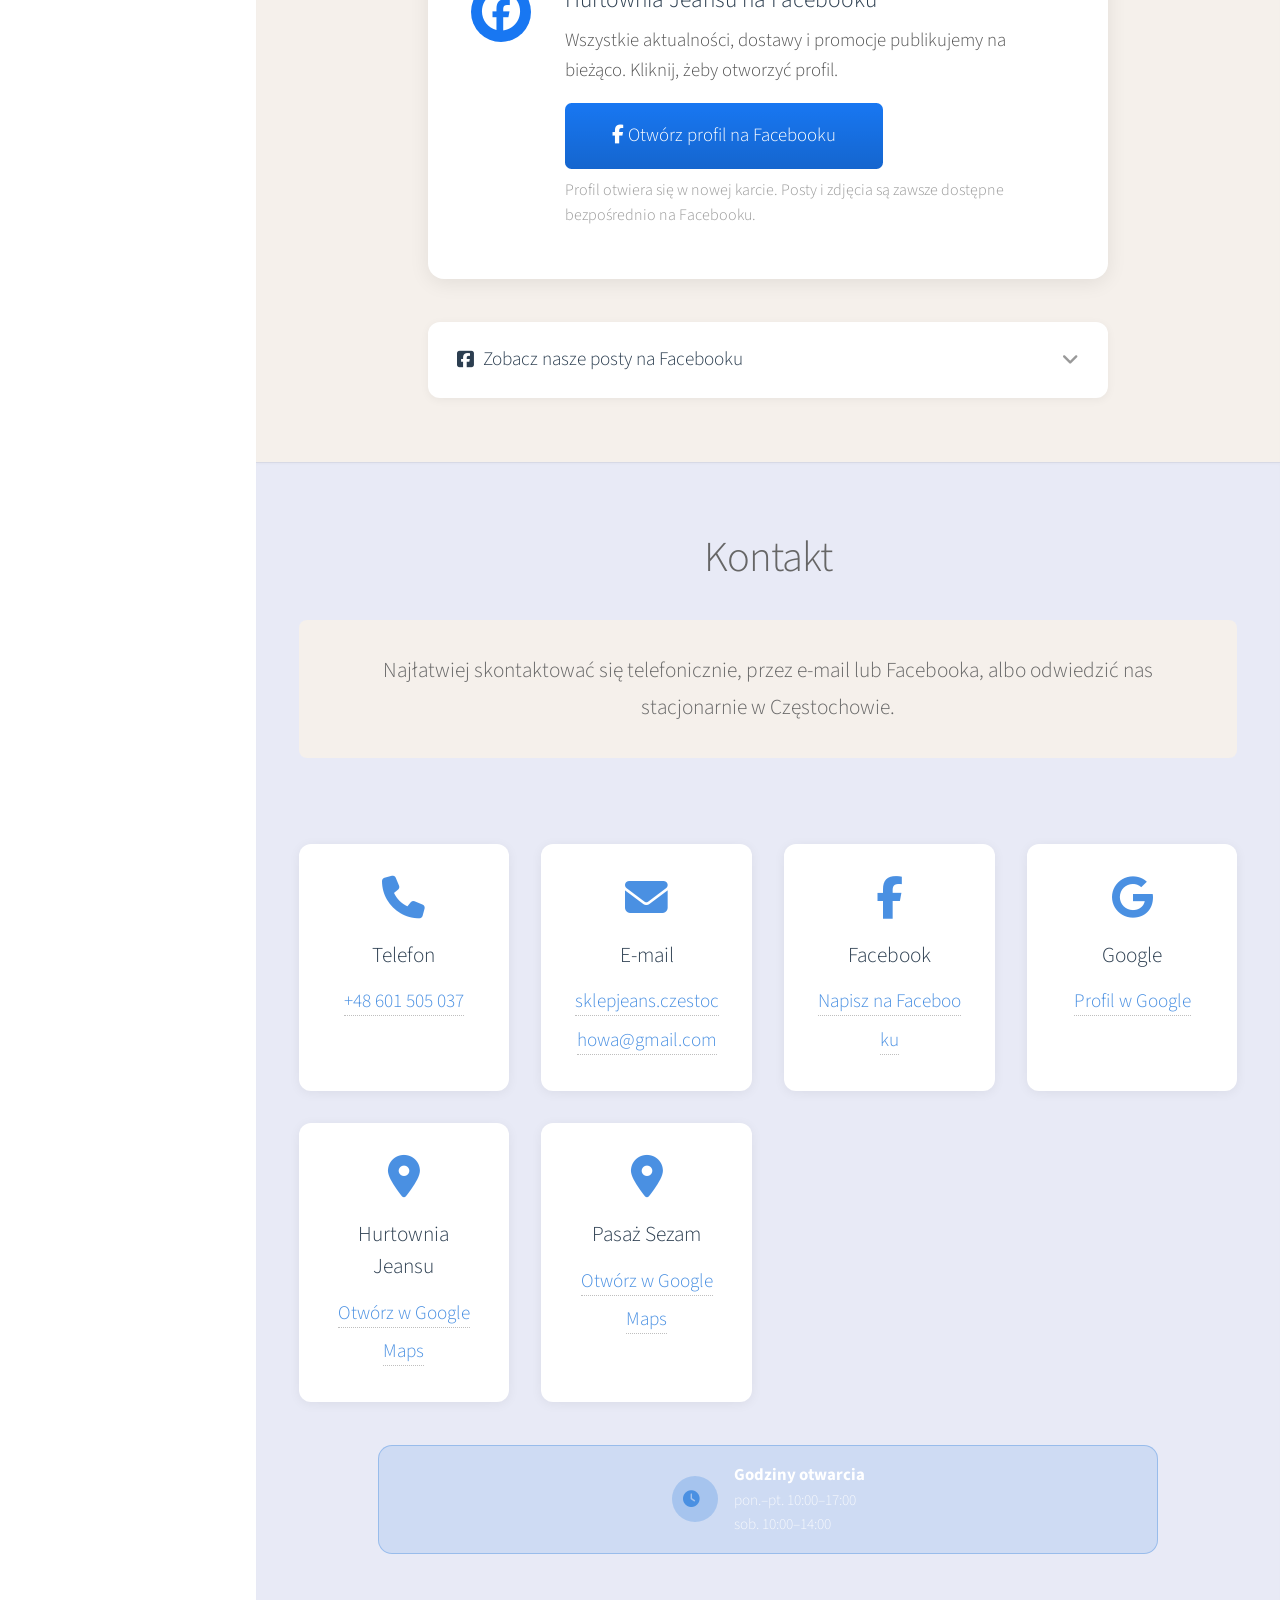
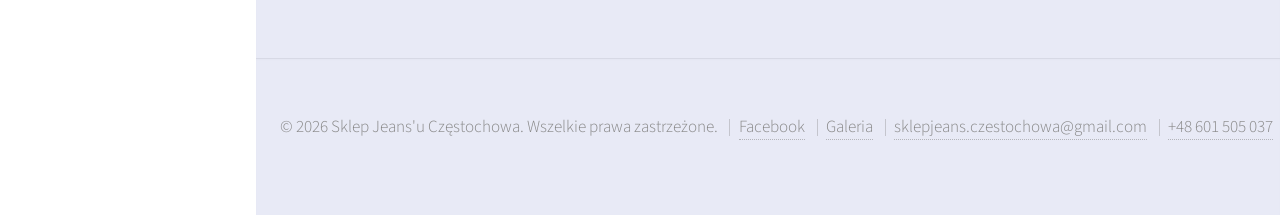
==== commit eb039ddf: "Changed e-mail" ====
--- a/index.html
+++ b/index.html
@@ -48,7 +48,7 @@
             "url": "https://sklepjeans.pl/",
             "image": "https://sklepjeans.pl/images/kolekcja-jeansy.png",
             "description": "Sklep Jeans'u w Częstochowie oferuje jeansy damskie i męskie, kurtki jeansowe, spodnie, bluzy, koszule i odzież casualową w przystępnych cenach.",
-            "email": "tomaz.ciura037@gmail.com",
+            "email": "sklepjeans.czestochowa@gmail.com",
             "telephone": "+48 601 505 037",
             "address": {
                 "@type": "PostalAddress",
@@ -177,9 +177,9 @@
                         </a>
                     </li>
                     <li>
-                        <a href="mailto:tomaz.ciura037@gmail.com"
+                        <a href="mailto:sklepjeans.czestochowa@gmail.com"
                            class="icon solid fa-envelope">
-                            <span class="label">Email tomaz.ciura037@gmail.com</span>
+                            <span class="label">Email sklepjeans.czestochowa@gmail.com</span>
                         </a>
                     </li>
                 </ul>
@@ -252,8 +252,8 @@
                                 <i class="fas fa-envelope" aria-hidden="true"></i>
                             </div>
                             <h3>E-mail</h3>
-                            <a href="mailto:tomaz.ciura037@gmail.com" class="qc-value">tomaz.ciura037@gmail.com</a>
-                            <a href="mailto:tomaz.ciura037@gmail.com" class="button qc-btn">
+                            <a href="mailto:sklepjeans.czestochowa@gmail.com" class="qc-value">sklepjeans.czestochowa@gmail.com</a>
+                            <a href="mailto:sklepjeans.czestochowa@gmail.com" class="button qc-btn">
                                 <i class="fas fa-envelope" aria-hidden="true"></i> Napisz e-mail
                             </a>
                         </div>
@@ -667,7 +667,7 @@
                         <div class="contact-card">
                             <i class="fas fa-envelope" aria-hidden="true"></i>
                             <h3>E-mail</h3>
-                            <a href="mailto:tomaz.ciura037@gmail.com">tomaz.ciura037@gmail.com</a>
+                            <a href="mailto:sklepjeans.czestochowa@gmail.com">sklepjeans.czestochowa@gmail.com</a>
                         </div>
 
                         <div class="contact-card">
@@ -738,7 +738,7 @@
                     </a>
                 </li>
                 <li><a href="gallery.html">Galeria</a></li>
-                <li><a href="mailto:tomaz.ciura037@gmail.com">tomaz.ciura037@gmail.com</a></li>
+                <li><a href="mailto:sklepjeans.czestochowa@gmail.com">sklepjeans.czestochowa@gmail.com</a></li>
                 <li><a href="tel:+48601505037">+48 601 505 037</a></li>
             </ul>
         </div>
